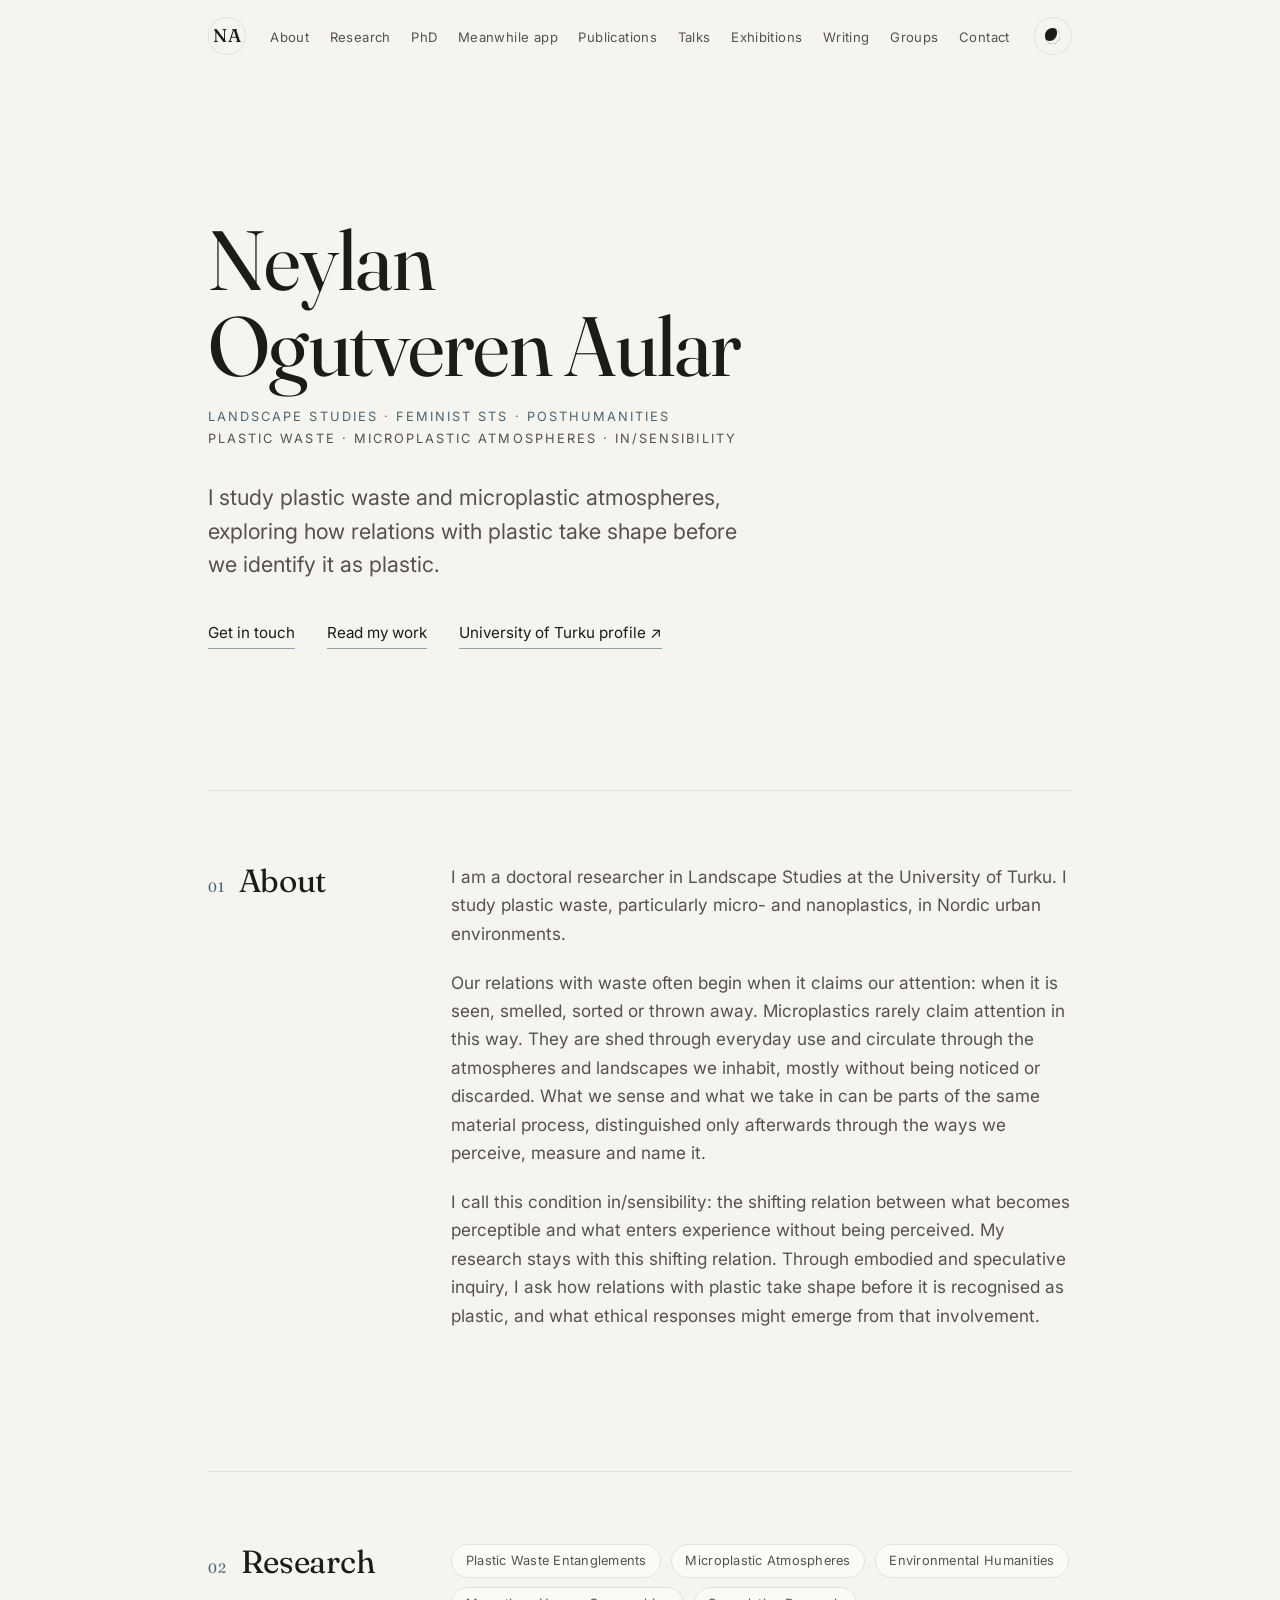
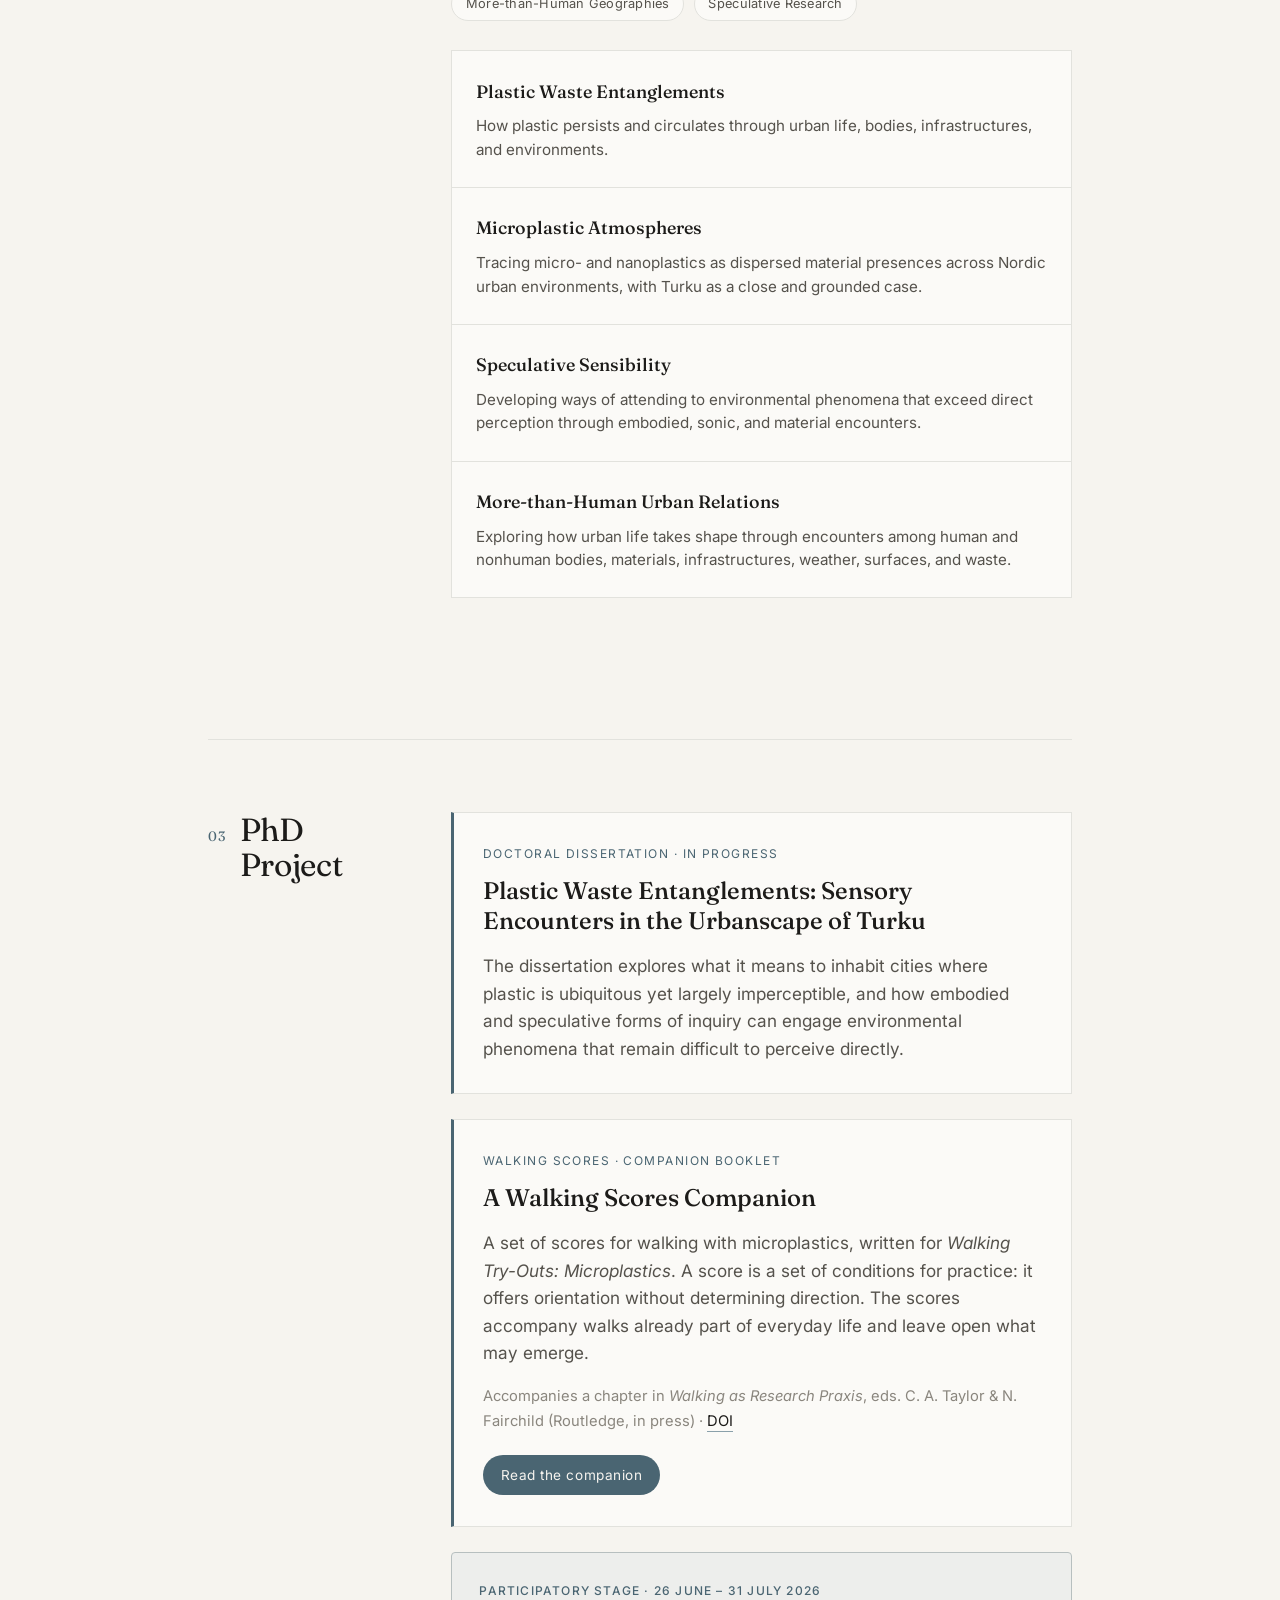
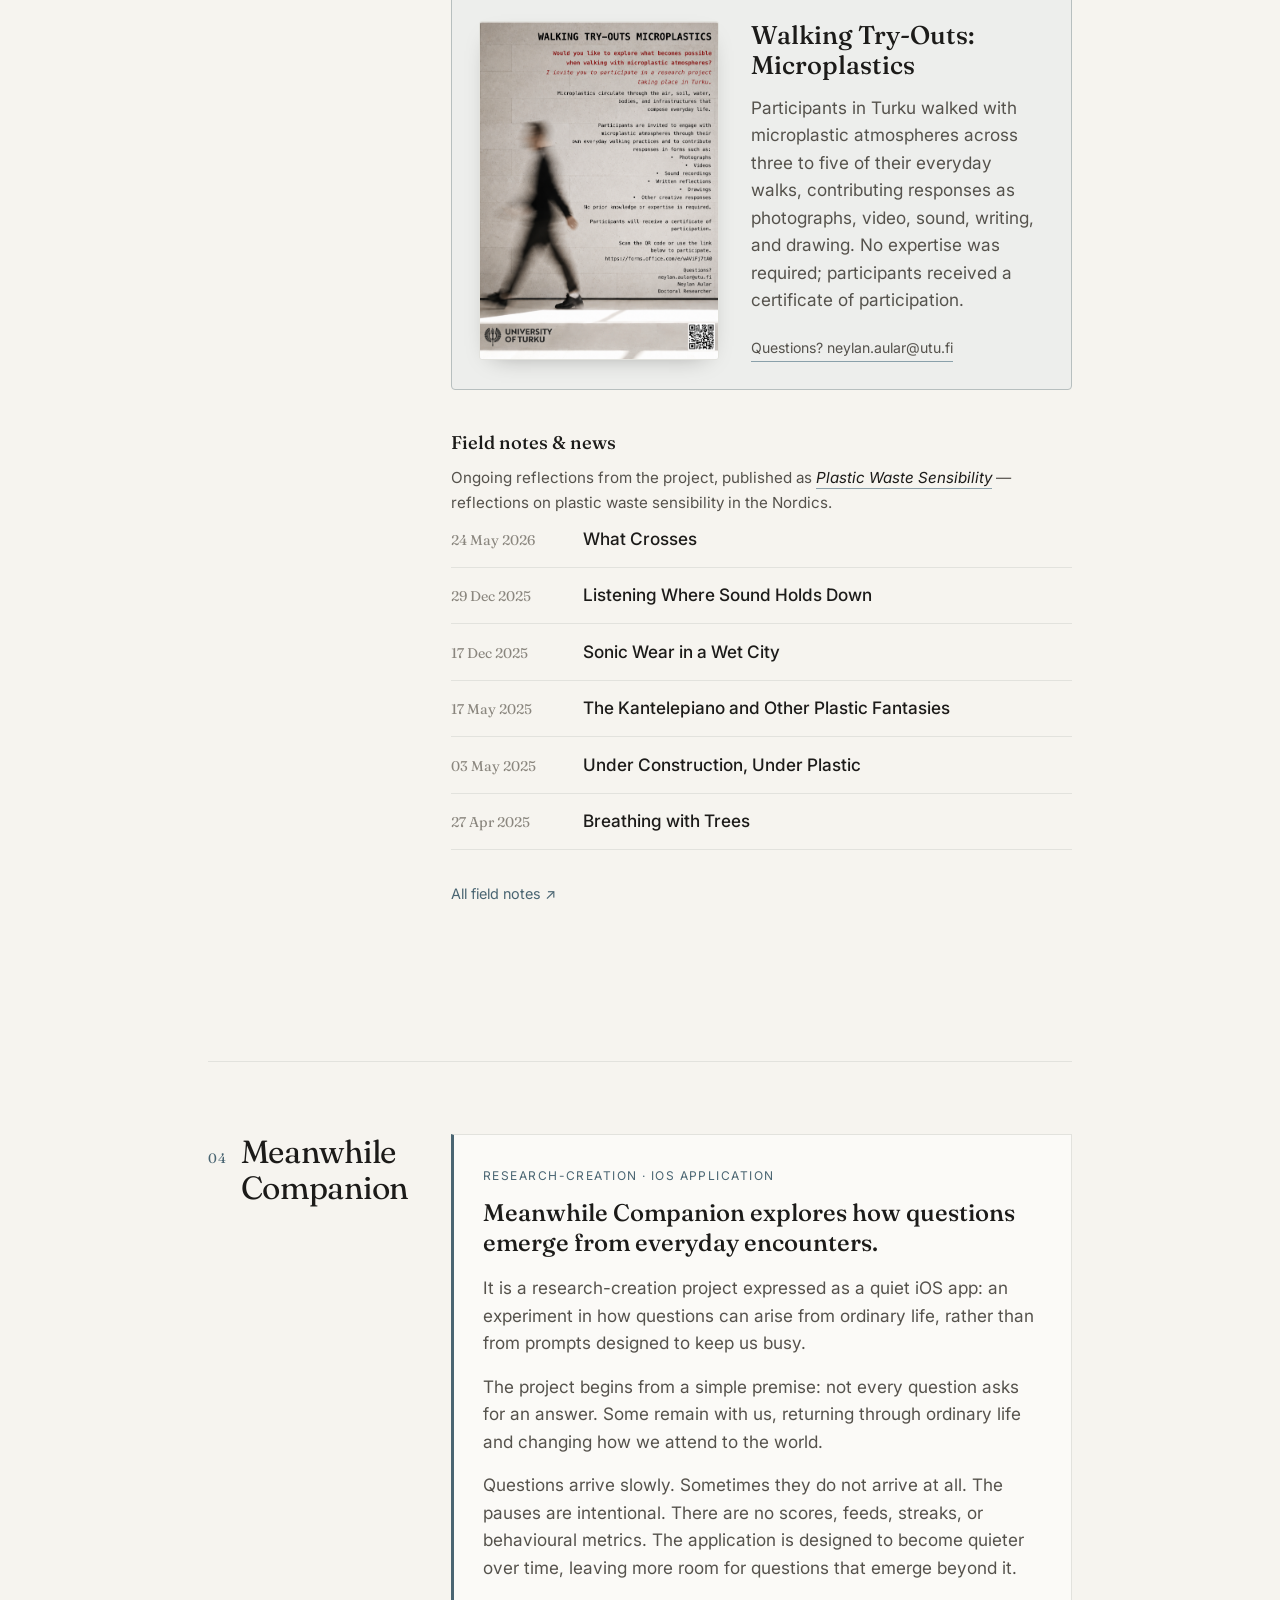
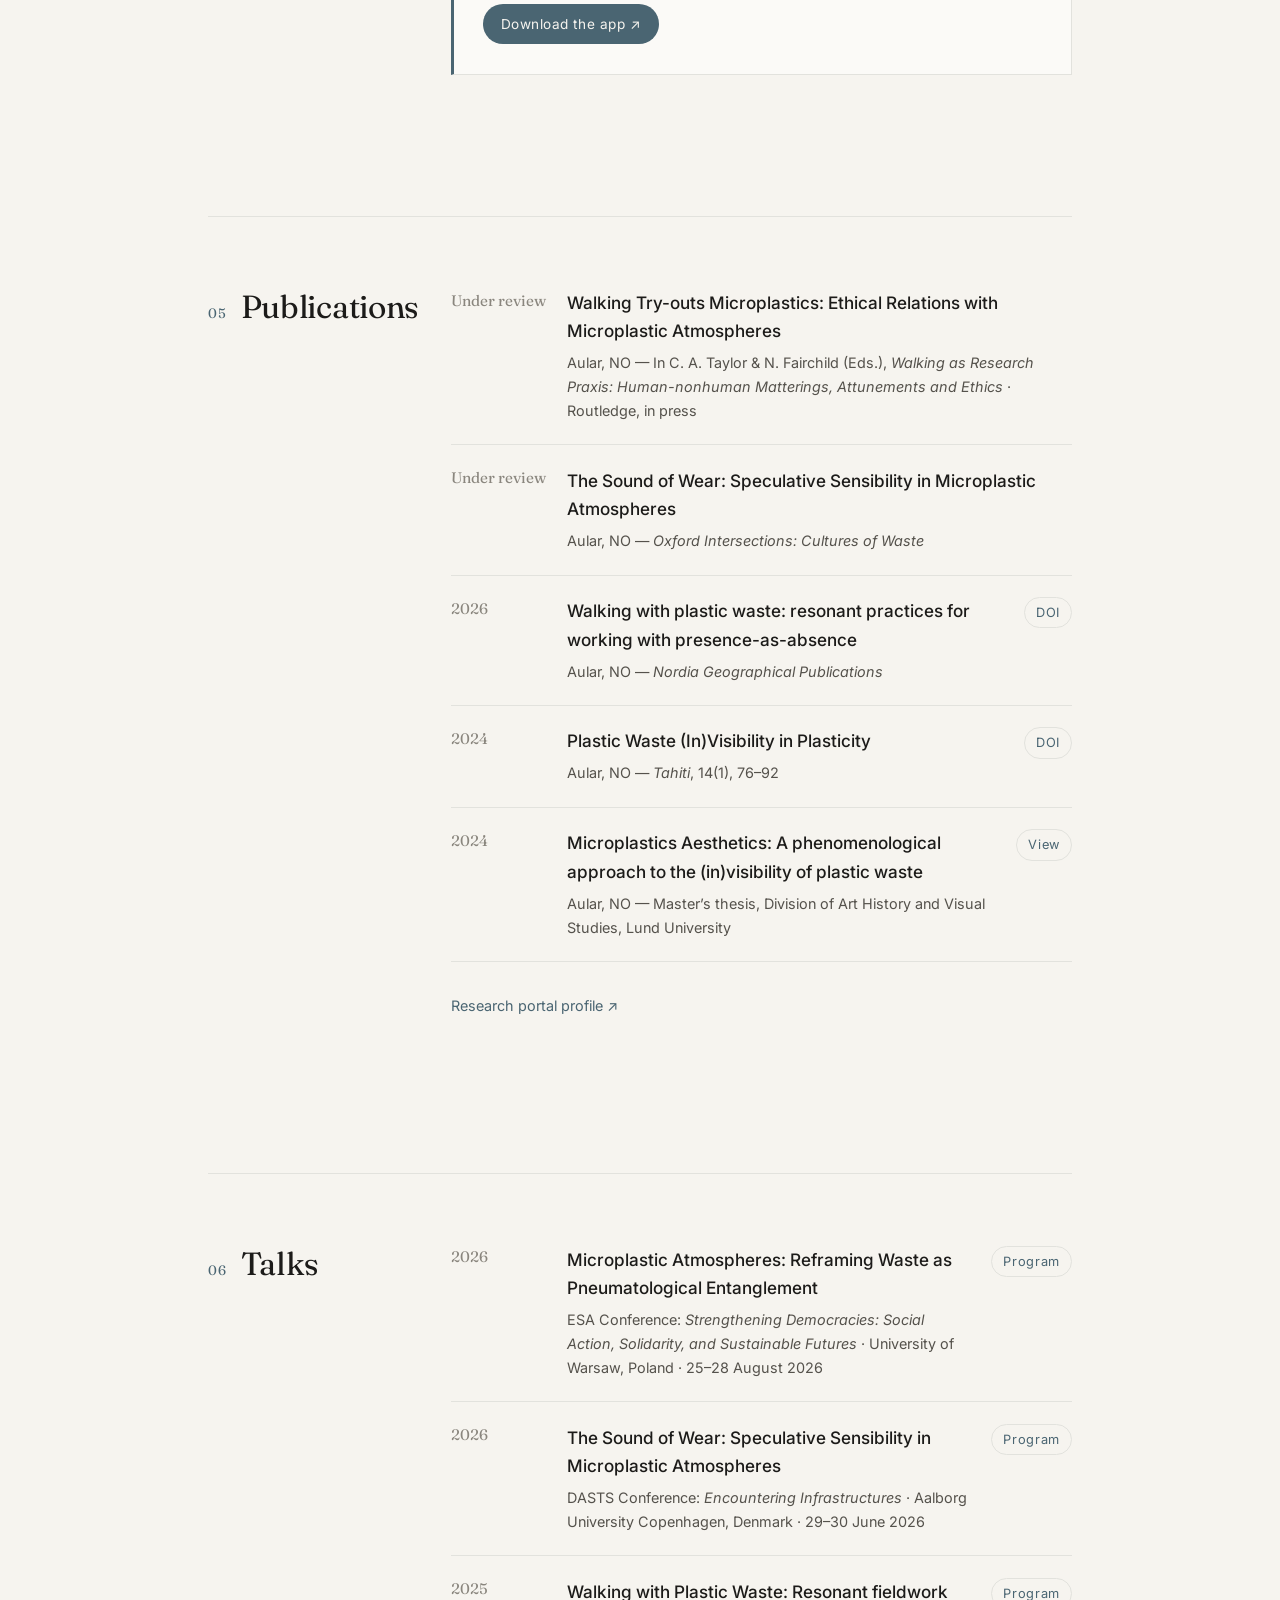
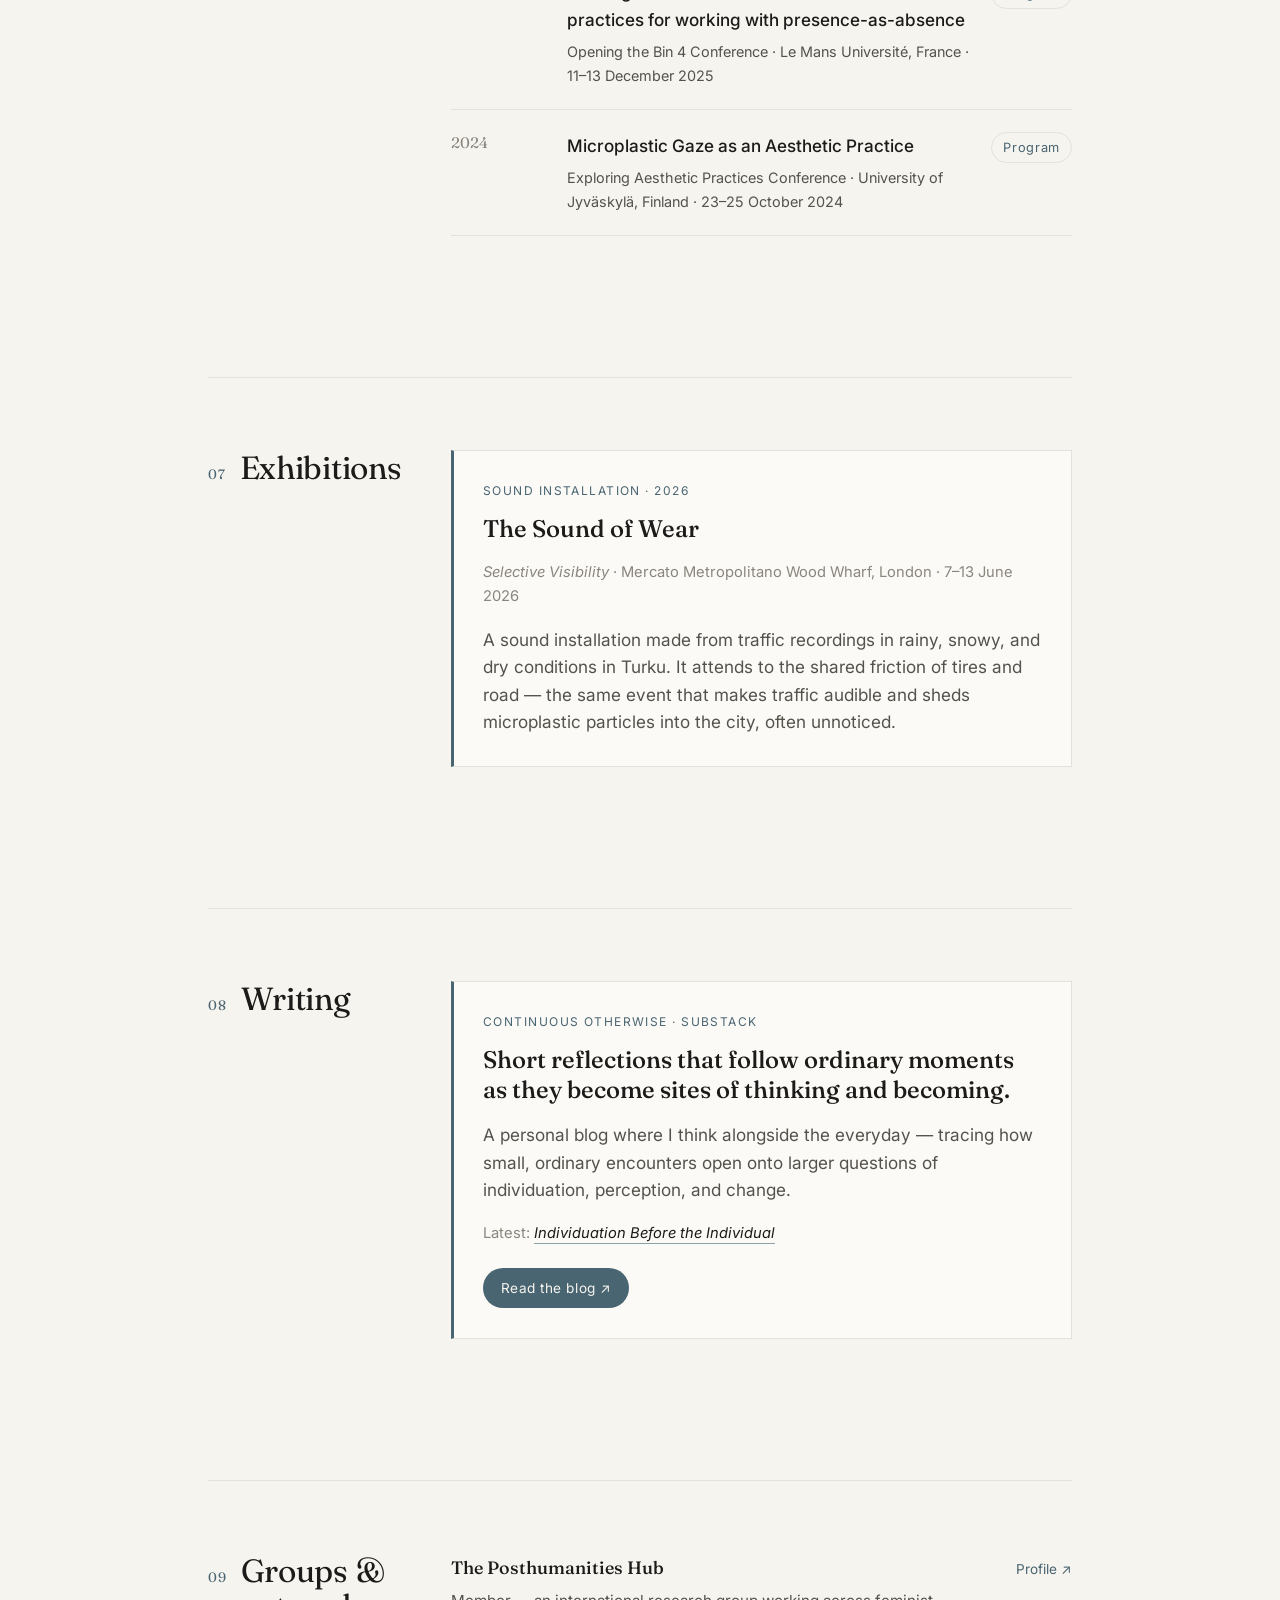
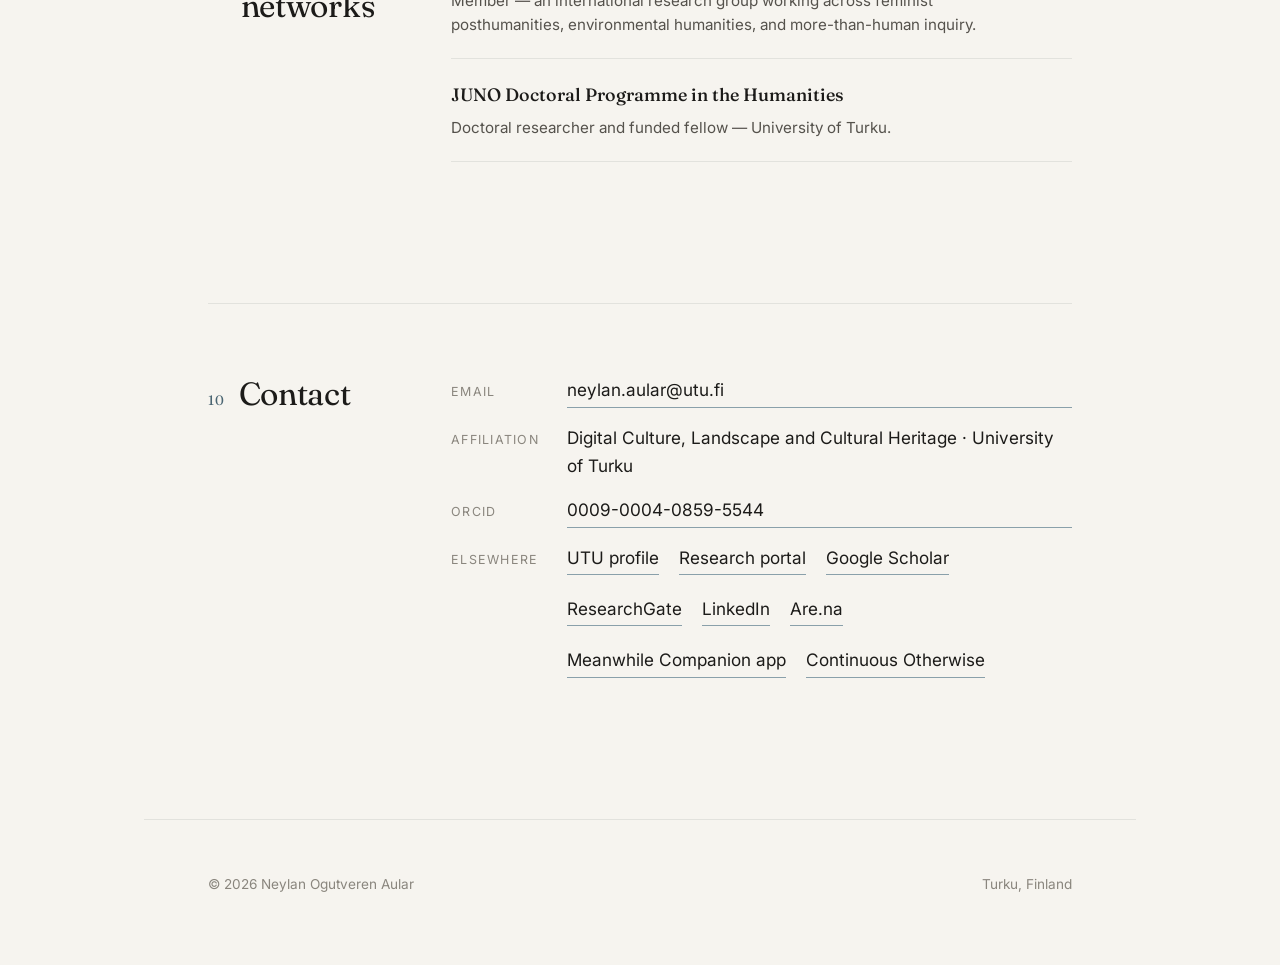
==== index.html @ 954a5ade "Add field and topic lines to hero; rewrite lede, About, and meta description Co-authored-by: Cursor " ====
<!DOCTYPE html>
<html lang="en">
<head>
  <meta charset="UTF-8" />
  <meta name="viewport" content="width=device-width, initial-scale=1.0" />
  <title>Neylan Ogutveren Aular — Landscape Studies</title>
  <link rel="icon" href="https://neylanaular.com/favicon-48.png" type="image/png" sizes="48x48" />
  <link rel="icon" href="https://neylanaular.com/favicon-192.png" type="image/png" sizes="192x192" />
  <link rel="shortcut icon" href="https://neylanaular.com/favicon.ico" />
  <link rel="icon" href="https://neylanaular.com/favicon.svg" type="image/svg+xml" />
  <link rel="apple-touch-icon" href="https://neylanaular.com/apple-touch-icon.png" />
  <meta name="description" content="Doctoral researcher in Landscape Studies at the University of Turku, exploring microplastics, waste and in/sensibility in Nordic urban environments." />
  <meta name="keywords" content="Plastic Waste Entanglements, Microplastic Atmospheres, Environmental Humanities, More-than-Human Geographies, Speculative Research, Landscape Studies" />
  <meta name="author" content="Neylan Ogutveren Aular" />
  <meta name="robots" content="index, follow" />
  <link rel="canonical" href="https://neylanaular.com/" />

  <!-- Open Graph / social sharing -->
  <meta property="og:type" content="website" />
  <meta property="og:site_name" content="Neylan Ogutveren Aular" />
  <meta property="og:title" content="Neylan Ogutveren Aular — Landscape Studies" />
  <meta property="og:description" content="Doctoral researcher in Landscape Studies at the University of Turku, exploring microplastics, waste and in/sensibility in Nordic urban environments." />
  <meta property="og:url" content="https://neylanaular.com/" />
  <meta property="og:locale" content="en_US" />
  <meta name="twitter:card" content="summary" />
  <meta name="twitter:title" content="Neylan Ogutveren Aular — Landscape Studies" />
  <meta name="twitter:description" content="Doctoral researcher in Landscape Studies at the University of Turku, exploring microplastics, waste and in/sensibility in Nordic urban environments." />

  <link rel="preconnect" href="https://fonts.googleapis.com" />
  <link rel="preconnect" href="https://fonts.gstatic.com" crossorigin />
  <link href="https://fonts.googleapis.com/css2?family=Fraunces:ital,opsz,wght@0,9..144,400;0,9..144,500;1,9..144,400&family=Inter:wght@300;400;500&display=swap" rel="stylesheet" />
  <link rel="stylesheet" href="styles.css" />

  <script type="application/ld+json">
  {
    "@context": "https://schema.org",
    "@type": "Person",
    "name": "Neylan Ogutveren Aular",
    "givenName": "Neylan",
    "familyName": "Ogutveren Aular",
    "url": "https://neylanaular.com/",
    "image": "https://neylanaular.com/favicon.svg",
    "jobTitle": "Doctoral Researcher",
    "email": "mailto:neylan.aular@utu.fi",
    "affiliation": {
      "@type": "CollegeOrUniversity",
      "name": "University of Turku"
    },
    "knowsAbout": [
      "Plastic Waste Entanglements",
      "Microplastic Atmospheres",
      "Environmental Humanities",
      "More-than-Human Geographies",
      "Speculative Research",
      "Landscape Studies"
    ],
    "sameAs": [
      "https://www.utu.fi/en/people/neylan-ogutveren-aular",
      "https://orcid.org/0009-0004-0859-5544",
      "https://scholar.google.com/citations?user=Venj9TEAAAAJ&hl=en",
      "https://www.researchgate.net/profile/Neylan-Ogutveren-Aular",
      "https://www.linkedin.com/in/neylanaular/",
      "https://www.are.na/neylan-aular/channels",
      "https://meanwhilecompanion.com",
      "https://continuousotherwise.substack.com/",
      "https://plasticwastesensibility.substack.com/"
    ]
  }
  </script>
</head>
<body>
  <a class="skip-link" href="#main">Skip to content</a>

  <header class="site-header">
    <nav class="nav" aria-label="Primary">
      <a class="nav__mark" href="#top" aria-label="Home">NA</a>
      <ul class="nav__list">
        <li><a href="#about">About</a></li>
        <li><a href="#research">Research</a></li>
        <li><a href="#project">PhD</a></li>
        <li><a href="#meanwhile">Meanwhile app</a></li>
        <li><a href="#publications">Publications</a></li>
        <li><a href="#talks">Talks</a></li>
        <li><a href="#exhibitions">Exhibitions</a></li>
        <li><a href="#writing">Writing</a></li>
        <li><a href="#groups">Groups</a></li>
        <li><a href="#contact">Contact</a></li>
      </ul>
      <button id="theme-toggle" class="theme-toggle" type="button" aria-label="Toggle colour theme">
        <span class="theme-toggle__dot" aria-hidden="true"></span>
      </button>
    </nav>
  </header>

  <main id="main">
    <section id="top" class="hero">
      <h1 class="hero__name">Neylan Ogutveren&nbsp;Aular</h1>
      <p class="hero__field">Landscape Studies · Feminist STS · Posthumanities</p>
      <p class="hero__topic">Plastic Waste · Microplastic Atmospheres · In/sensibility</p>
      <p class="hero__lede">
        I study plastic waste and microplastic atmospheres, exploring how
        relations with plastic take shape before we identify it as plastic.
      </p>
      <div class="hero__links">
        <a href="#contact">Get in touch</a>
        <a href="#publications">Read my work</a>
        <a href="https://www.utu.fi/en/people/neylan-ogutveren-aular" target="_blank" rel="noopener">University of Turku profile ↗</a>
      </div>
    </section>

    <section id="about" class="section">
      <div class="section__head">
        <span class="section__index">01</span>
        <h2 class="section__title">About</h2>
      </div>
      <div class="section__body prose">
        <p>
          I am a doctoral researcher in Landscape Studies at the University of
          Turku. I study plastic waste, particularly micro- and nanoplastics, in
          Nordic urban environments.
        </p>
        <p>
          Our relations with waste often begin when it claims our attention: when
          it is seen, smelled, sorted or thrown away. Microplastics rarely claim
          attention in this way. They are shed through everyday use and circulate
          through the atmospheres and landscapes we inhabit, mostly without being
          noticed or discarded. What we sense and what we take in can be parts of
          the same material process, distinguished only afterwards through the
          ways we perceive, measure and name it.
        </p>
        <p>
          I call this condition in/sensibility: the shifting relation between what
          becomes perceptible and what enters experience without being perceived.
          My research stays with this shifting relation. Through embodied and
          speculative inquiry, I ask how relations with plastic take shape before
          it is recognised as plastic, and what ethical responses might emerge
          from that involvement.
        </p>
      </div>
    </section>

    <section id="research" class="section">
      <div class="section__head">
        <span class="section__index">02</span>
        <h2 class="section__title">Research</h2>
      </div>
      <div class="section__body">
        <ul class="tags" aria-label="Research keywords">
          <li class="tag">Plastic Waste Entanglements</li>
          <li class="tag">Microplastic Atmospheres</li>
          <li class="tag">Environmental Humanities</li>
          <li class="tag">More-than-Human Geographies</li>
          <li class="tag">Speculative Research</li>
        </ul>
        <ul class="cards">
          <li class="card">
            <h3 class="card__title">Plastic Waste Entanglements</h3>
            <p class="card__text">
              How plastic persists and circulates through urban life, bodies,
              infrastructures, and environments.
            </p>
          </li>
          <li class="card">
            <h3 class="card__title">Microplastic Atmospheres</h3>
            <p class="card__text">
              Tracing micro- and nanoplastics as dispersed material presences
              across Nordic urban environments, with Turku as a close and
              grounded case.
            </p>
          </li>
          <li class="card">
            <h3 class="card__title">Speculative Sensibility</h3>
            <p class="card__text">
              Developing ways of attending to environmental phenomena that exceed
              direct perception through embodied, sonic, and material encounters.
            </p>
          </li>
          <li class="card">
            <h3 class="card__title">More-than-Human Urban Relations</h3>
            <p class="card__text">
              Exploring how urban life takes shape through encounters among human
              and nonhuman bodies, materials, infrastructures, weather, surfaces,
              and waste.
            </p>
          </li>
        </ul>
      </div>
    </section>

    <section id="project" class="section">
      <div class="section__head">
        <span class="section__index">03</span>
        <h2 class="section__title">PhD Project</h2>
      </div>
      <div class="section__body">
        <article class="feature">
          <p class="feature__kicker">Doctoral dissertation · in progress</p>
          <h3 class="feature__title">Plastic Waste Entanglements: Sensory Encounters in the Urbanscape of Turku</h3>
          <p class="feature__text">
            The dissertation explores what it means to inhabit cities where
            plastic is ubiquitous yet largely imperceptible, and how embodied and
            speculative forms of inquiry can engage environmental phenomena that
            remain difficult to perceive directly.
          </p>
        </article>

        <article class="feature">
          <p class="feature__kicker">Walking scores · companion booklet</p>
          <h3 class="feature__title">A Walking Scores Companion</h3>
          <p class="feature__text">
            A set of scores for walking with microplastics, written for
            <em>Walking Try-Outs: Microplastics</em>. A score is a set of
            conditions for practice: it offers orientation without determining
            direction. The scores accompany walks already part of everyday life
            and leave open what may emerge.
          </p>
          <p class="feature__meta">
            Accompanies a chapter in <em>Walking as Research Praxis</em>, eds. C. A. Taylor &amp; N. Fairchild (Routledge, in press) ·
            <a href="https://doi.org/10.5281/zenodo.23160829" target="_blank" rel="noopener">DOI</a>
          </p>
          <p class="feature__actions">
            <a class="btn" href="/walking-scores/">Read the companion</a>
          </p>
        </article>

        <aside class="callout" aria-label="Participatory stage of the project">
          <p class="callout__kicker">Participatory stage · 26 June – 31 July 2026</p>
          <div class="callout__grid">
            <div class="callout__poster">
              <img src="assets/walking-tryouts-poster.png" alt="Poster: Walking Try-Outs Microplastics — an invitation to participate in a research project in Turku, contributing photographs, videos, sound recordings, written reflections, and drawings. No expertise required; certificate of participation. University of Turku." loading="lazy" />
            </div>
            <div class="callout__aside">
              <h3 class="callout__title">Walking Try-Outs: Microplastics</h3>
              <p class="callout__text">
                Participants in Turku walked with microplastic atmospheres across
                three to five of their everyday walks, contributing responses as
                photographs, video, sound, writing, and drawing. No expertise was
                required; participants received a certificate of participation.
              </p>
              <p class="callout__actions">
                <a class="callout__q" href="mailto:neylan.aular@utu.fi">Questions? neylan.aular@utu.fi</a>
              </p>
            </div>
          </div>
        </aside>

        <div class="notes-head">
          <h3 class="notes-head__title">Field notes &amp; news</h3>
          <p class="notes-head__sub">
            Ongoing reflections from the project, published as
            <a href="https://plasticwastesensibility.substack.com/" target="_blank" rel="noopener"><em>Plastic Waste Sensibility</em></a>
            — reflections on plastic waste sensibility in the Nordics.
          </p>
        </div>

        <ul class="notes">
          <li class="note">
            <span class="note__date">24 May 2026</span>
            <a class="note__title" href="https://plasticwastesensibility.substack.com/p/what-crosses" target="_blank" rel="noopener">What Crosses</a>
          </li>
          <li class="note">
            <span class="note__date">29 Dec 2025</span>
            <a class="note__title" href="https://plasticwastesensibility.substack.com/p/listening-where-sound-holds-down" target="_blank" rel="noopener">Listening Where Sound Holds Down</a>
          </li>
          <li class="note">
            <span class="note__date">17 Dec 2025</span>
            <a class="note__title" href="https://plasticwastesensibility.substack.com/p/sonic-wear-in-a-wet-city" target="_blank" rel="noopener">Sonic Wear in a Wet City</a>
          </li>
          <li class="note">
            <span class="note__date">17 May 2025</span>
            <a class="note__title" href="https://plasticwastesensibility.substack.com/p/the-kantelepiano-and-other-plastic" target="_blank" rel="noopener">The Kantelepiano and Other Plastic Fantasies</a>
          </li>
          <li class="note">
            <span class="note__date">03 May 2025</span>
            <a class="note__title" href="https://plasticwastesensibility.substack.com/p/under-construction-under-plastic" target="_blank" rel="noopener">Under Construction, Under Plastic</a>
          </li>
          <li class="note">
            <span class="note__date">27 Apr 2025</span>
            <a class="note__title" href="https://plasticwastesensibility.substack.com/p/breathing-with-trees" target="_blank" rel="noopener">Breathing with Trees</a>
          </li>
        </ul>
        <p class="section__more"><a href="https://plasticwastesensibility.substack.com/archive" target="_blank" rel="noopener">All field notes ↗</a></p>
      </div>
    </section>

    <section id="meanwhile" class="section">
      <div class="section__head">
        <span class="section__index">04</span>
        <h2 class="section__title">Meanwhile Companion</h2>
      </div>
      <div class="section__body">
        <article class="feature">
          <p class="feature__kicker">Research-creation · iOS application</p>
          <h3 class="feature__title">Meanwhile Companion explores how questions emerge from everyday encounters.</h3>
          <p class="feature__text">
            It is a research-creation project expressed as a quiet iOS app: an
            experiment in how questions can arise from ordinary life, rather than
            from prompts designed to keep us busy.
          </p>
          <p class="feature__text">
            The project begins from a simple premise: not every question asks for
            an answer. Some remain with us, returning through ordinary life and
            changing how we attend to the world.
          </p>
          <p class="feature__text">
            Questions arrive slowly. Sometimes they do not arrive at all. The
            pauses are intentional. There are no scores, feeds, streaks, or
            behavioural metrics. The application is designed to become quieter
            over time, leaving more room for questions that emerge beyond it.
          </p>
          <p class="feature__actions">
            <a class="btn" href="https://meanwhilecompanion.com" target="_blank" rel="noopener">Download the app ↗</a>
          </p>
        </article>
      </div>
    </section>

    <section id="publications" class="section">
      <div class="section__head">
        <span class="section__index">05</span>
        <h2 class="section__title">Publications</h2>
      </div>
      <div class="section__body">
        <ol class="pub-list">
          <li class="pub">
            <div class="pub__year">Under review</div>
            <div class="pub__meta">
              <p class="pub__title">Walking Try-outs Microplastics: Ethical Relations with Microplastic Atmospheres</p>
              <p class="pub__venue">Aular, NO — In C. A. Taylor &amp; N. Fairchild (Eds.), <em>Walking as Research Praxis: Human-nonhuman Matterings, Attunements and Ethics</em> · Routledge, in press</p>
            </div>
          </li>
          <li class="pub">
            <div class="pub__year">Under review</div>
            <div class="pub__meta">
              <p class="pub__title">The Sound of Wear: Speculative Sensibility in Microplastic Atmospheres</p>
              <p class="pub__venue">Aular, NO — <em>Oxford Intersections: Cultures of Waste</em></p>
            </div>
          </li>
          <li class="pub">
            <div class="pub__year">2026</div>
            <div class="pub__meta">
              <p class="pub__title">Walking with plastic waste: resonant practices for working with presence-as-absence</p>
              <p class="pub__venue">Aular, NO — <em>Nordia Geographical Publications</em></p>
            </div>
            <a class="pub__link" href="https://doi.org/10.30671/nordia.175969" target="_blank" rel="noopener" aria-label="DOI for Walking with plastic waste">DOI</a>
          </li>
          <li class="pub">
            <div class="pub__year">2024</div>
            <div class="pub__meta">
              <p class="pub__title">Plastic Waste (In)Visibility in Plasticity</p>
              <p class="pub__venue">Aular, NO — <em>Tahiti</em>, 14(1), 76–92</p>
            </div>
            <a class="pub__link" href="https://doi.org/10.23995/tht.142704" target="_blank" rel="noopener" aria-label="DOI for Plastic Waste (In)Visibility in Plasticity">DOI</a>
          </li>
          <li class="pub">
            <div class="pub__year">2024</div>
            <div class="pub__meta">
              <p class="pub__title">Microplastics Aesthetics: A phenomenological approach to the (in)visibility of plastic waste</p>
              <p class="pub__venue">Aular, NO — Master&rsquo;s thesis, Division of Art History and Visual Studies, Lund University</p>
            </div>
            <a class="pub__link" href="https://lup.lub.lu.se/student-papers/search/publication/9174784" target="_blank" rel="noopener" aria-label="View Microplastics Aesthetics master's thesis">View</a>
          </li>
        </ol>
        <p class="section__more"><a href="https://research.utu.fi/converis/portal/?lang=en_GB" target="_blank" rel="noopener">Research portal profile ↗</a></p>
      </div>
    </section>

    <section id="talks" class="section">
      <div class="section__head">
        <span class="section__index">06</span>
        <h2 class="section__title">Talks</h2>
      </div>
      <div class="section__body">
        <ol class="pub-list">
          <li class="pub">
            <div class="pub__year">2026</div>
            <div class="pub__meta">
              <p class="pub__title">Microplastic Atmospheres: Reframing Waste as Pneumatological Entanglement</p>
              <p class="pub__venue">ESA Conference: <em>Strengthening Democracies: Social Action, Solidarity, and Sustainable Futures</em> · University of Warsaw, Poland · 25–28 August 2026</p>
            </div>
            <a class="pub__link" href="https://www.europeansociology.org/conference/2026" target="_blank" rel="noopener" aria-label="ESA 2026 conference">Program</a>
          </li>
          <li class="pub">
            <div class="pub__year">2026</div>
            <div class="pub__meta">
              <p class="pub__title">The Sound of Wear: Speculative Sensibility in Microplastic Atmospheres</p>
              <p class="pub__venue">DASTS Conference: <em>Encountering Infrastructures</em> · Aalborg University Copenhagen, Denmark · 29–30 June 2026</p>
            </div>
            <a class="pub__link" href="https://www.aaudxp-cms.aau.dk/media/uwwdgkjg/brief-dasts-program_2026.pdf" target="_blank" rel="noopener" aria-label="DASTS 2026 conference programme">Program</a>
          </li>
          <li class="pub">
            <div class="pub__year">2025</div>
            <div class="pub__meta">
              <p class="pub__title">Walking with Plastic Waste: Resonant fieldwork practices for working with presence-as-absence</p>
              <p class="pub__venue">Opening the Bin 4 Conference · Le Mans Université, France · 11–13 December 2025</p>
            </div>
            <a class="pub__link" href="https://otb4.sciencesconf.org/data/pages/Forward_Program_OTB4.V1._36.pdf" target="_blank" rel="noopener" aria-label="Opening the Bin 4 conference programme">Program</a>
          </li>
          <li class="pub">
            <div class="pub__year">2024</div>
            <div class="pub__meta">
              <p class="pub__title">Microplastic Gaze as an Aesthetic Practice</p>
              <p class="pub__venue">Exploring Aesthetic Practices Conference · University of Jyväskylä, Finland · 23–25 October 2024</p>
            </div>
            <a class="pub__link" href="https://www.jyu.fi/sites/default/files/2024-10/EAP%20programme%20and%20abstracts_10.pdf" target="_blank" rel="noopener" aria-label="Exploring Aesthetic Practices 2024 programme">Program</a>
          </li>
        </ol>
      </div>
    </section>

    <section id="exhibitions" class="section">
      <div class="section__head">
        <span class="section__index">07</span>
        <h2 class="section__title">Exhibitions</h2>
      </div>
      <div class="section__body">
        <article class="feature">
          <p class="feature__kicker">Sound installation · 2026</p>
          <h3 class="feature__title">The Sound of Wear</h3>
          <p class="feature__meta">
            <em>Selective Visibility</em> · Mercato Metropolitano Wood Wharf, London · 7–13 June 2026
          </p>
          <p class="feature__text">
            A sound installation made from traffic recordings in rainy, snowy,
            and dry conditions in Turku. It attends to the shared friction of
            tires and road — the same event that makes traffic audible and sheds
            microplastic particles into the city, often unnoticed.
          </p>
        </article>
      </div>
    </section>

    <section id="writing" class="section">
      <div class="section__head">
        <span class="section__index">08</span>
        <h2 class="section__title">Writing</h2>
      </div>
      <div class="section__body">
        <article class="feature">
          <p class="feature__kicker">Continuous Otherwise · Substack</p>
          <h3 class="feature__title">Short reflections that follow ordinary moments as they become sites of thinking and becoming.</h3>
          <p class="feature__text">
            A personal blog where I think alongside the everyday — tracing how
            small, ordinary encounters open onto larger questions of individuation,
            perception, and change.
          </p>
          <p class="feature__meta">
            Latest: <a href="https://continuousotherwise.substack.com/" target="_blank" rel="noopener"><em>Individuation Before the Individual</em></a>
          </p>
          <p class="feature__actions">
            <a class="btn" href="https://continuousotherwise.substack.com/" target="_blank" rel="noopener">Read the blog ↗</a>
          </p>
        </article>
      </div>
    </section>

    <section id="groups" class="section">
      <div class="section__head">
        <span class="section__index">09</span>
        <h2 class="section__title">Groups &amp; networks</h2>
      </div>
      <div class="section__body">
        <ul class="affil">
          <li class="affil__item">
            <div class="affil__meta">
              <h3 class="affil__name">The Posthumanities Hub</h3>
              <p class="affil__role">
                Member — an international research group working across feminist
                posthumanities, environmental humanities, and more-than-human inquiry.
              </p>
            </div>
            <a class="affil__link" href="https://posthumanitieshub.net/meet-the-group/neylan-ogutveren-aular/" target="_blank" rel="noopener">Profile ↗</a>
          </li>
          <li class="affil__item">
            <div class="affil__meta">
              <h3 class="affil__name">JUNO Doctoral Programme in the Humanities</h3>
              <p class="affil__role">
                Doctoral researcher and funded fellow — University of Turku.
              </p>
            </div>
          </li>
        </ul>
      </div>
    </section>

    <section id="contact" class="section">
      <div class="section__head">
        <span class="section__index">10</span>
        <h2 class="section__title">Contact</h2>
      </div>
      <div class="section__body">
        <div class="contact">
          <p class="contact__line">
            <span class="contact__label">Email</span>
            <a href="mailto:neylan.aular@utu.fi">neylan.aular@utu.fi</a>
          </p>
          <p class="contact__line">
            <span class="contact__label">Affiliation</span>
            <span>Digital Culture, Landscape and Cultural Heritage · University of Turku</span>
          </p>
          <p class="contact__line">
            <span class="contact__label">ORCID</span>
            <a href="https://orcid.org/0009-0004-0859-5544" target="_blank" rel="noopener">0009-0004-0859-5544</a>
          </p>
          <p class="contact__line">
            <span class="contact__label">Elsewhere</span>
            <span class="contact__set">
              <a href="https://www.utu.fi/en/people/neylan-ogutveren-aular" target="_blank" rel="noopener">UTU profile</a>
              <a href="https://research.utu.fi/converis/portal/detail/Publication/491647117" target="_blank" rel="noopener">Research portal</a>
              <a href="https://scholar.google.com/citations?user=Venj9TEAAAAJ&hl=en" target="_blank" rel="noopener">Google Scholar</a>
              <a href="https://www.researchgate.net/profile/Neylan-Ogutveren-Aular" target="_blank" rel="noopener">ResearchGate</a>
              <a href="https://www.linkedin.com/in/neylanaular/" target="_blank" rel="noopener">LinkedIn</a>
              <a href="https://www.are.na/neylan-aular/channels" target="_blank" rel="noopener">Are.na</a>
              <a href="https://meanwhilecompanion.com" target="_blank" rel="noopener">Meanwhile Companion app</a>
              <a href="https://continuousotherwise.substack.com/" target="_blank" rel="noopener">Continuous Otherwise</a>
            </span>
          </p>
        </div>
      </div>
    </section>
  </main>

  <footer class="site-footer">
    <p>© <span id="year"></span> Neylan Ogutveren Aular</p>
    <p>Turku, Finland</p>
  </footer>

  <script src="main.js"></script>
</body>
</html>
---- styles.css ----
/* ---------------------------------------------------------------------------
   Scandinavian minimalist academic homepage
   Palette: warm paper, soft ink, a single muted accent. Generous whitespace,
   restrained type, functional simplicity.
--------------------------------------------------------------------------- */

:root {
  --paper: #f6f4ef;
  --paper-raised: #fbfaf7;
  --ink: #1c1b19;
  --ink-soft: #55524c;
  --ink-faint: #8a867e;
  --line: #e2e2dd;
  --accent: #4a6572; /* muted Nordic slate-blue */
  --accent-soft: #8aa0aa;

  --max: 62rem;
  --gutter: clamp(1.25rem, 5vw, 4rem);
  --section-gap: clamp(4.5rem, 11vw, 9rem);

  --serif: "Fraunces", Georgia, "Times New Roman", serif;
  --sans: "Inter", system-ui, -apple-system, "Segoe UI", sans-serif;
}

[data-theme="dark"] {
  --paper: #16150f;
  --paper-raised: #1d1c15;
  --ink: #ece8df;
  --ink-soft: #b6b1a5;
  --ink-faint: #837f74;
  --line: #262a2c;
  --accent: #8fb0bd;
  --accent-soft: #6f8b97;
}

* { box-sizing: border-box; }

html {
  scroll-behavior: smooth;
  scroll-padding-top: 5rem;
}

body {
  margin: 0;
  background: var(--paper);
  color: var(--ink);
  font-family: var(--sans);
  font-weight: 400;
  line-height: 1.65;
  font-size: clamp(1rem, 0.96rem + 0.2vw, 1.075rem);
  -webkit-font-smoothing: antialiased;
  text-rendering: optimizeLegibility;
  transition: background 0.4s ease, color 0.4s ease;
}

::selection {
  background: var(--accent);
  color: var(--paper);
}

a {
  color: inherit;
  text-decoration: none;
}

.skip-link {
  position: absolute;
  left: -999px;
  top: 0;
  background: var(--ink);
  color: var(--paper);
  padding: 0.6rem 1rem;
  z-index: 100;
}
.skip-link:focus { left: 1rem; top: 1rem; }

/* ------------------------------------------------------------------ Header */

.site-header {
  position: sticky;
  top: 0;
  z-index: 20;
  background: color-mix(in srgb, var(--paper) 82%, transparent);
  backdrop-filter: blur(10px);
  border-bottom: 1px solid transparent;
  transition: border-color 0.3s ease, background 0.4s ease;
}
.site-header.is-scrolled { border-bottom-color: var(--line); }

.nav {
  max-width: var(--max);
  margin: 0 auto;
  padding: 1.05rem var(--gutter);
  display: flex;
  align-items: center;
  gap: 1.5rem;
}

.nav__mark {
  font-family: var(--serif);
  font-weight: 500;
  font-size: 1.15rem;
  letter-spacing: 0.02em;
  border: 1px solid var(--line);
  border-radius: 50%;
  width: 2.4rem;
  height: 2.4rem;
  display: grid;
  place-items: center;
  transition: border-color 0.3s ease, color 0.3s ease;
}
.nav__mark:hover { border-color: var(--accent); color: var(--accent); }

.nav__list {
  list-style: none;
  display: flex;
  flex-wrap: nowrap;
  align-items: center;
  gap: clamp(0.7rem, 1.6vw, 1.5rem);
  margin: 0 auto 0 auto;
  padding: 0;
  white-space: nowrap;
}
.nav__list a {
  font-size: 0.82rem;
  letter-spacing: 0.03em;
  color: var(--ink-soft);
  position: relative;
  padding-bottom: 2px;
  transition: color 0.25s ease;
  white-space: nowrap;
}
.nav__list a::after {
  content: "";
  position: absolute;
  left: 0;
  bottom: 0;
  width: 0;
  height: 1px;
  background: var(--accent);
  transition: width 0.28s ease;
}
.nav__list a:hover { color: var(--ink); }
.nav__list a:hover::after { width: 100%; }

.theme-toggle {
  margin-left: auto;
  background: transparent;
  border: 1px solid var(--line);
  border-radius: 50%;
  width: 2.4rem;
  height: 2.4rem;
  display: grid;
  place-items: center;
  cursor: pointer;
  transition: border-color 0.3s ease;
}
.theme-toggle:hover { border-color: var(--accent); }
.theme-toggle__dot {
  width: 0.95rem;
  height: 0.95rem;
  border-radius: 50%;
  background: var(--ink);
  box-shadow: inset -3px -3px 0 0 var(--paper);
  transition: background 0.3s ease, box-shadow 0.3s ease;
}
[data-theme="dark"] .theme-toggle__dot {
  box-shadow: none;
  background: var(--accent);
}

/* -------------------------------------------------------------------- Main */

main {
  max-width: var(--max);
  margin: 0 auto;
  padding: 0 var(--gutter);
}

/* Hero */
.hero {
  padding: clamp(4rem, 12vw, 9rem) 0 var(--section-gap);
  max-width: 40rem;
}
.hero__name {
  font-family: var(--serif);
  font-weight: 400;
  font-size: clamp(2.9rem, 8vw, 5.25rem);
  line-height: 1.02;
  letter-spacing: -0.02em;
  margin: 0 0 1.1rem;
}
.hero__field,
.hero__topic {
  font-size: 0.8rem;
  letter-spacing: 0.16em;
  text-transform: uppercase;
  line-height: 1.75;
  margin: 0;
}
.hero__field { color: var(--accent); }
.hero__topic { color: var(--ink-soft); margin-bottom: 1.9rem; }
.hero__lede {
  font-size: clamp(1.1rem, 1rem + 0.5vw, 1.35rem);
  color: var(--ink-soft);
  line-height: 1.55;
  margin: 0 0 2.4rem;
  max-width: 34rem;
}
.hero__links {
  display: flex;
  flex-wrap: wrap;
  gap: 1.4rem 2rem;
  font-size: 0.95rem;
}
.hero__links a {
  color: var(--ink);
  border-bottom: 1px solid var(--accent-soft);
  padding-bottom: 3px;
  transition: color 0.25s ease, border-color 0.25s ease;
}
.hero__links a:hover { color: var(--accent); border-color: var(--accent); }

/* Sections */
.section {
  padding-bottom: var(--section-gap);
  display: grid;
  grid-template-columns: 12rem 1fr;
  gap: clamp(1.5rem, 4vw, 3.5rem);
  border-top: 1px solid var(--line);
  padding-top: clamp(2.5rem, 6vw, 4.5rem);
}

.section__head {
  display: flex;
  align-items: baseline;
  gap: 0.9rem;
}
.section__index {
  font-family: var(--serif);
  font-size: 0.85rem;
  color: var(--accent);
  letter-spacing: 0.05em;
}
.section__title {
  font-family: var(--serif);
  font-weight: 400;
  font-size: clamp(1.5rem, 1.2rem + 1vw, 2rem);
  letter-spacing: -0.01em;
  margin: 0;
  line-height: 1.1;
}

.section__body { max-width: 42rem; }

.prose p { margin: 0 0 1.3rem; color: var(--ink-soft); }
.prose p:last-child { margin-bottom: 0; }

.section__more { margin-top: 2rem; font-size: 0.9rem; }
.section__more a { color: var(--accent); }
.section__more a:hover { color: var(--ink); }

.section__note {
  margin-top: 1.8rem;
  color: var(--ink-soft);
  font-size: 0.95rem;
}

/* Research keywords */
.tags {
  list-style: none;
  display: flex;
  flex-wrap: wrap;
  gap: 0.55rem 0.6rem;
  margin: 0 0 1.8rem;
  padding: 0;
}
.tag {
  font-size: 0.8rem;
  letter-spacing: 0.02em;
  color: var(--ink-soft);
  background: var(--paper-raised);
  border: 1px solid var(--line);
  border-radius: 999px;
  padding: 0.35rem 0.85rem;
  transition: color 0.25s ease, border-color 0.25s ease;
}
.tag:hover { color: var(--accent); border-color: var(--accent-soft); }

/* Research cards */
.cards {
  list-style: none;
  margin: 0;
  padding: 0;
  display: grid;
  gap: 1px;
  background: var(--line);
  border: 1px solid var(--line);
}
.card {
  background: var(--paper-raised);
  padding: 1.6rem 1.5rem;
  transition: background 0.3s ease;
}
.card:hover { background: var(--paper); }
.card__title {
  font-family: var(--serif);
  font-weight: 500;
  font-size: 1.12rem;
  margin: 0 0 0.5rem;
}
.card__text {
  margin: 0;
  color: var(--ink-soft);
  font-size: 0.95rem;
  line-height: 1.55;
}

/* Open call callout */
.callout {
  background: color-mix(in srgb, var(--accent) 8%, var(--paper-raised));
  border: 1px solid color-mix(in srgb, var(--accent) 28%, var(--line));
  border-radius: 4px;
  padding: 1.7rem 1.7rem;
  margin: 0 0 1.6rem;
}
.callout__kicker {
  margin: 0 0 0.7rem;
  font-size: 0.75rem;
  letter-spacing: 0.1em;
  text-transform: uppercase;
  color: var(--accent);
  font-weight: 500;
}
.callout__title {
  font-family: var(--serif);
  font-weight: 500;
  font-size: clamp(1.3rem, 1.1rem + 0.9vw, 1.6rem);
  margin: 0 0 0.8rem;
  line-height: 1.2;
}
.callout__text { margin: 0; color: var(--ink-soft); line-height: 1.6; }
.callout__grid {
  display: grid;
  grid-template-columns: minmax(0, 15rem) 1fr;
  gap: clamp(1.25rem, 3vw, 2rem);
  align-items: center;
  margin-top: 1.2rem;
}
.feature + .callout { margin-top: 1.6rem; }
.callout__poster {
  display: block;
  line-height: 0;
}
.callout__poster img {
  width: 100%;
  height: auto;
  border: 1px solid var(--line);
  border-radius: 3px;
  box-shadow: 0 8px 24px -14px rgba(0, 0, 0, 0.4);
  transition: transform 0.25s ease, box-shadow 0.25s ease;
}
.callout__poster:hover img {
  transform: translateY(-2px);
  box-shadow: 0 14px 30px -14px rgba(0, 0, 0, 0.45);
}
.callout__aside { min-width: 0; }
.callout__actions {
  margin: 1.4rem 0 0;
  display: flex;
  flex-wrap: wrap;
  align-items: center;
  gap: 1rem 1.4rem;
}
.callout__q {
  font-size: 0.88rem;
  color: var(--ink-soft);
  border-bottom: 1px solid var(--accent-soft);
  padding-bottom: 1px;
  transition: color 0.25s ease, border-color 0.25s ease;
}
.callout__q:hover { color: var(--accent); border-color: var(--accent); }

/* Dissertation feature */
.feature {
  border: 1px solid var(--line);
  border-left: 3px solid var(--accent);
  background: var(--paper-raised);
  padding: 1.9rem 1.8rem;
}
.feature + .feature { margin-top: 1.6rem; }
.feature__kicker {
  margin: 0 0 0.8rem;
  font-size: 0.75rem;
  letter-spacing: 0.12em;
  text-transform: uppercase;
  color: var(--accent);
}
.feature__title {
  font-family: var(--serif);
  font-weight: 500;
  font-size: clamp(1.2rem, 1rem + 0.9vw, 1.5rem);
  line-height: 1.25;
  margin: 0 0 1rem;
}
.feature__text {
  margin: 0;
  color: var(--ink-soft);
  line-height: 1.6;
}
.feature__text + .feature__text { margin-top: 1rem; }
.feature__meta {
  margin: 1.1rem 0 0;
  font-size: 0.92rem;
  color: var(--ink-faint);
}
.feature__title + .feature__meta {
  margin: 0.35rem 0 1.1rem;
}
.feature__meta a {
  color: var(--ink);
  border-bottom: 1px solid var(--accent-soft);
  padding-bottom: 1px;
  transition: color 0.25s ease, border-color 0.25s ease;
}
.feature__meta a:hover { color: var(--accent); border-color: var(--accent); }
.feature__actions { margin: 1.4rem 0 0; }
.btn {
  display: inline-block;
  font-size: 0.85rem;
  letter-spacing: 0.04em;
  color: var(--paper);
  background: var(--accent);
  padding: 0.55rem 1.1rem;
  border-radius: 999px;
  transition: background 0.25s ease, transform 0.15s ease;
}
.btn:hover { background: var(--ink); transform: translateY(-1px); }

/* Field notes */
.notes-head { margin: 2.4rem 0 0.4rem; }
.notes-head__title {
  font-family: var(--serif);
  font-weight: 500;
  font-size: 1.15rem;
  margin: 0 0 0.4rem;
}
.notes-head__sub {
  margin: 0 0 0.6rem;
  color: var(--ink-soft);
  font-size: 0.95rem;
}
.notes-head__sub a {
  color: var(--ink);
  border-bottom: 1px solid var(--accent-soft);
  padding-bottom: 1px;
  transition: color 0.25s ease, border-color 0.25s ease;
}
.notes-head__sub a:hover { color: var(--accent); border-color: var(--accent); }

.notes { list-style: none; margin: 0.6rem 0 0; padding: 0; }
.note {
  display: grid;
  grid-template-columns: 7rem 1fr;
  gap: 1.25rem;
  align-items: baseline;
  padding: 0.85rem 0;
  border-bottom: 1px solid var(--line);
}
.note:first-child { padding-top: 0; }
.note__date {
  font-family: var(--serif);
  color: var(--ink-faint);
  font-size: 0.88rem;
}
.note__title {
  font-weight: 500;
  position: relative;
  width: fit-content;
}
.note__title::after {
  content: "";
  position: absolute;
  left: 0;
  bottom: -2px;
  width: 0;
  height: 1px;
  background: var(--accent);
  transition: width 0.28s ease;
}
.note__title:hover { color: var(--accent); }
.note__title:hover::after { width: 100%; }

/* Publications */
.pub-list {
  list-style: none;
  margin: 0;
  padding: 0;
}
.pub {
  display: grid;
  grid-template-columns: 6rem 1fr auto;
  gap: 1.25rem;
  align-items: start;
  padding: 1.35rem 0;
  border-bottom: 1px solid var(--line);
}
.pub:first-child { padding-top: 0; }
.pub__year {
  line-height: 1.3;
  font-family: var(--serif);
  color: var(--ink-faint);
  font-size: 0.95rem;
  padding-top: 0.1rem;
}
.pub__title { margin: 0 0 0.35rem; font-weight: 500; }
.pub__venue { margin: 0; color: var(--ink-soft); font-size: 0.9rem; }
.pub__link {
  font-size: 0.8rem;
  letter-spacing: 0.05em;
  color: var(--accent);
  border: 1px solid var(--line);
  padding: 0.25rem 0.7rem;
  border-radius: 999px;
  transition: border-color 0.25s ease, color 0.25s ease;
  white-space: nowrap;
}
.pub__link:hover { border-color: var(--accent); }

/* Teaching */
.teaching { margin: 0; }
.teaching__row {
  display: grid;
  grid-template-columns: 5.5rem 1fr;
  gap: 1.25rem;
  padding: 0.9rem 0;
  border-bottom: 1px solid var(--line);
}
.teaching__row:first-child { padding-top: 0; }
.teaching dt {
  font-family: var(--serif);
  font-weight: 500;
  color: var(--accent);
}
.teaching dd { margin: 0; color: var(--ink-soft); }

/* Groups & networks */
.affil { list-style: none; margin: 0; padding: 0; }
.affil__item {
  display: grid;
  grid-template-columns: 1fr auto;
  gap: 1rem 1.5rem;
  align-items: baseline;
  padding: 1.35rem 0;
  border-bottom: 1px solid var(--line);
}
.affil__item:first-child { padding-top: 0; }
.affil__name {
  font-family: var(--serif);
  font-weight: 500;
  font-size: 1.12rem;
  margin: 0 0 0.4rem;
}
.affil__role { margin: 0; color: var(--ink-soft); font-size: 0.95rem; line-height: 1.55; }
.affil__link {
  font-size: 0.85rem;
  color: var(--accent);
  white-space: nowrap;
  border-bottom: 1px solid transparent;
  transition: border-color 0.25s ease;
}
.affil__link:hover { border-color: var(--accent); }

/* Contact */
.contact { display: grid; gap: 1rem; }
.contact__line {
  margin: 0;
  display: grid;
  grid-template-columns: 6rem 1fr;
  gap: 1.25rem;
  align-items: baseline;
}
.contact__label {
  font-size: 0.78rem;
  letter-spacing: 0.1em;
  text-transform: uppercase;
  color: var(--ink-faint);
}
.contact__line a {
  border-bottom: 1px solid var(--accent-soft);
  padding-bottom: 2px;
  transition: color 0.25s ease, border-color 0.25s ease;
}
.contact__line a:hover { color: var(--accent); border-color: var(--accent); }
.contact__set { display: flex; flex-wrap: wrap; gap: 1.25rem; }

/* Footer */
.site-footer {
  max-width: var(--max);
  margin: 0 auto;
  padding: 2.5rem var(--gutter) 3.5rem;
  border-top: 1px solid var(--line);
  display: flex;
  justify-content: space-between;
  color: var(--ink-faint);
  font-size: 0.85rem;
}

/* Reveal on scroll */
.section,
.hero { --reveal: 1; }
[data-animate] {
  opacity: 0;
  transform: translateY(14px);
  transition: opacity 0.7s ease, transform 0.7s ease;
}
[data-animate].is-visible {
  opacity: 1;
  transform: none;
}

/* Focus visibility */
:focus-visible {
  outline: 2px solid var(--accent);
  outline-offset: 3px;
  border-radius: 2px;
}

/* --------------------------------------------------------------- Responsive */

@media (max-width: 720px) {
  .nav__list { display: none; }
  .section { grid-template-columns: 1fr; gap: 1.5rem; }
  .pub {
    grid-template-columns: 1fr;
    gap: 0.4rem;
  }
  .pub__link { justify-self: start; margin-top: 0.4rem; }
  .note { grid-template-columns: 1fr; gap: 0.15rem; }
  .affil__item { grid-template-columns: 1fr; gap: 0.5rem; }
  .callout__grid { grid-template-columns: 1fr; gap: 1.3rem; }
  .callout__poster { max-width: 22rem; }
  .contact__line { grid-template-columns: 1fr; gap: 0.25rem; }
  .site-footer { flex-direction: column; gap: 0.4rem; }
}

@media (prefers-reduced-motion: reduce) {
  html { scroll-behavior: auto; }
  [data-animate] { opacity: 1; transform: none; transition: none; }
  * { transition-duration: 0.001ms !important; }
}
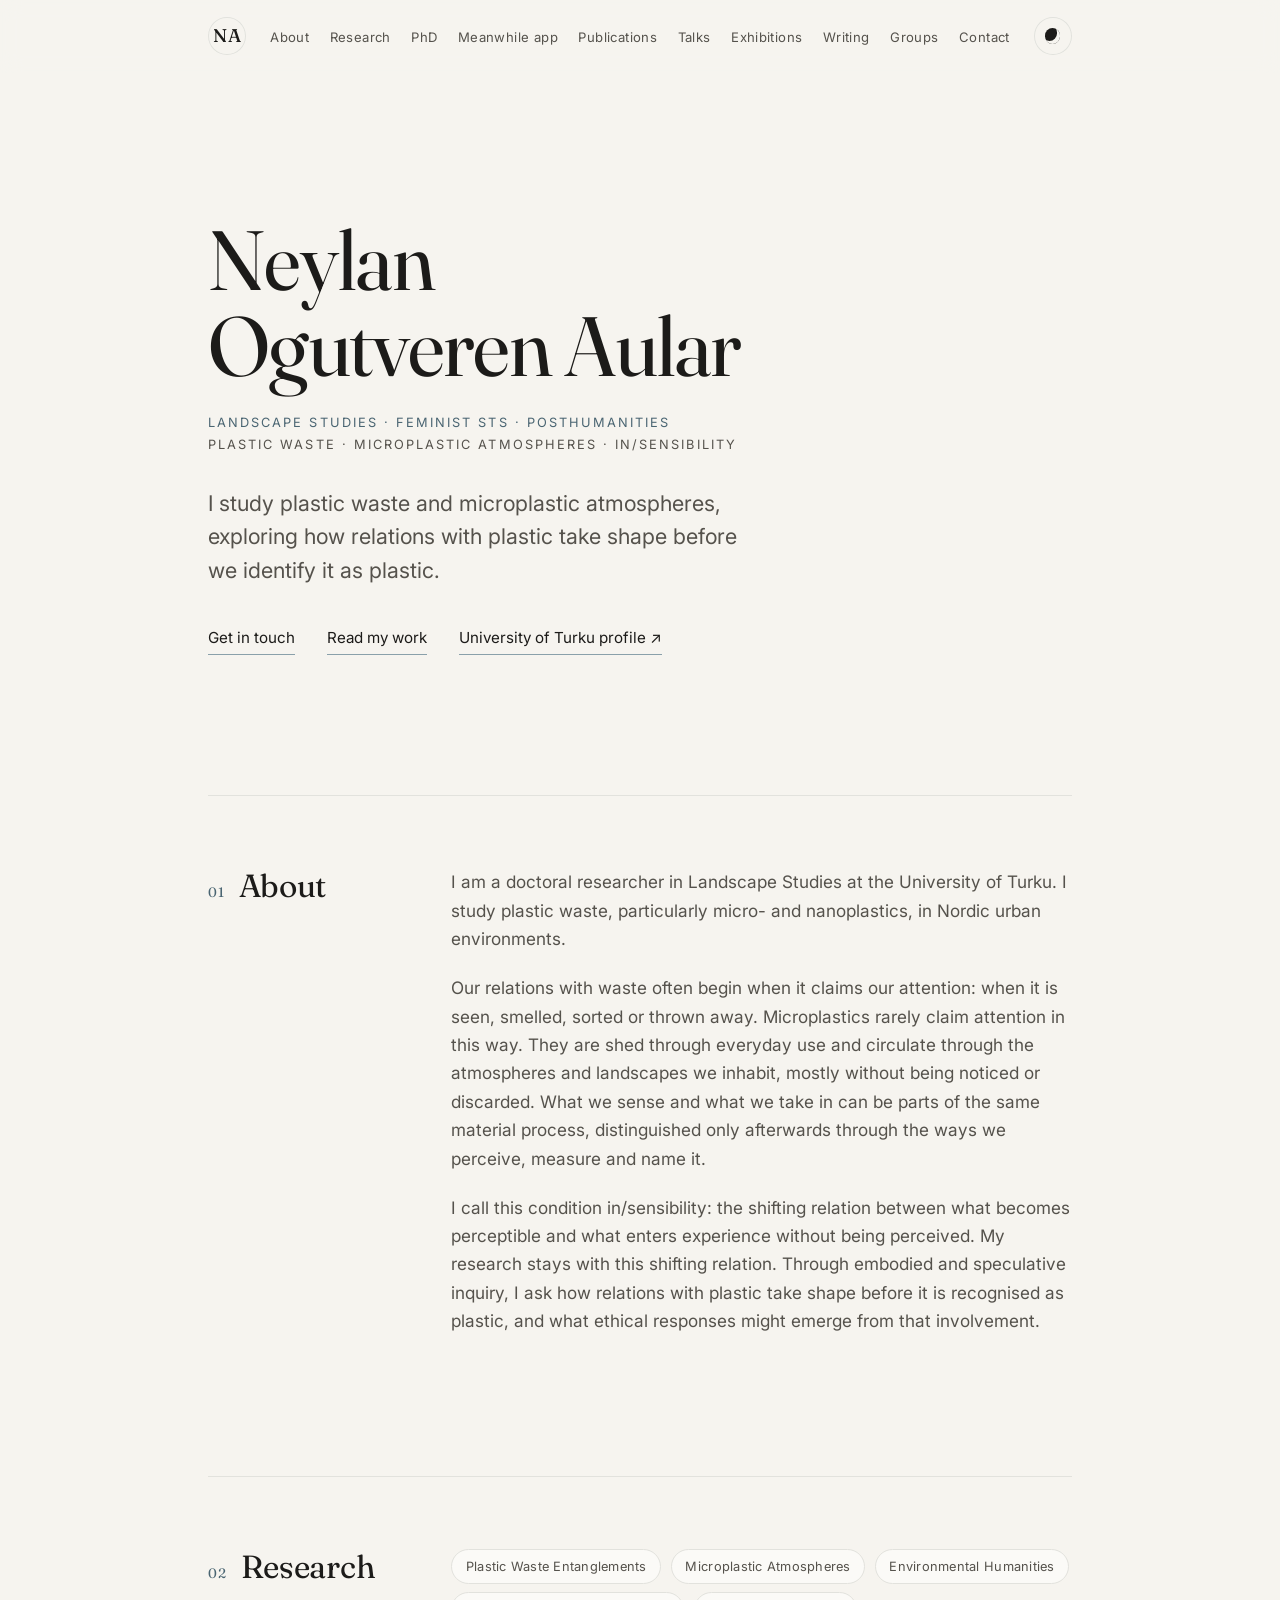
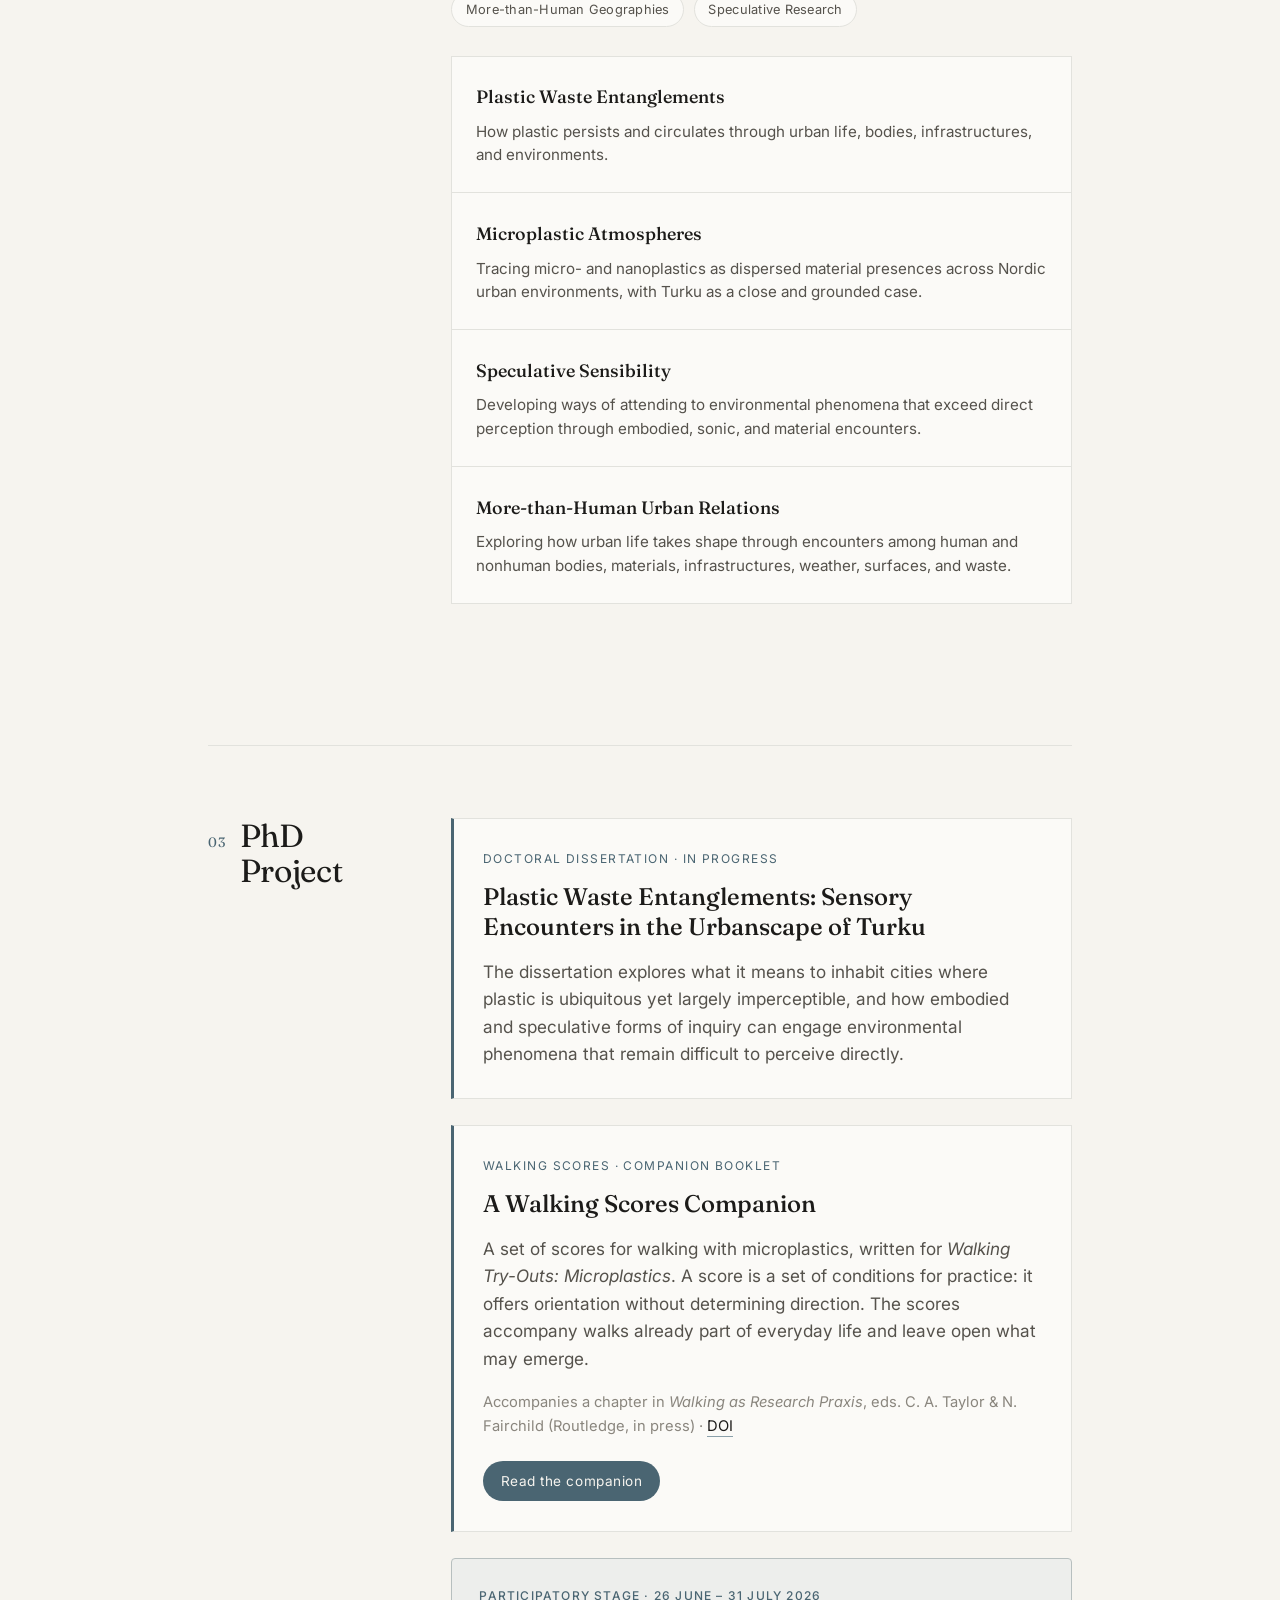
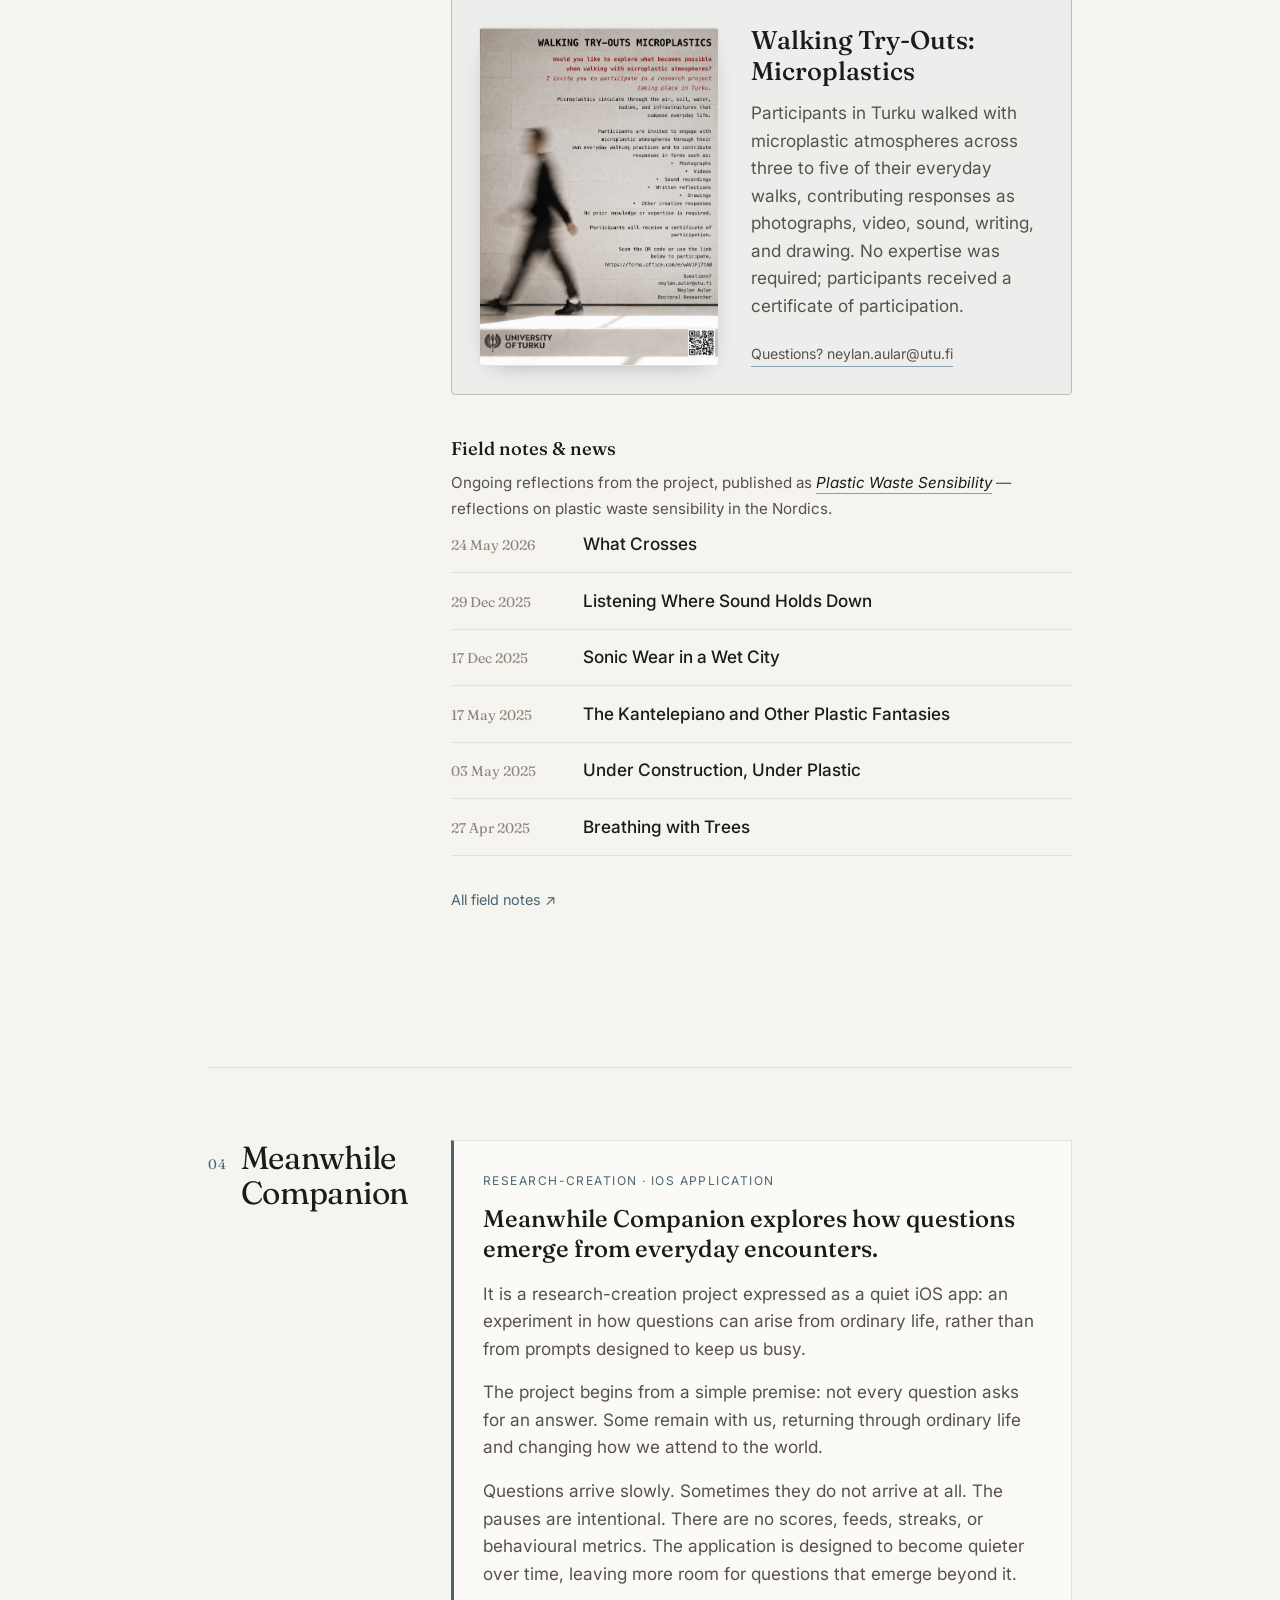
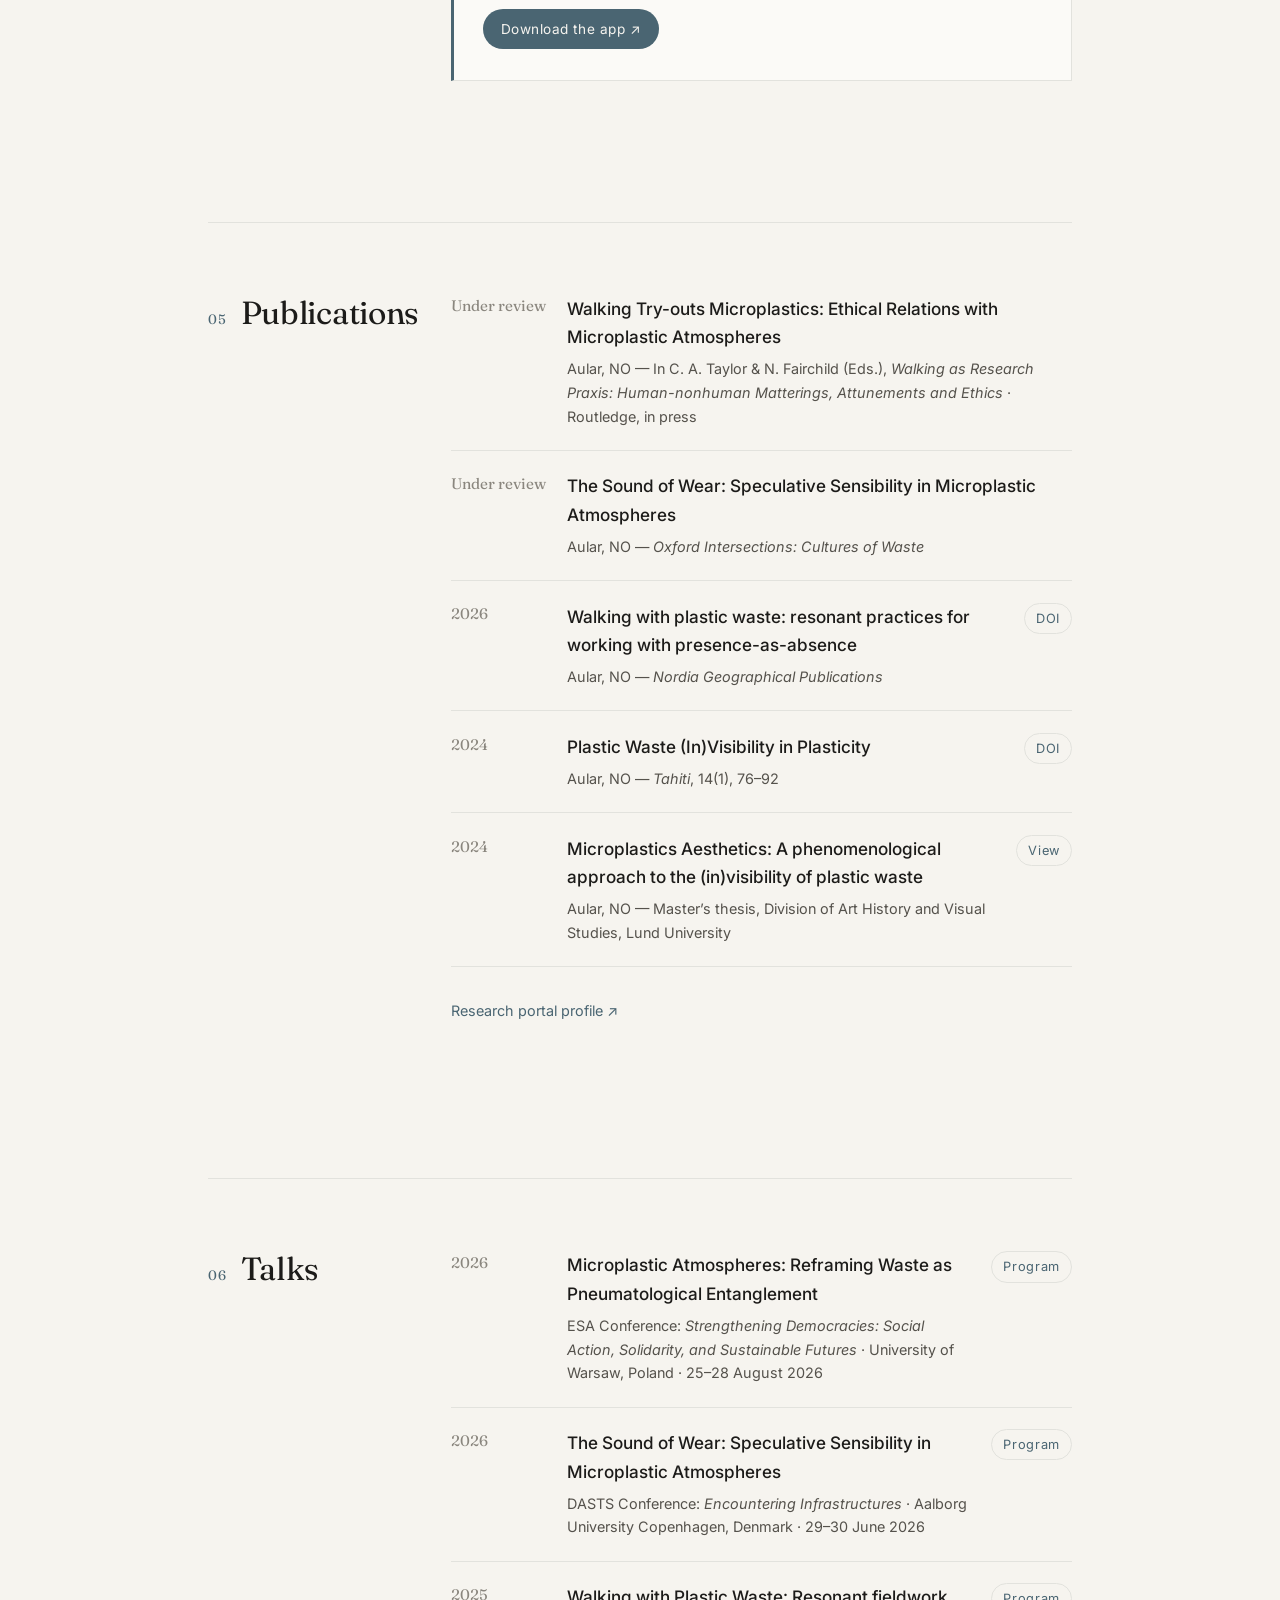
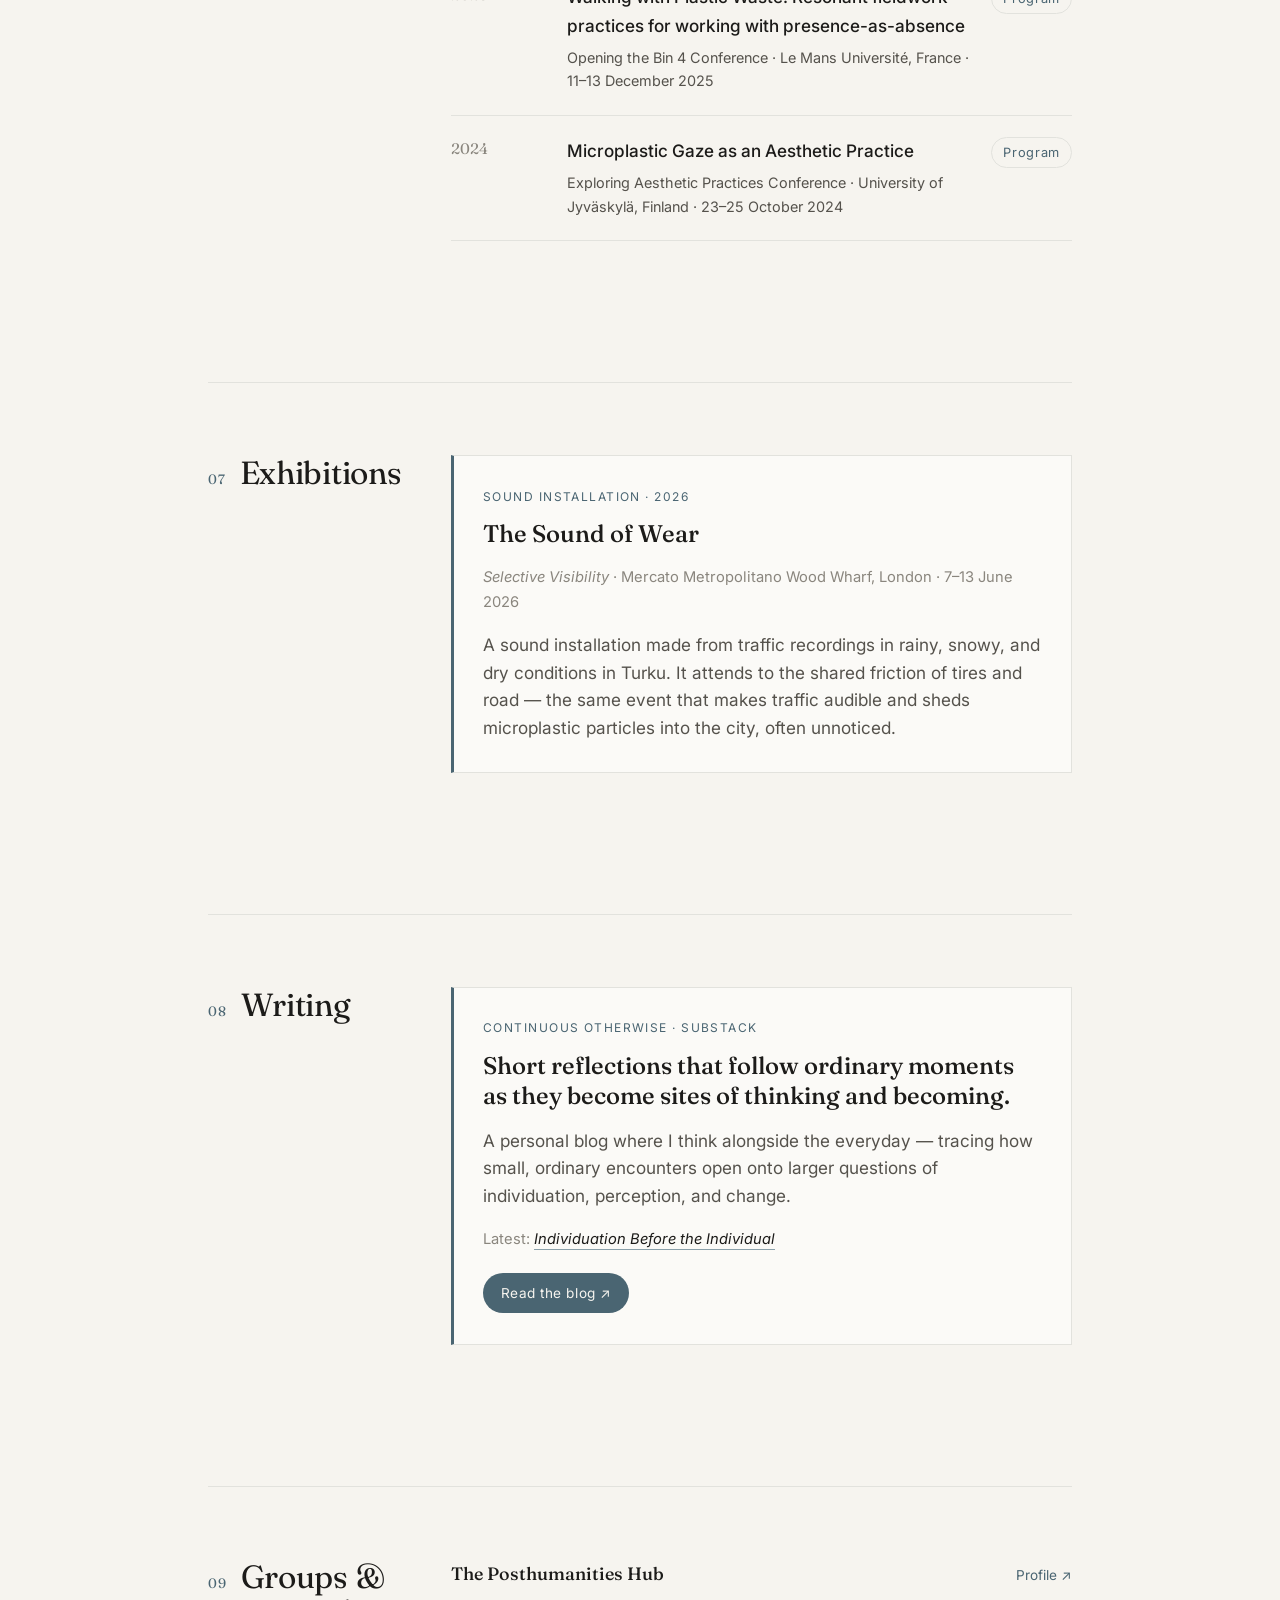
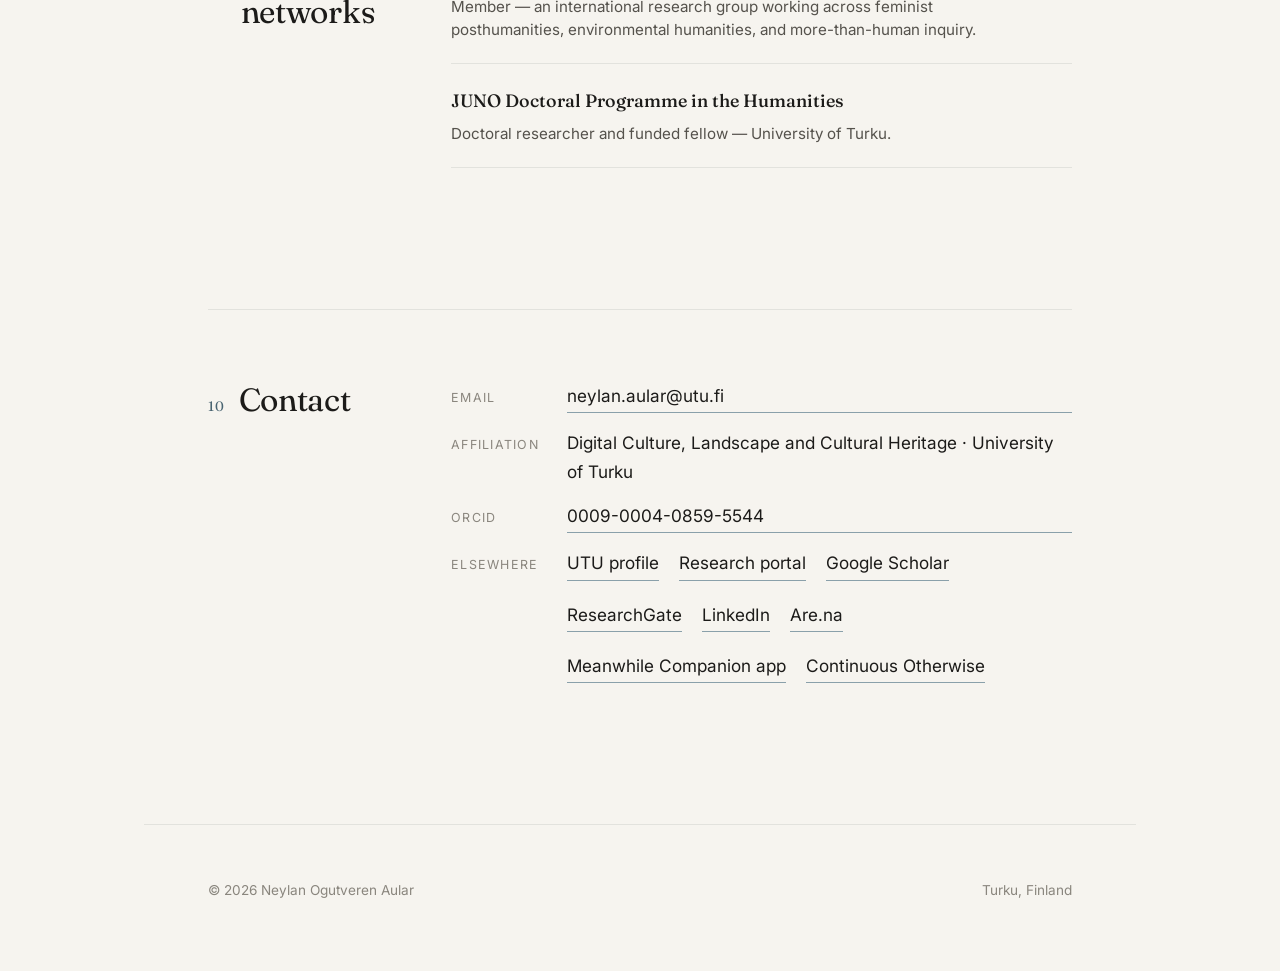
==== commit d0c6c4b2: "Keep field and topic terms unbroken and tighten them on narrow screens Co-authored-by: Cursor <curso" ====
--- a/index.html
+++ b/index.html
@@ -95,8 +95,8 @@
   <main id="main">
     <section id="top" class="hero">
       <h1 class="hero__name">Neylan Ogutveren&nbsp;Aular</h1>
-      <p class="hero__field">Landscape Studies · Feminist STS · Posthumanities</p>
-      <p class="hero__topic">Plastic Waste · Microplastic Atmospheres · In/sensibility</p>
+      <p class="hero__field"><span>Landscape Studies</span> · <span>Feminist STS</span> · <span>Posthumanities</span></p>
+      <p class="hero__topic"><span>Plastic Waste</span> · <span>Microplastic Atmospheres</span> · <span>In/sensibility</span></p>
       <p class="hero__lede">
         I study plastic waste and microplastic atmospheres, exploring how
         relations with plastic take shape before we identify it as plastic.
--- a/styles.css
+++ b/styles.css
@@ -188,7 +188,7 @@
   font-size: clamp(2.9rem, 8vw, 5.25rem);
   line-height: 1.02;
   letter-spacing: -0.02em;
-  margin: 0 0 1.1rem;
+  margin: 0 0 1.45rem;
 }
 .hero__field,
 .hero__topic {
@@ -200,6 +200,16 @@
 }
 .hero__field { color: var(--accent); }
 .hero__topic { color: var(--ink-soft); margin-bottom: 1.9rem; }
+/* Break the lists at the separators rather than inside a term. */
+.hero__field span,
+.hero__topic span { white-space: nowrap; }
+@media (max-width: 34rem) {
+  .hero__field,
+  .hero__topic {
+    font-size: 0.72rem;
+    letter-spacing: 0.1em;
+  }
+}
 .hero__lede {
   font-size: clamp(1.1rem, 1rem + 0.5vw, 1.35rem);
   color: var(--ink-soft);
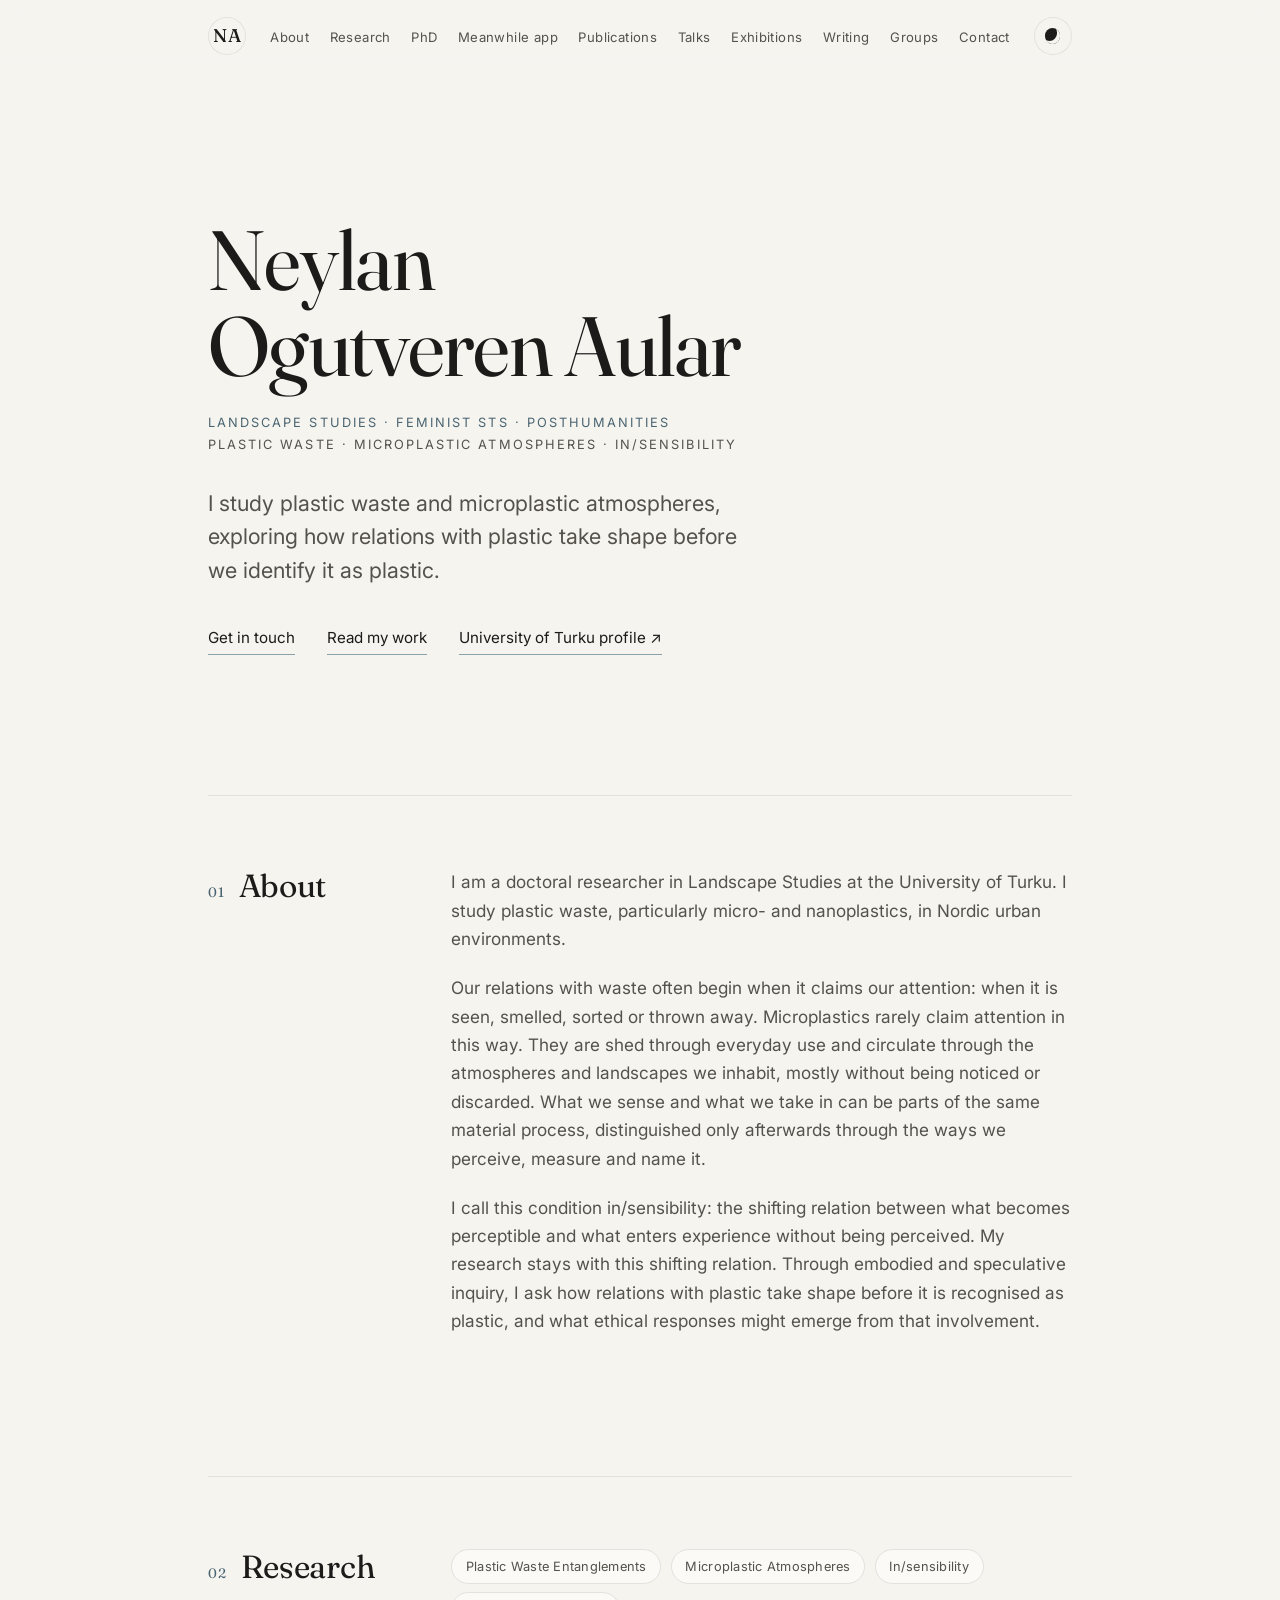
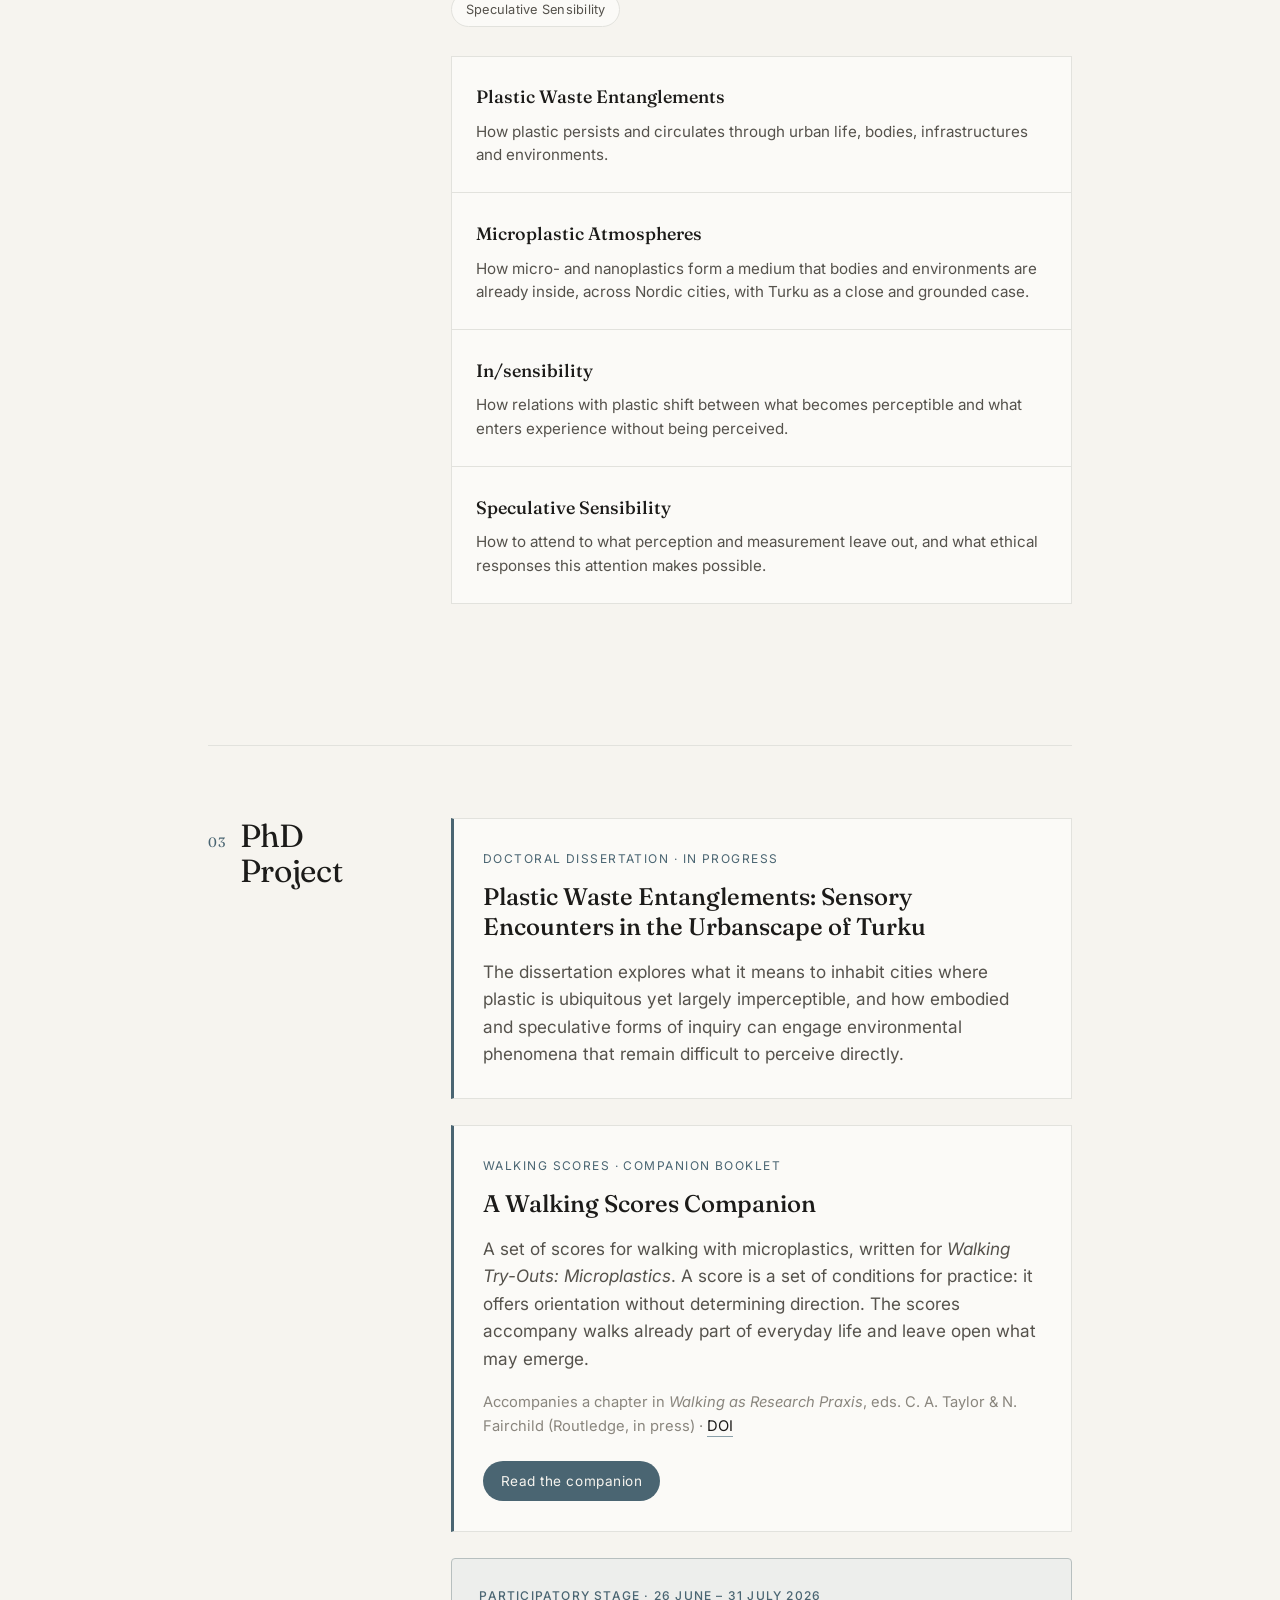
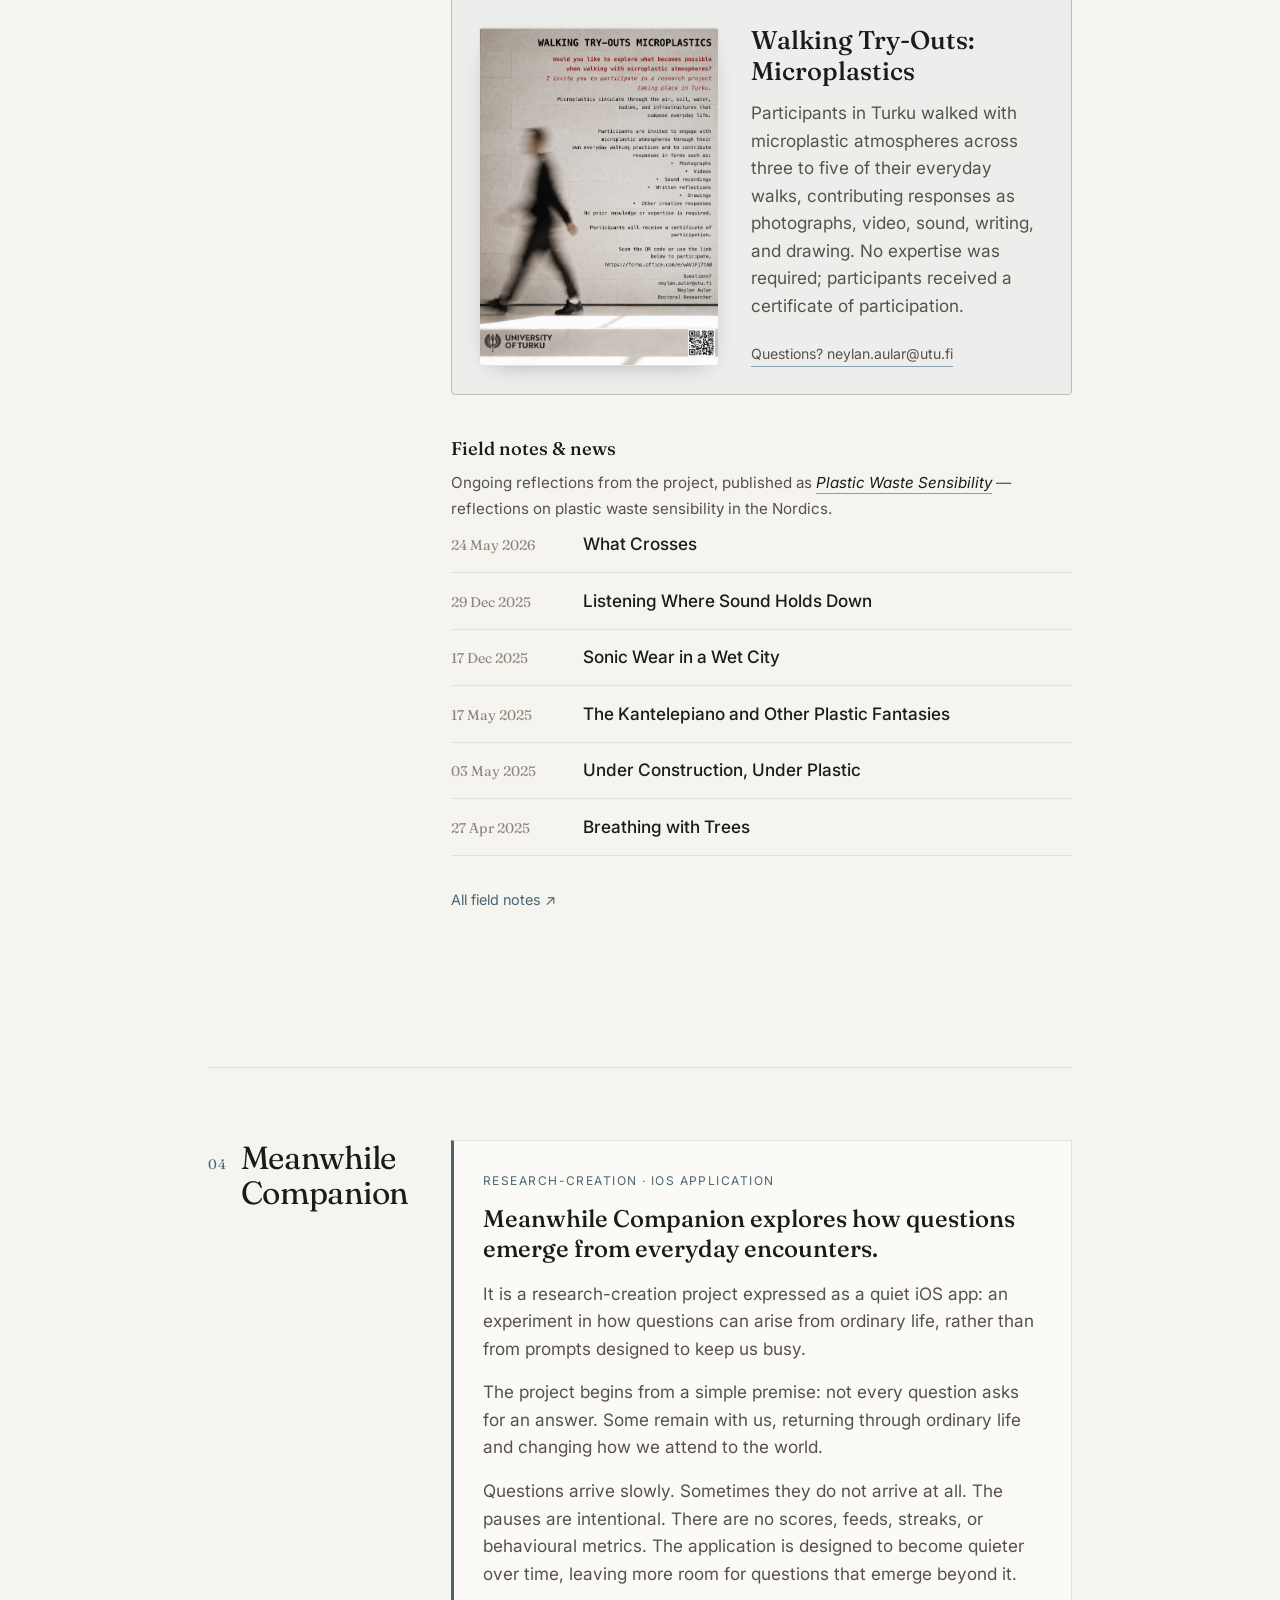
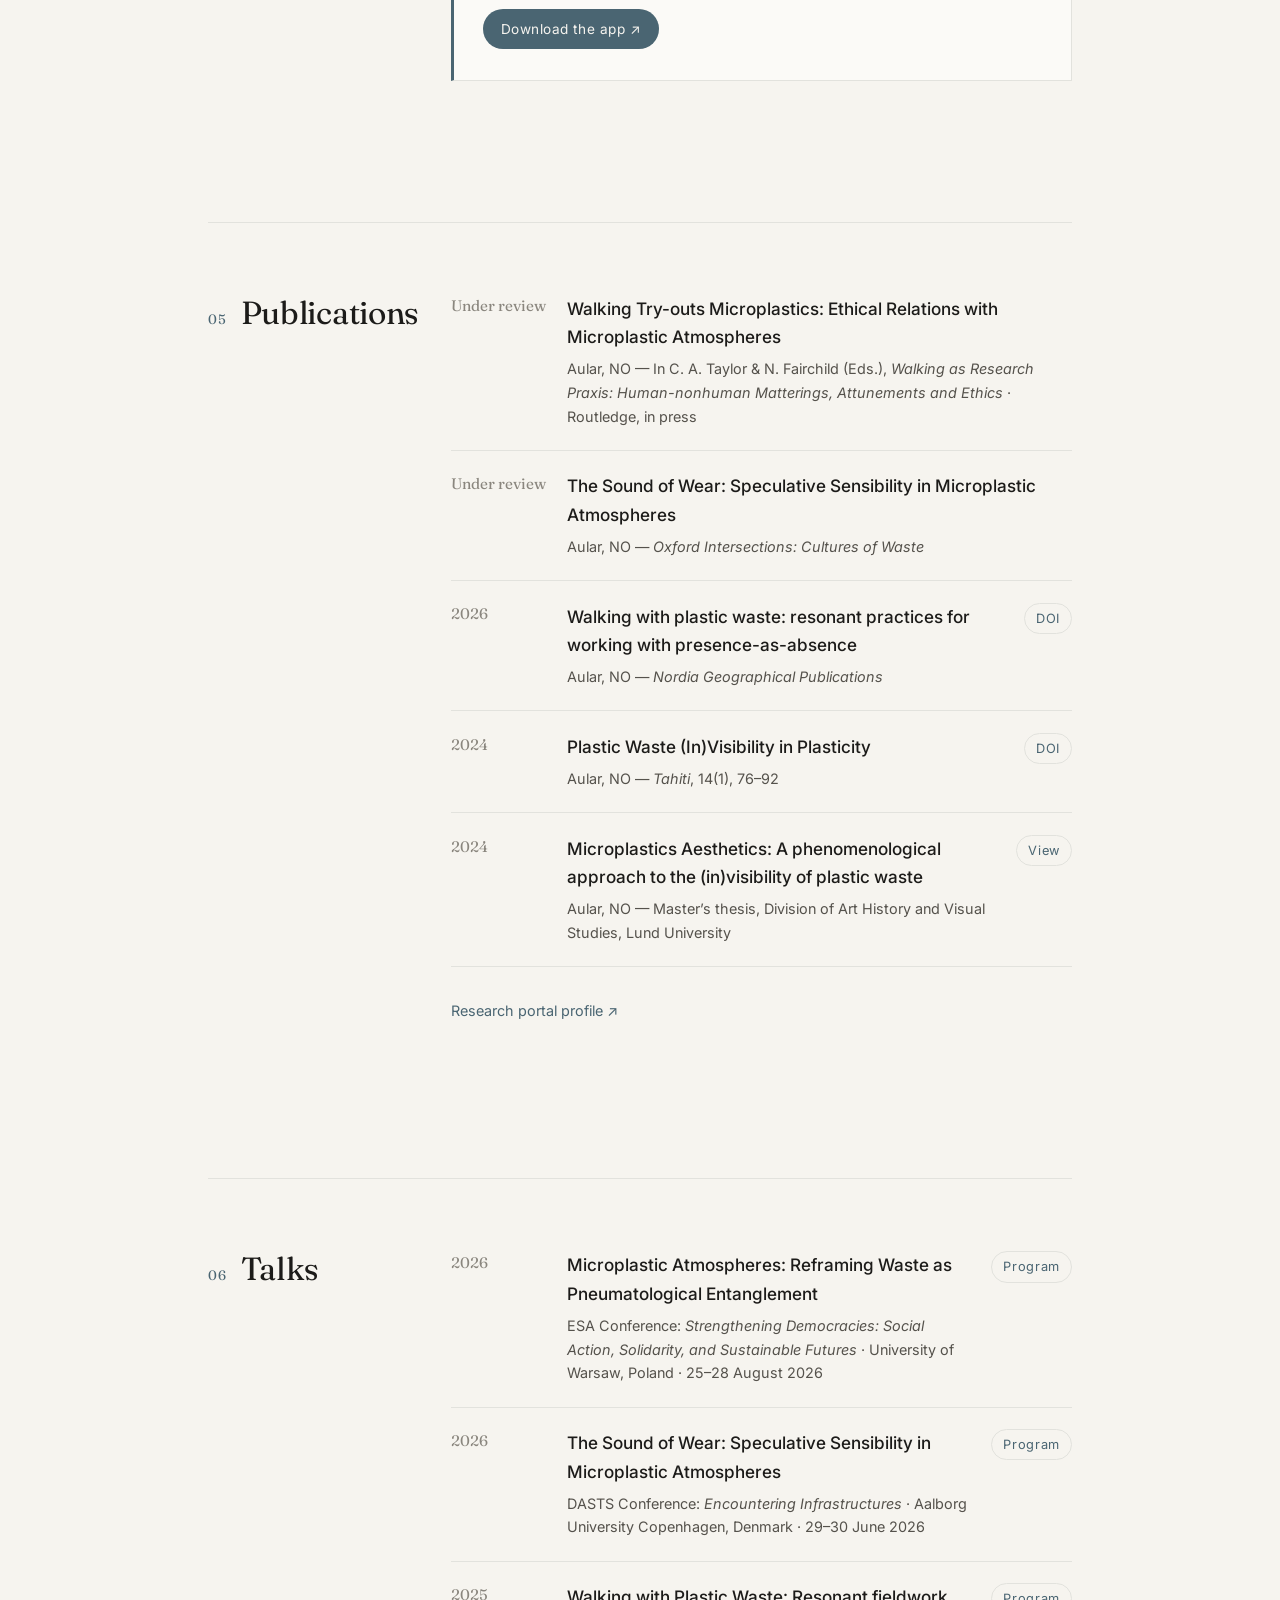
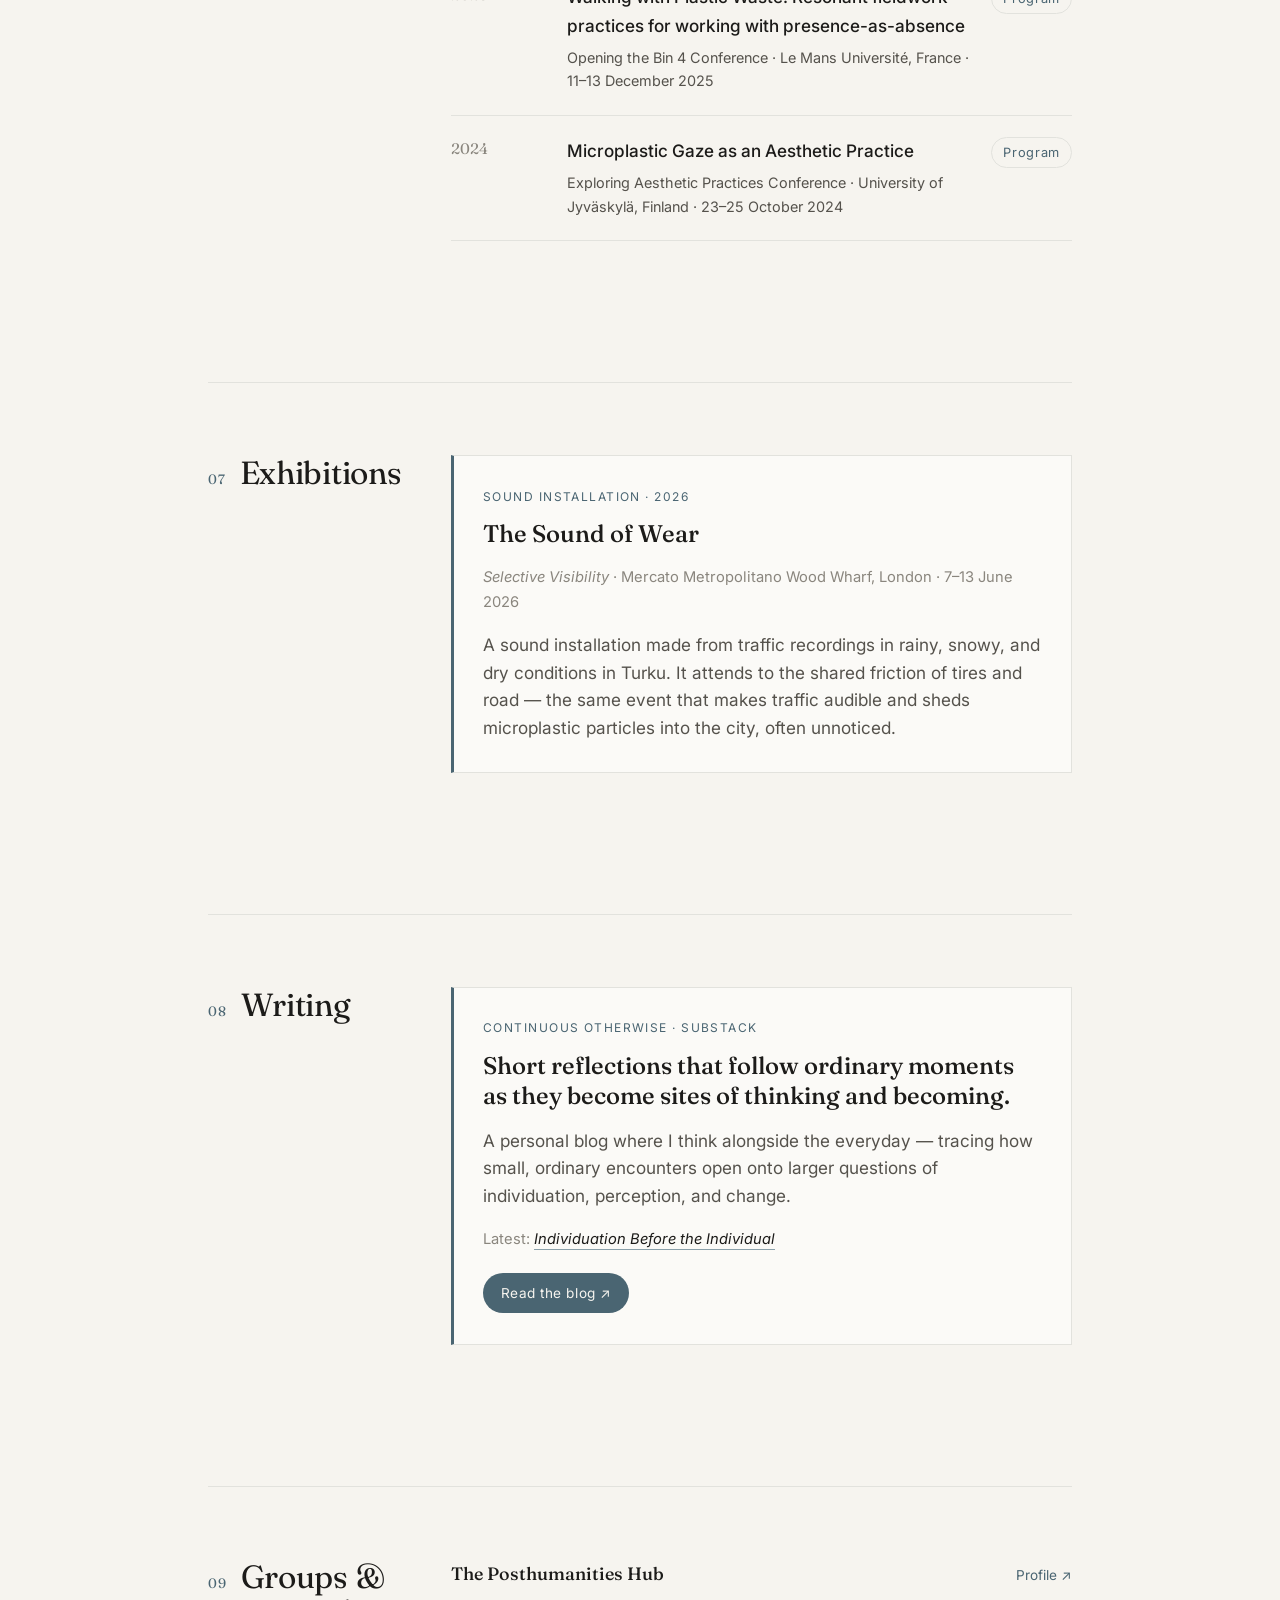
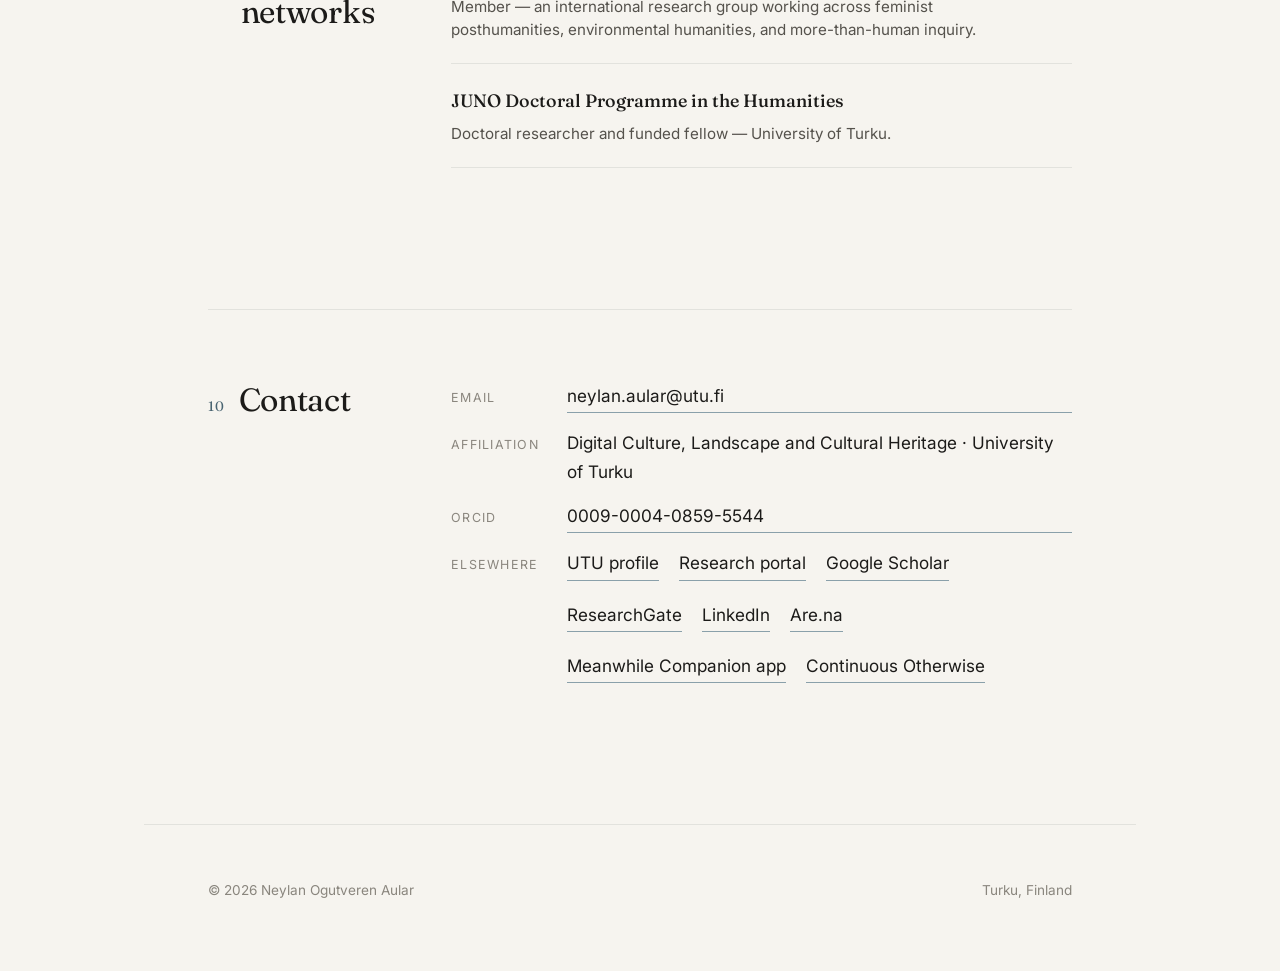
==== commit 19ddb4a1: "Rebuild Research tags and cards around four cumulative themes Co-authored-by: Cursor <cursoragent@cu" ====
--- a/index.html
+++ b/index.html
@@ -10,7 +10,7 @@
   <link rel="icon" href="https://neylanaular.com/favicon.svg" type="image/svg+xml" />
   <link rel="apple-touch-icon" href="https://neylanaular.com/apple-touch-icon.png" />
   <meta name="description" content="Doctoral researcher in Landscape Studies at the University of Turku, exploring microplastics, waste and in/sensibility in Nordic urban environments." />
-  <meta name="keywords" content="Plastic Waste Entanglements, Microplastic Atmospheres, Environmental Humanities, More-than-Human Geographies, Speculative Research, Landscape Studies" />
+  <meta name="keywords" content="Landscape Studies, Feminist STS, Posthumanities, Plastic Waste Entanglements, Microplastic Atmospheres, In/sensibility, Speculative Sensibility" />
   <meta name="author" content="Neylan Ogutveren Aular" />
   <meta name="robots" content="index, follow" />
   <link rel="canonical" href="https://neylanaular.com/" />
@@ -47,12 +47,13 @@
       "name": "University of Turku"
     },
     "knowsAbout": [
+      "Landscape Studies",
+      "Feminist STS",
+      "Posthumanities",
       "Plastic Waste Entanglements",
       "Microplastic Atmospheres",
-      "Environmental Humanities",
-      "More-than-Human Geographies",
-      "Speculative Research",
-      "Landscape Studies"
+      "In/sensibility",
+      "Speculative Sensibility"
     ],
     "sameAs": [
       "https://www.utu.fi/en/people/neylan-ogutveren-aular",
@@ -148,39 +149,37 @@
         <ul class="tags" aria-label="Research keywords">
           <li class="tag">Plastic Waste Entanglements</li>
           <li class="tag">Microplastic Atmospheres</li>
-          <li class="tag">Environmental Humanities</li>
-          <li class="tag">More-than-Human Geographies</li>
-          <li class="tag">Speculative Research</li>
+          <li class="tag">In/sensibility</li>
+          <li class="tag">Speculative Sensibility</li>
         </ul>
         <ul class="cards">
           <li class="card">
             <h3 class="card__title">Plastic Waste Entanglements</h3>
             <p class="card__text">
               How plastic persists and circulates through urban life, bodies,
-              infrastructures, and environments.
+              infrastructures and environments.
             </p>
           </li>
           <li class="card">
             <h3 class="card__title">Microplastic Atmospheres</h3>
             <p class="card__text">
-              Tracing micro- and nanoplastics as dispersed material presences
-              across Nordic urban environments, with Turku as a close and
-              grounded case.
+              How micro- and nanoplastics form a medium that bodies and
+              environments are already inside, across Nordic cities, with Turku
+              as a close and grounded case.
+            </p>
+          </li>
+          <li class="card">
+            <h3 class="card__title">In/sensibility</h3>
+            <p class="card__text">
+              How relations with plastic shift between what becomes perceptible
+              and what enters experience without being perceived.
             </p>
           </li>
           <li class="card">
             <h3 class="card__title">Speculative Sensibility</h3>
             <p class="card__text">
-              Developing ways of attending to environmental phenomena that exceed
-              direct perception through embodied, sonic, and material encounters.
-            </p>
-          </li>
-          <li class="card">
-            <h3 class="card__title">More-than-Human Urban Relations</h3>
-            <p class="card__text">
-              Exploring how urban life takes shape through encounters among human
-              and nonhuman bodies, materials, infrastructures, weather, surfaces,
-              and waste.
+              How to attend to what perception and measurement leave out, and
+              what ethical responses this attention makes possible.
             </p>
           </li>
         </ul>
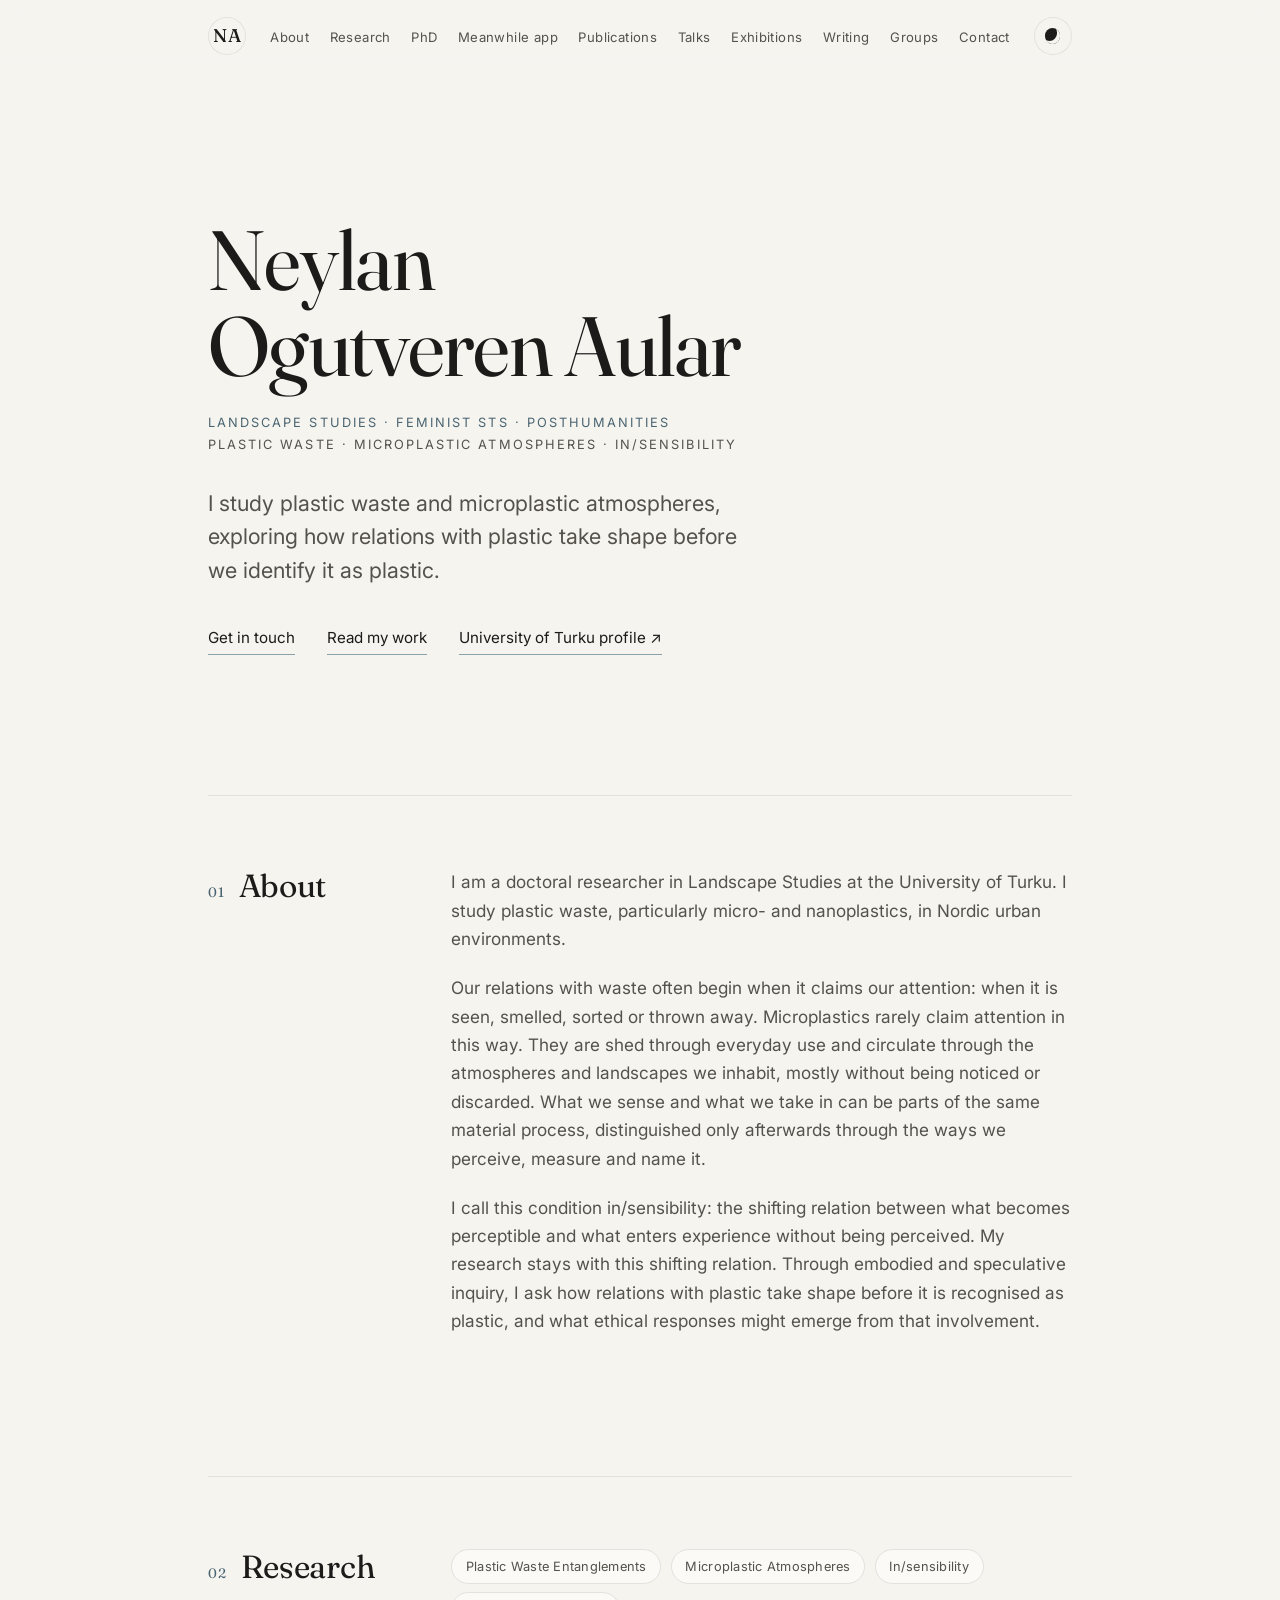
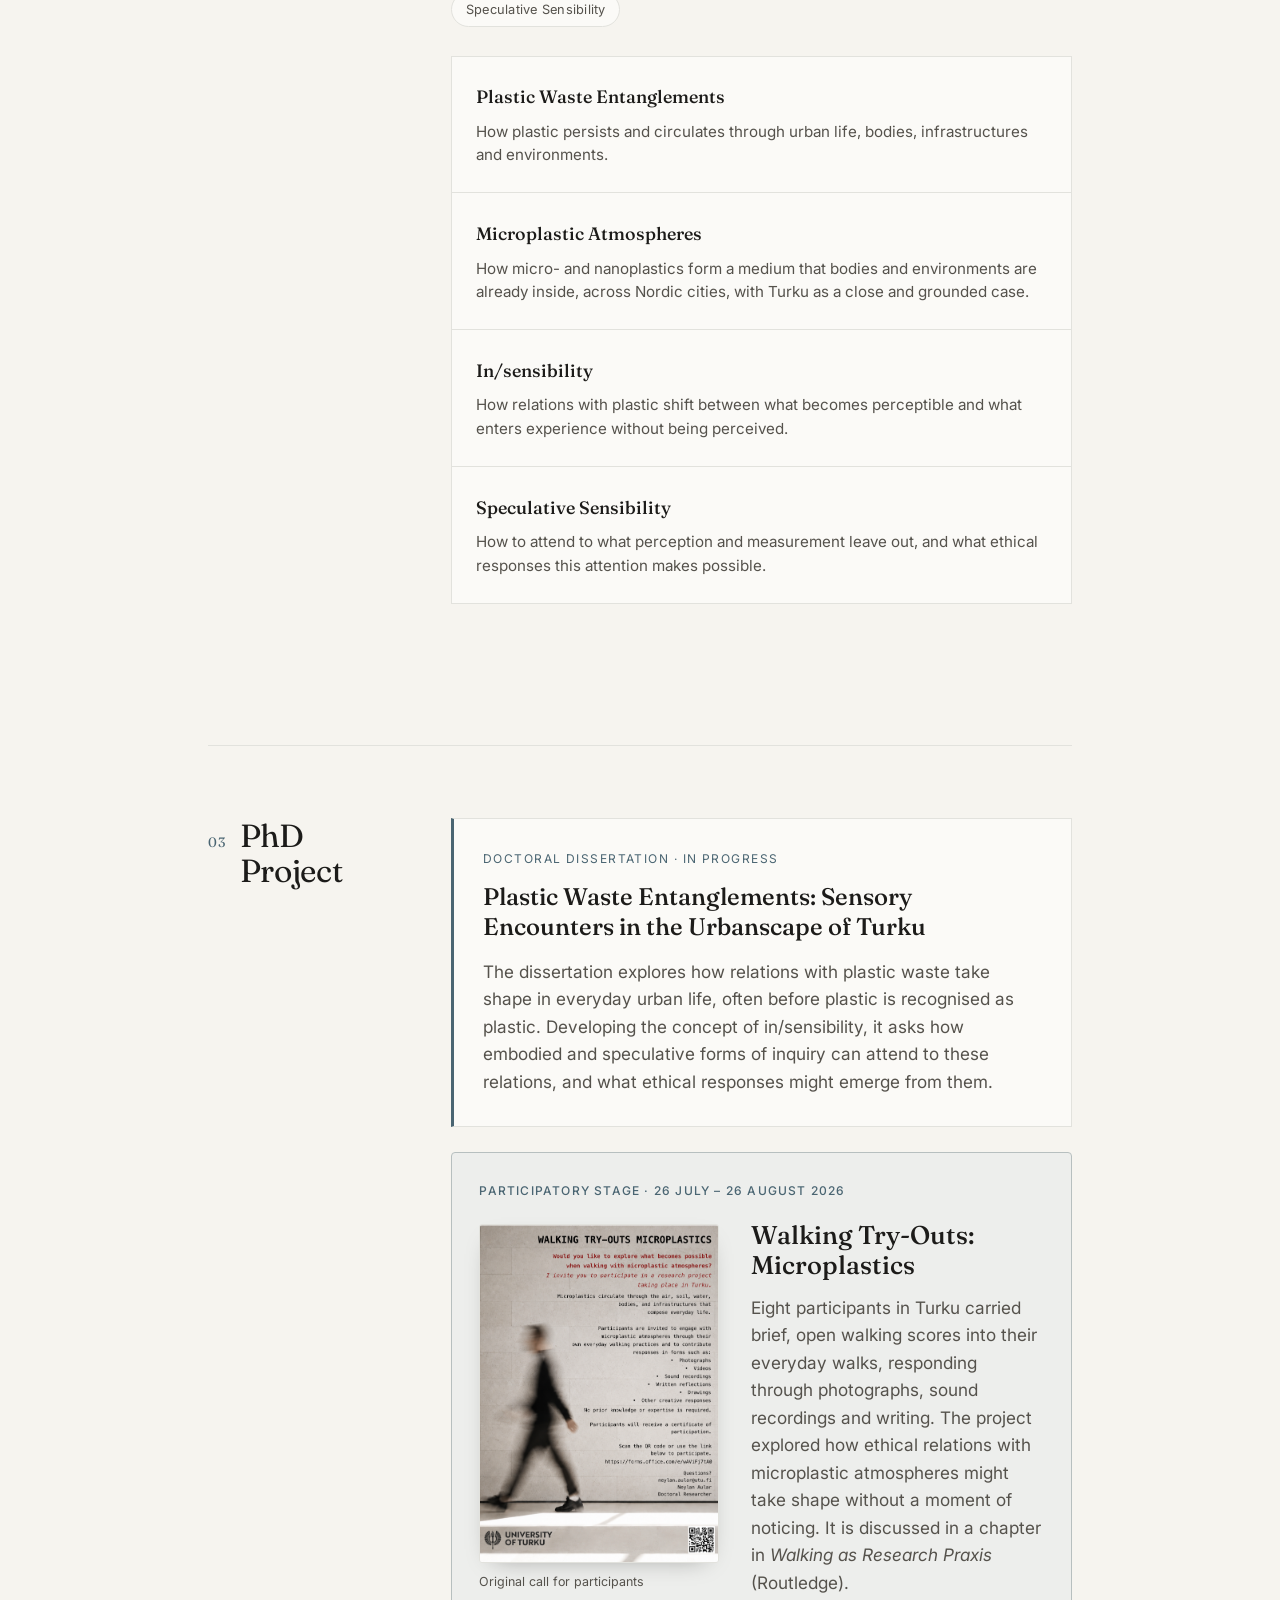
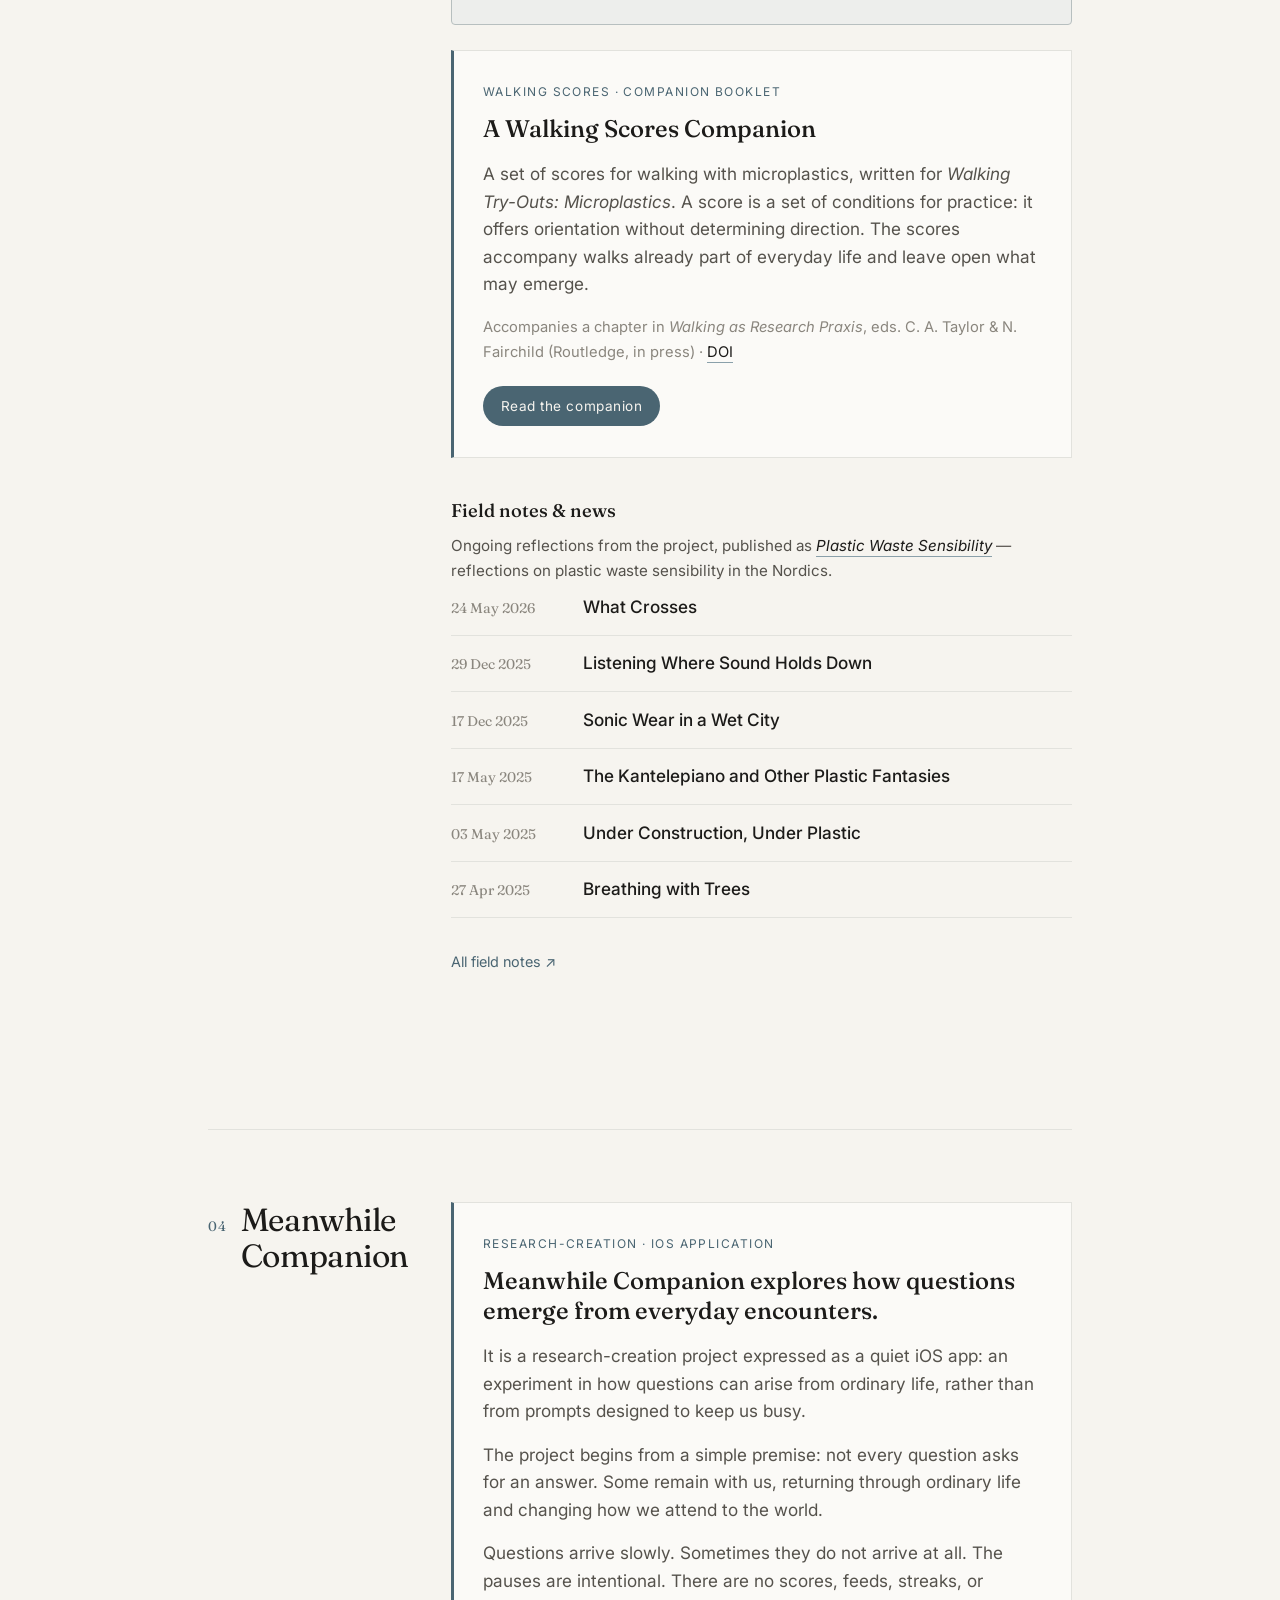
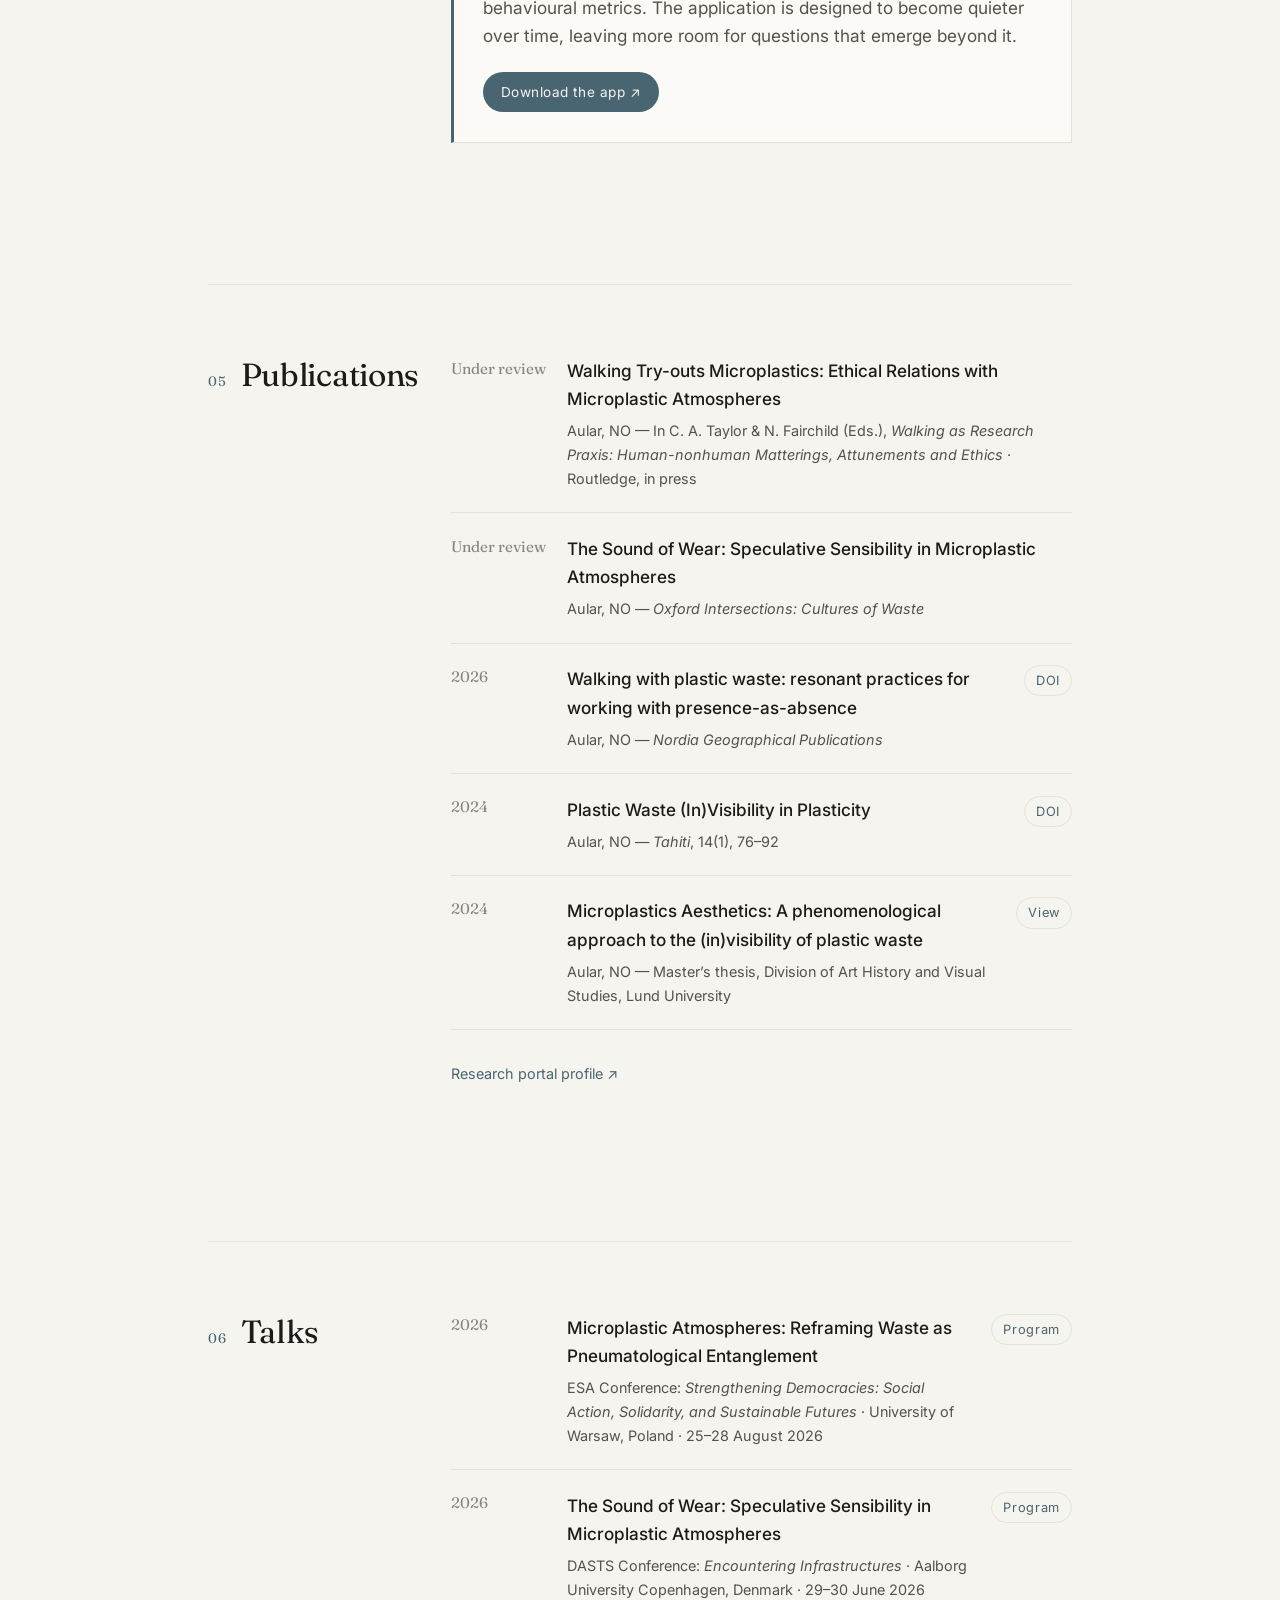
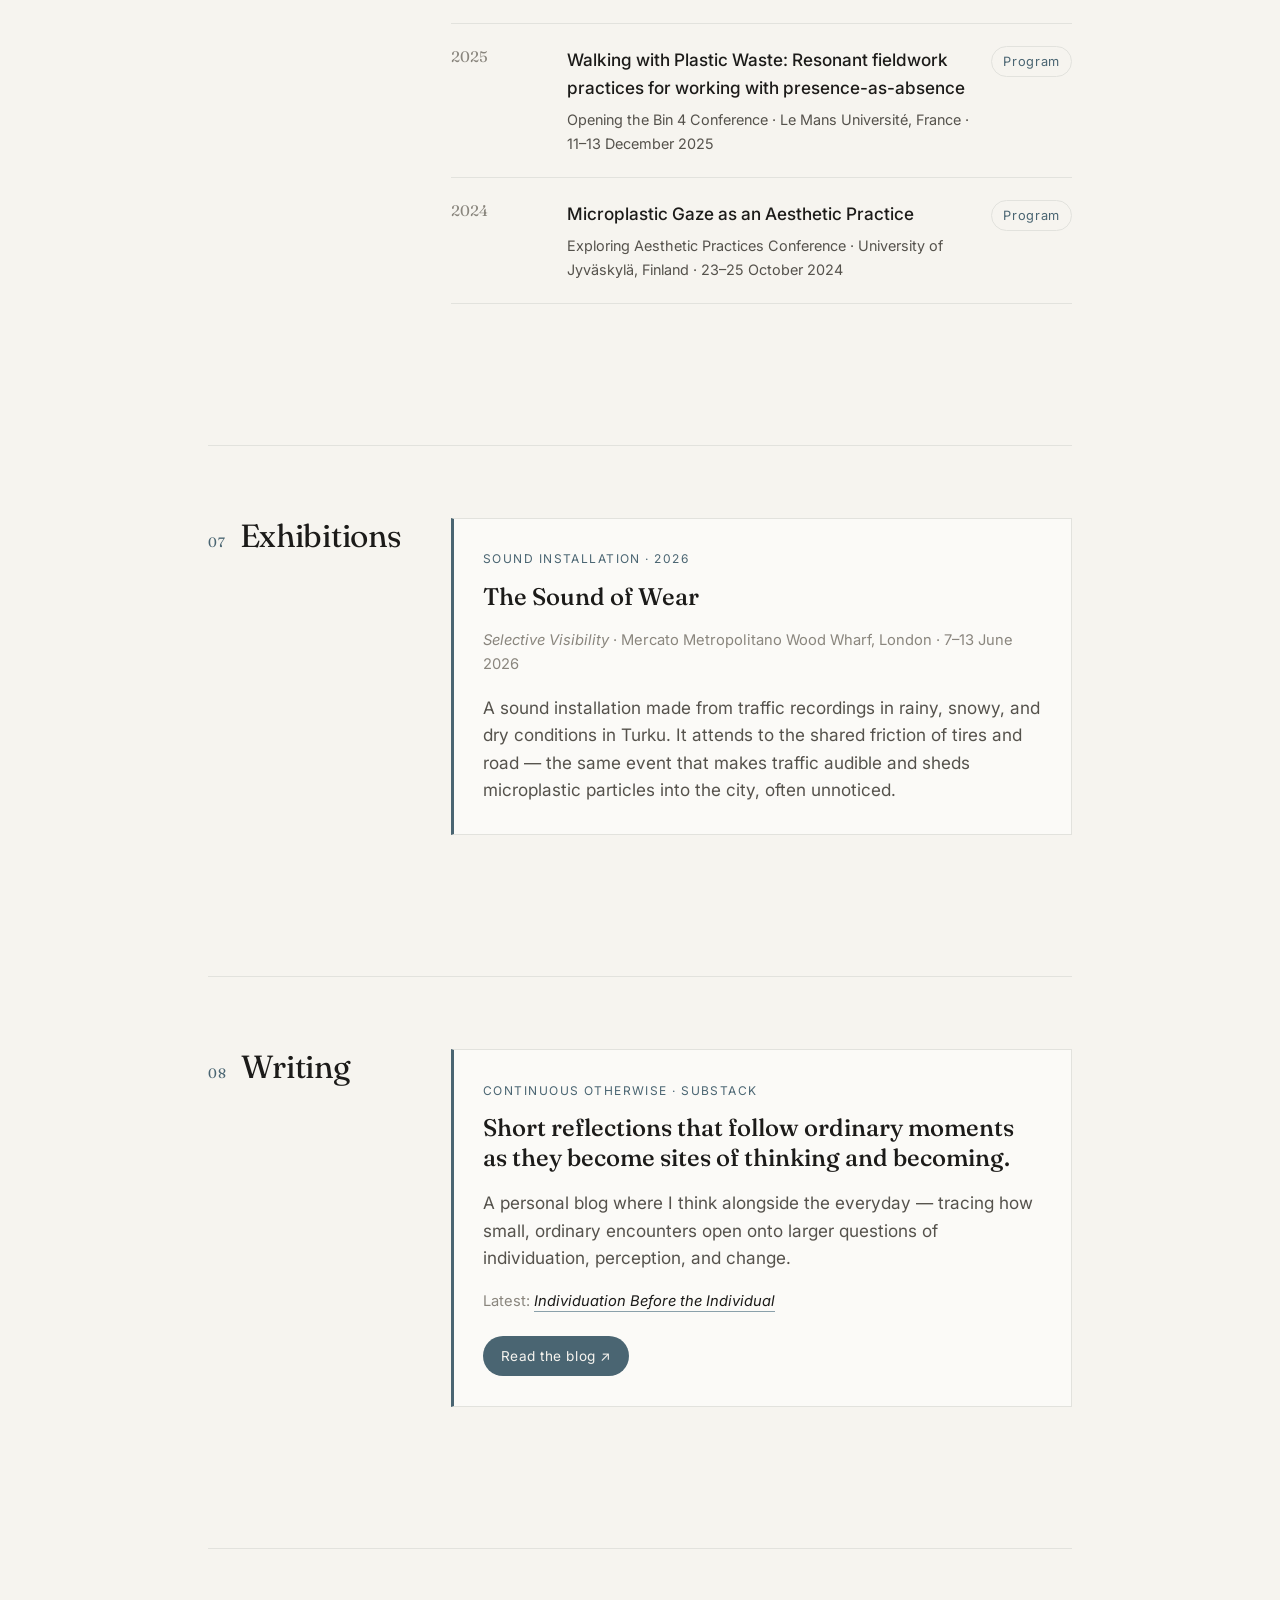
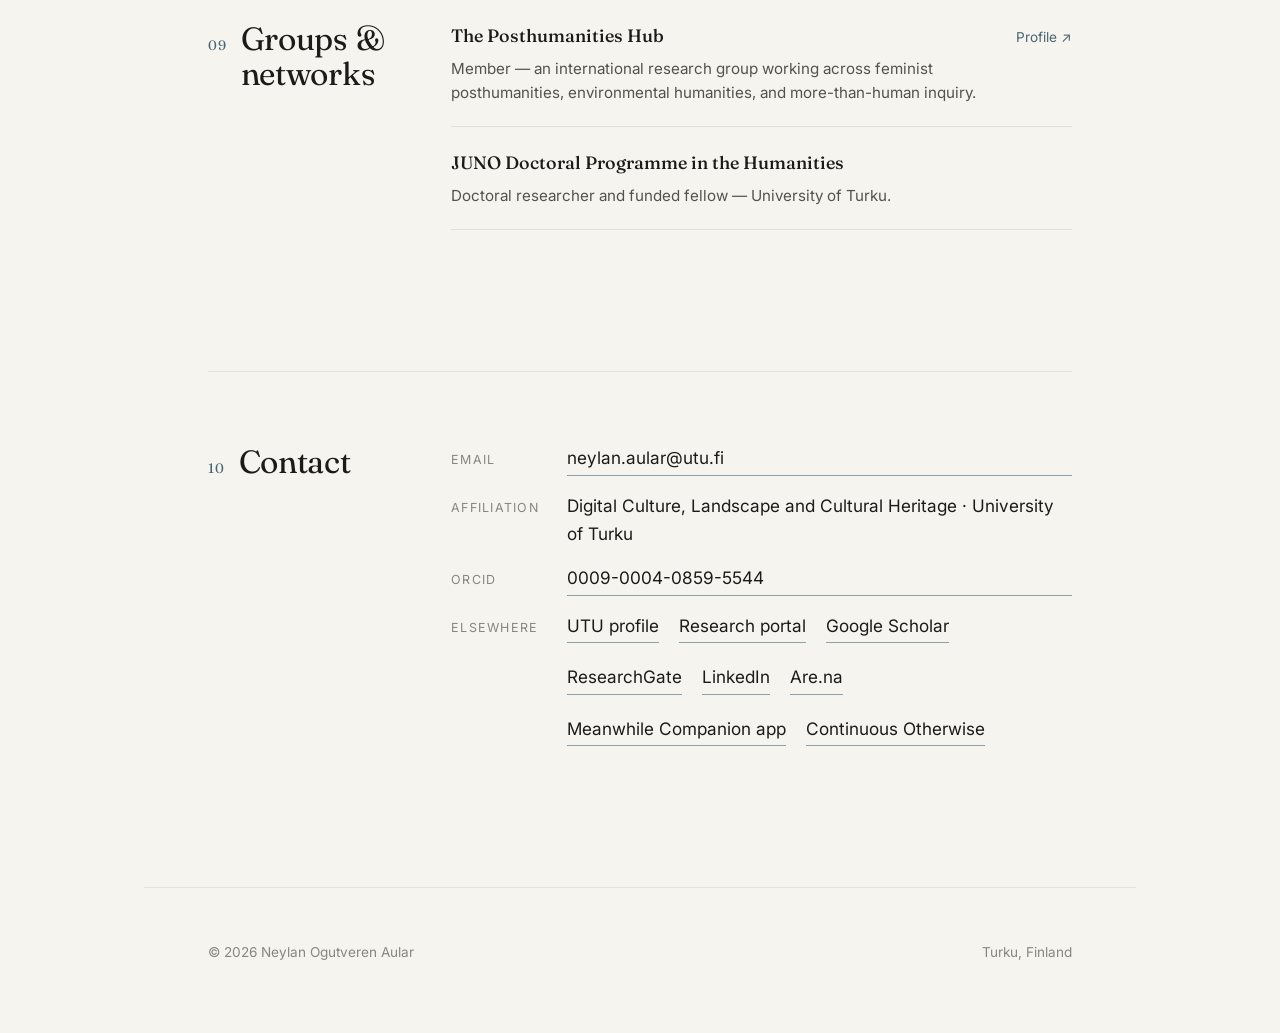
==== commit 05cb83ee: "Reorder PhD Project cards, rewrite dissertation and Walking Try-Outs copy, correct dates Co-authored" ====
--- a/index.html
+++ b/index.html
@@ -196,12 +196,34 @@
           <p class="feature__kicker">Doctoral dissertation · in progress</p>
           <h3 class="feature__title">Plastic Waste Entanglements: Sensory Encounters in the Urbanscape of Turku</h3>
           <p class="feature__text">
-            The dissertation explores what it means to inhabit cities where
-            plastic is ubiquitous yet largely imperceptible, and how embodied and
-            speculative forms of inquiry can engage environmental phenomena that
-            remain difficult to perceive directly.
+            The dissertation explores how relations with plastic waste take shape
+            in everyday urban life, often before plastic is recognised as
+            plastic. Developing the concept of in/sensibility, it asks how
+            embodied and speculative forms of inquiry can attend to these
+            relations, and what ethical responses might emerge from them.
           </p>
         </article>
+
+        <aside class="callout" aria-label="Participatory stage of the project">
+          <p class="callout__kicker">Participatory stage · 26 July – 26 August 2026</p>
+          <div class="callout__grid">
+            <div class="callout__poster">
+              <img src="assets/walking-tryouts-poster.png" alt="Original call for participants for Walking Try-Outs: Microplastics, a research project in Turku, University of Turku." loading="lazy" />
+              <p class="callout__caption">Original call for participants</p>
+            </div>
+            <div class="callout__aside">
+              <h3 class="callout__title">Walking Try-Outs: Microplastics</h3>
+              <p class="callout__text">
+                Eight participants in Turku carried brief, open walking scores
+                into their everyday walks, responding through photographs, sound
+                recordings and writing. The project explored how ethical
+                relations with microplastic atmospheres might take shape without
+                a moment of noticing. It is discussed in a chapter in
+                <em>Walking as Research Praxis</em> (Routledge).
+              </p>
+            </div>
+          </div>
+        </aside>
 
         <article class="feature">
           <p class="feature__kicker">Walking scores · companion booklet</p>
@@ -221,27 +243,6 @@
             <a class="btn" href="/walking-scores/">Read the companion</a>
           </p>
         </article>
-
-        <aside class="callout" aria-label="Participatory stage of the project">
-          <p class="callout__kicker">Participatory stage · 26 June – 31 July 2026</p>
-          <div class="callout__grid">
-            <div class="callout__poster">
-              <img src="assets/walking-tryouts-poster.png" alt="Poster: Walking Try-Outs Microplastics — an invitation to participate in a research project in Turku, contributing photographs, videos, sound recordings, written reflections, and drawings. No expertise required; certificate of participation. University of Turku." loading="lazy" />
-            </div>
-            <div class="callout__aside">
-              <h3 class="callout__title">Walking Try-Outs: Microplastics</h3>
-              <p class="callout__text">
-                Participants in Turku walked with microplastic atmospheres across
-                three to five of their everyday walks, contributing responses as
-                photographs, video, sound, writing, and drawing. No expertise was
-                required; participants received a certificate of participation.
-              </p>
-              <p class="callout__actions">
-                <a class="callout__q" href="mailto:neylan.aular@utu.fi">Questions? neylan.aular@utu.fi</a>
-              </p>
-            </div>
-          </div>
-        </aside>
 
         <div class="notes-head">
           <h3 class="notes-head__title">Field notes &amp; news</h3>
--- a/styles.css
+++ b/styles.css
@@ -358,9 +358,17 @@
   margin-top: 1.2rem;
 }
 .feature + .callout { margin-top: 1.6rem; }
+.callout + .feature { margin-top: 1.6rem; }
 .callout__poster {
   display: block;
   line-height: 0;
+}
+/* The poster wrapper zeroes line-height for the image, so restore it here. */
+.callout__caption {
+  margin: 0.6rem 0 0;
+  font-size: 0.78rem;
+  line-height: 1.5;
+  color: var(--ink-soft);
 }
 .callout__poster img {
   width: 100%;
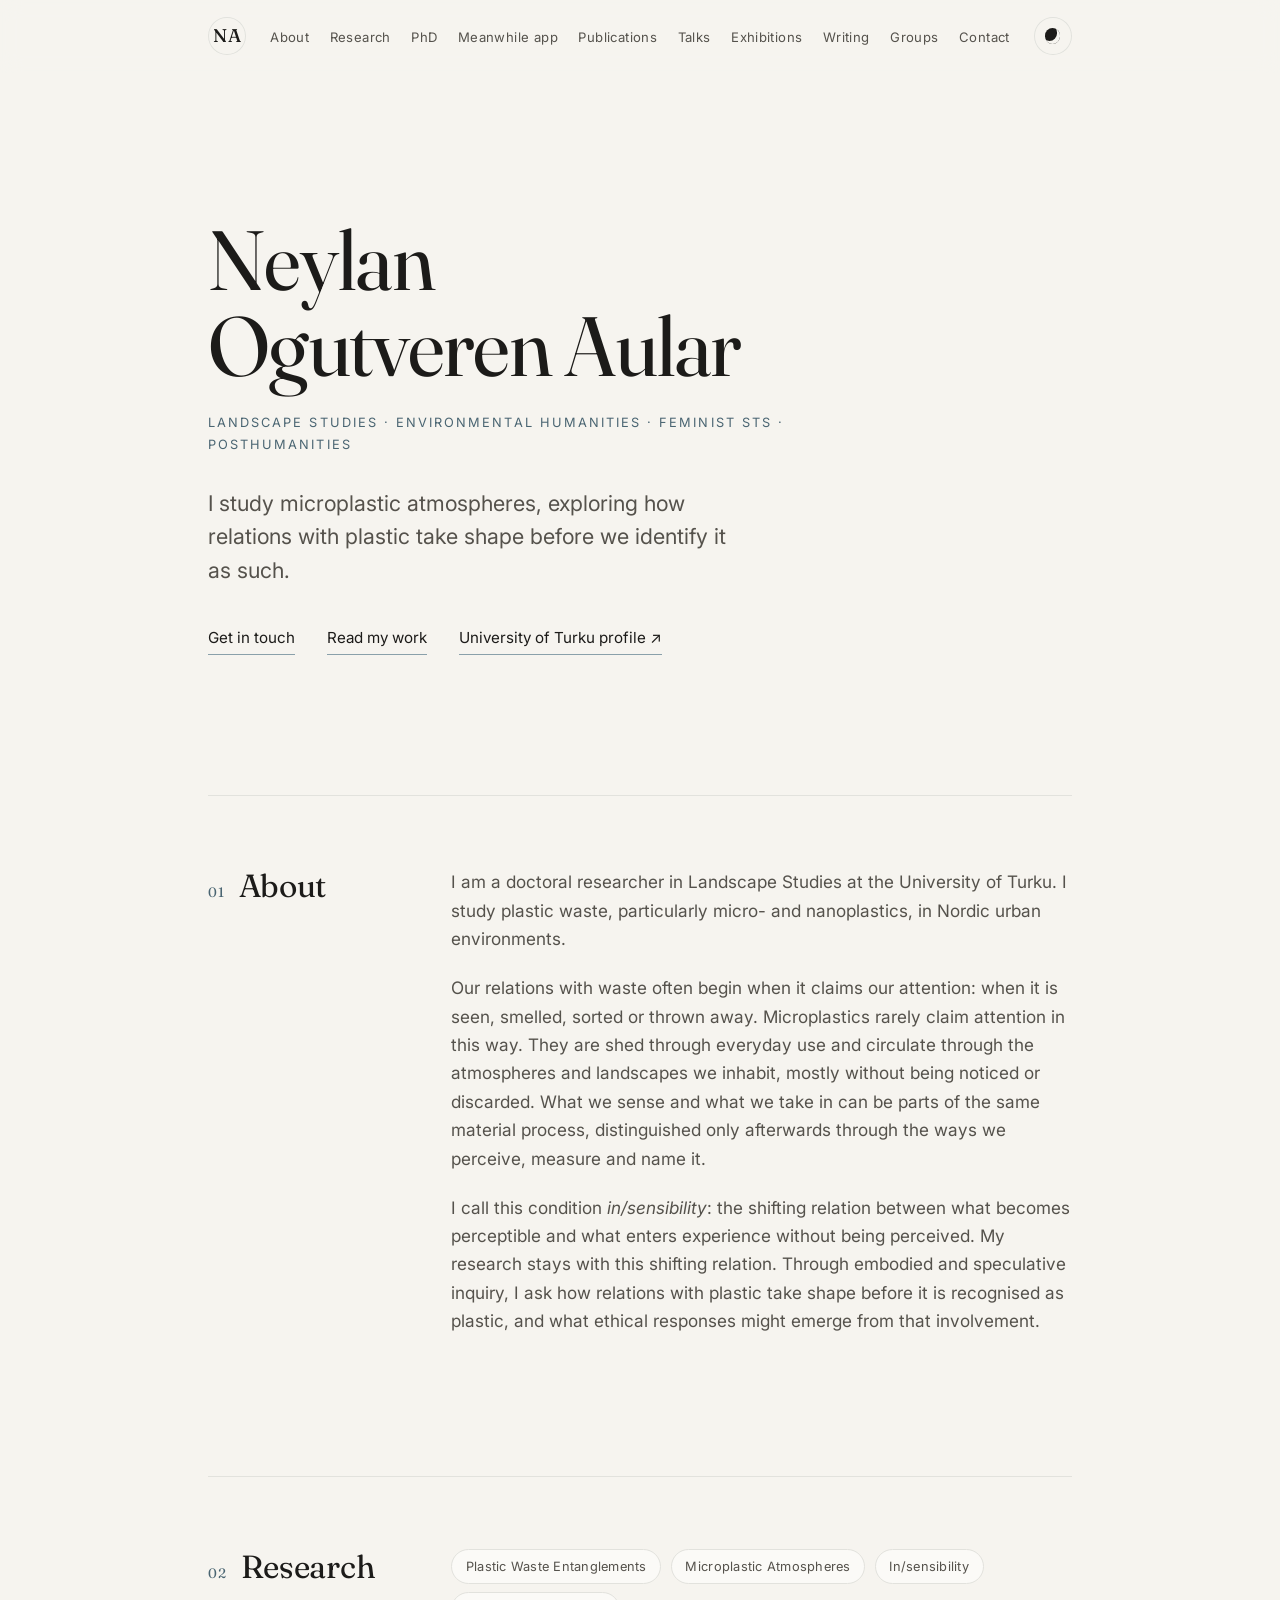
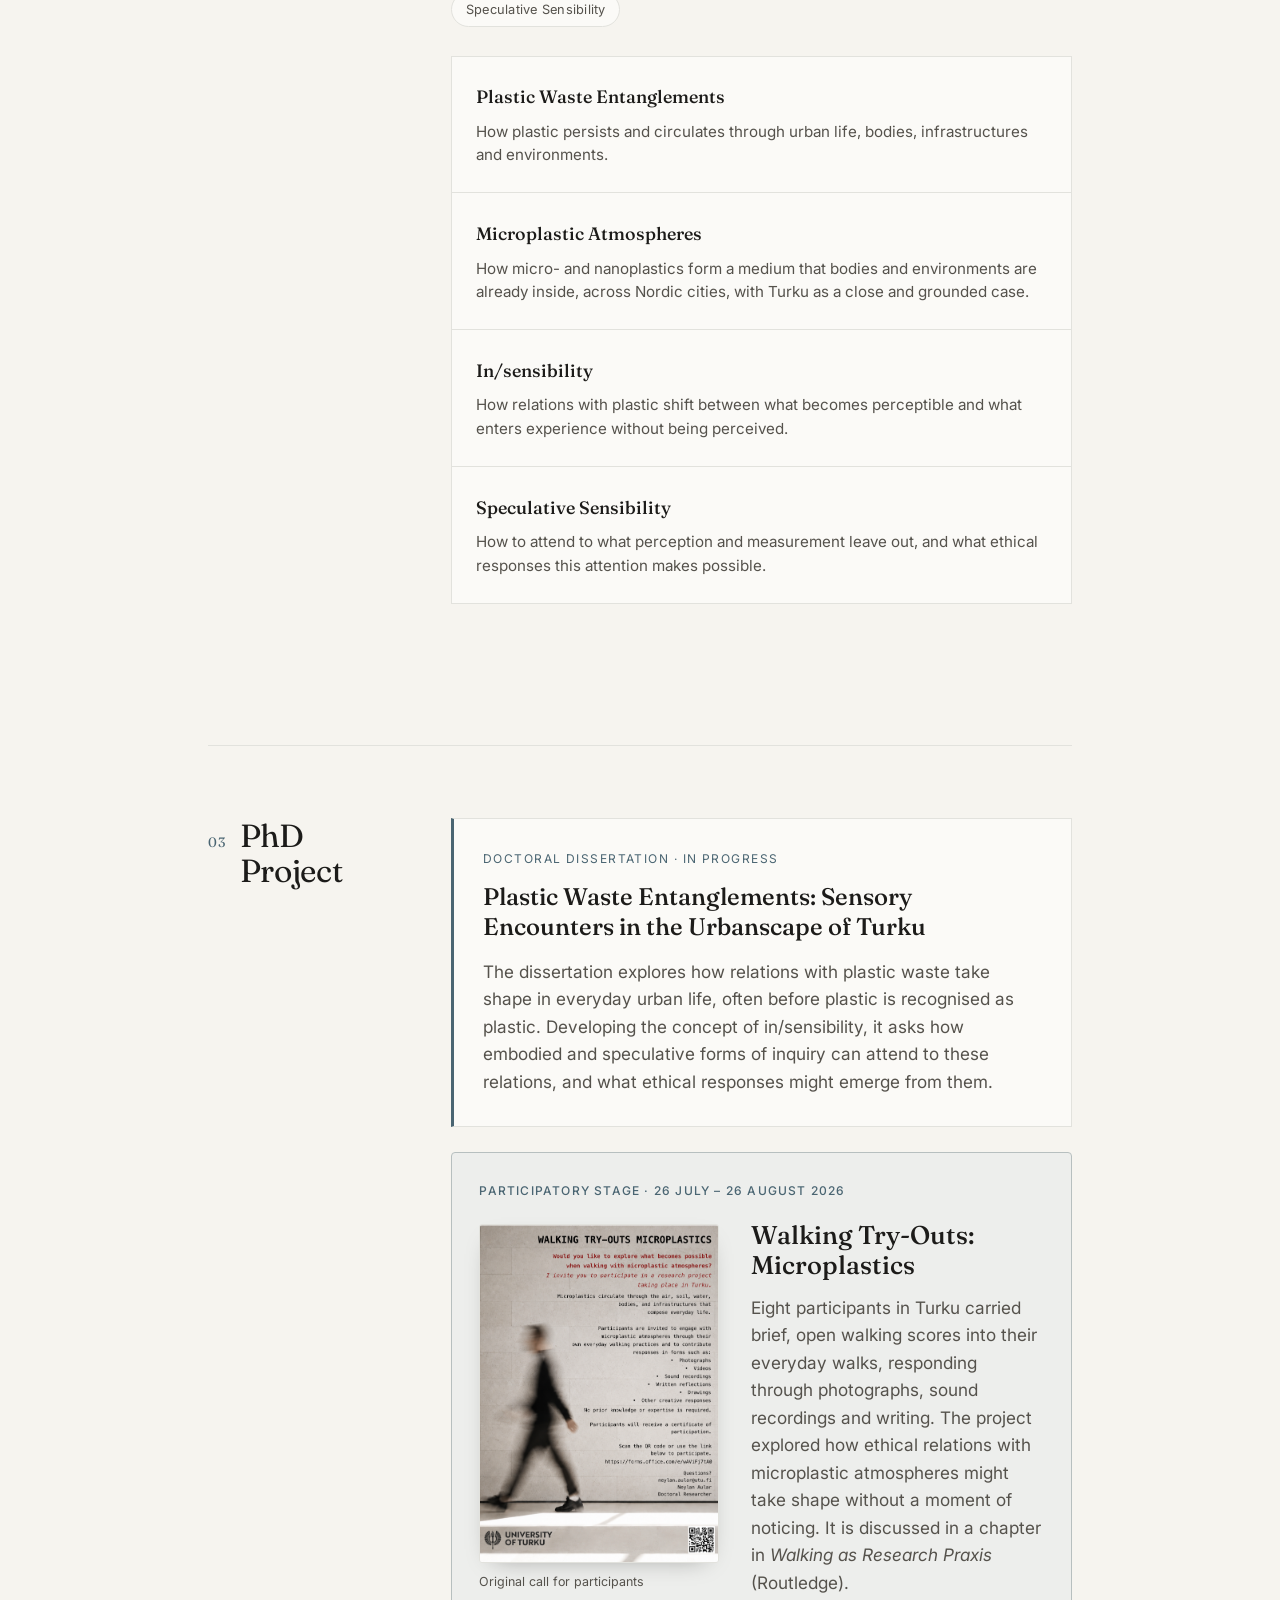
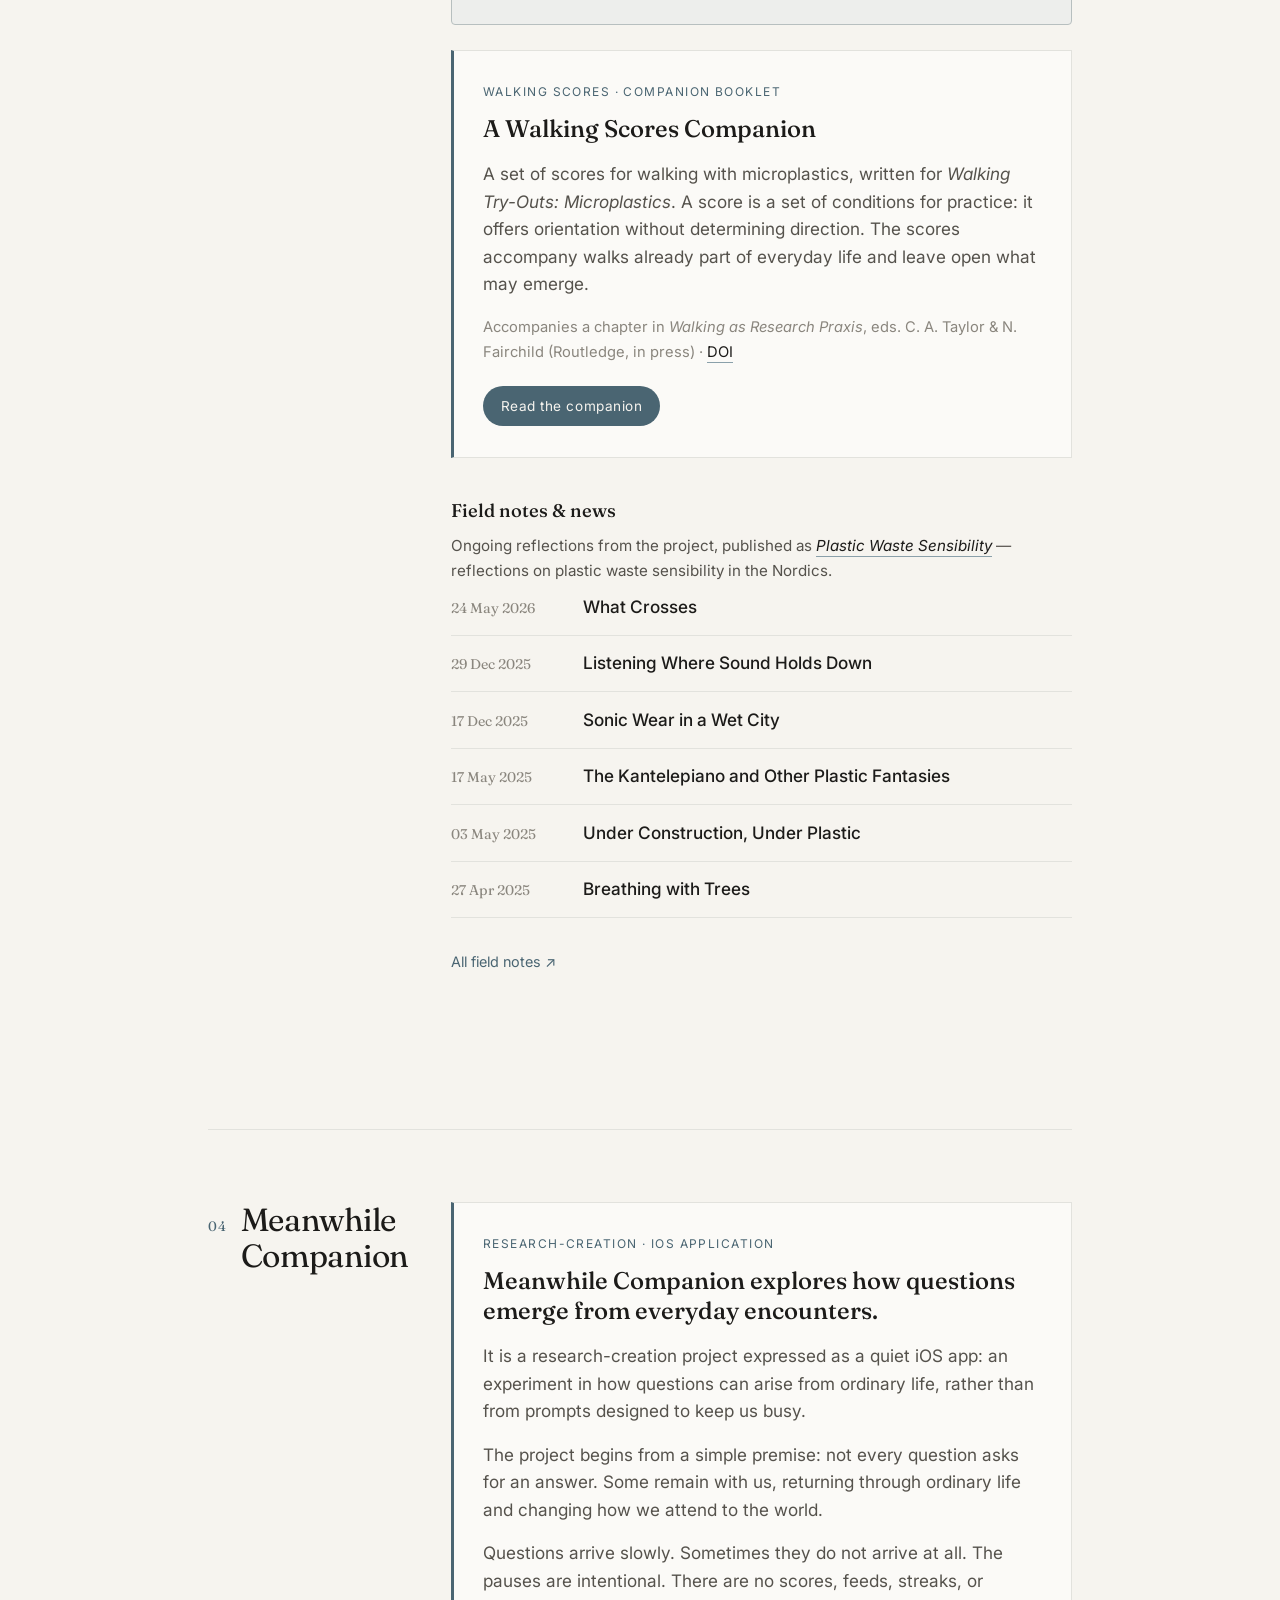
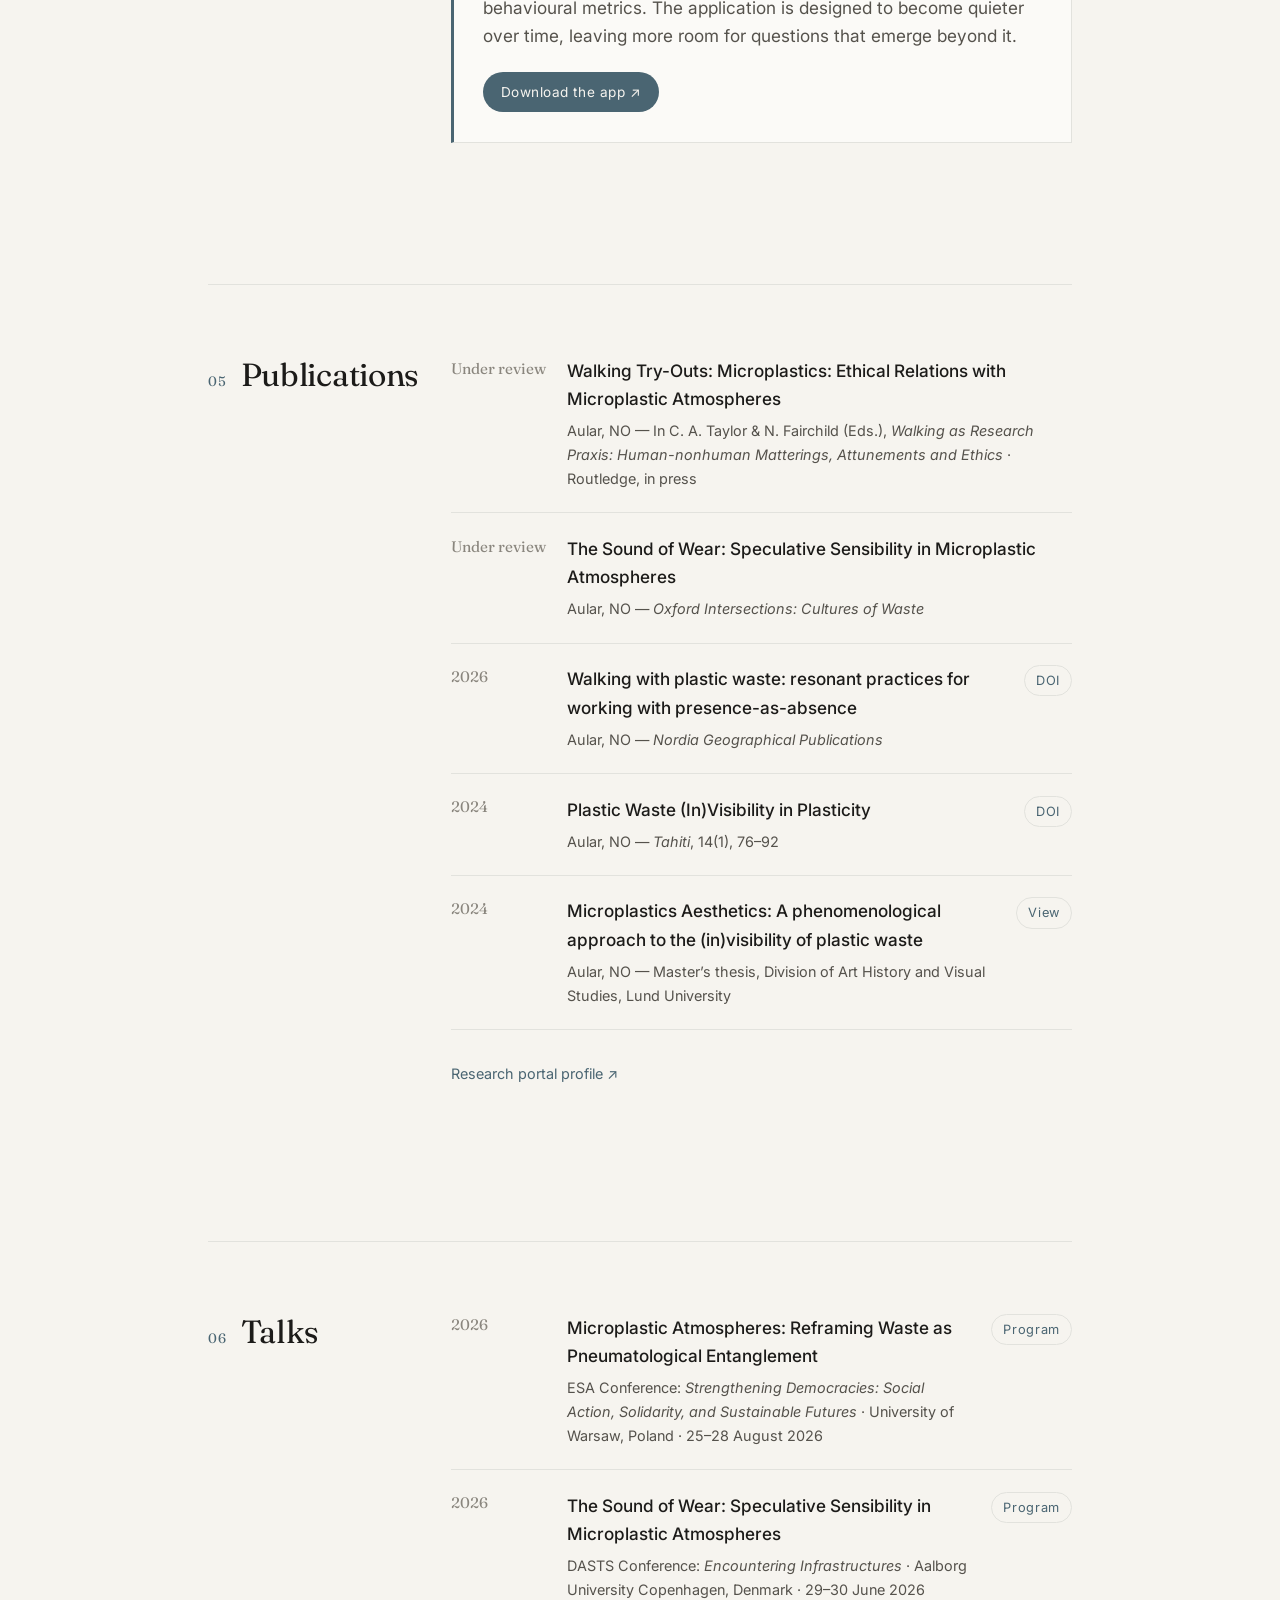
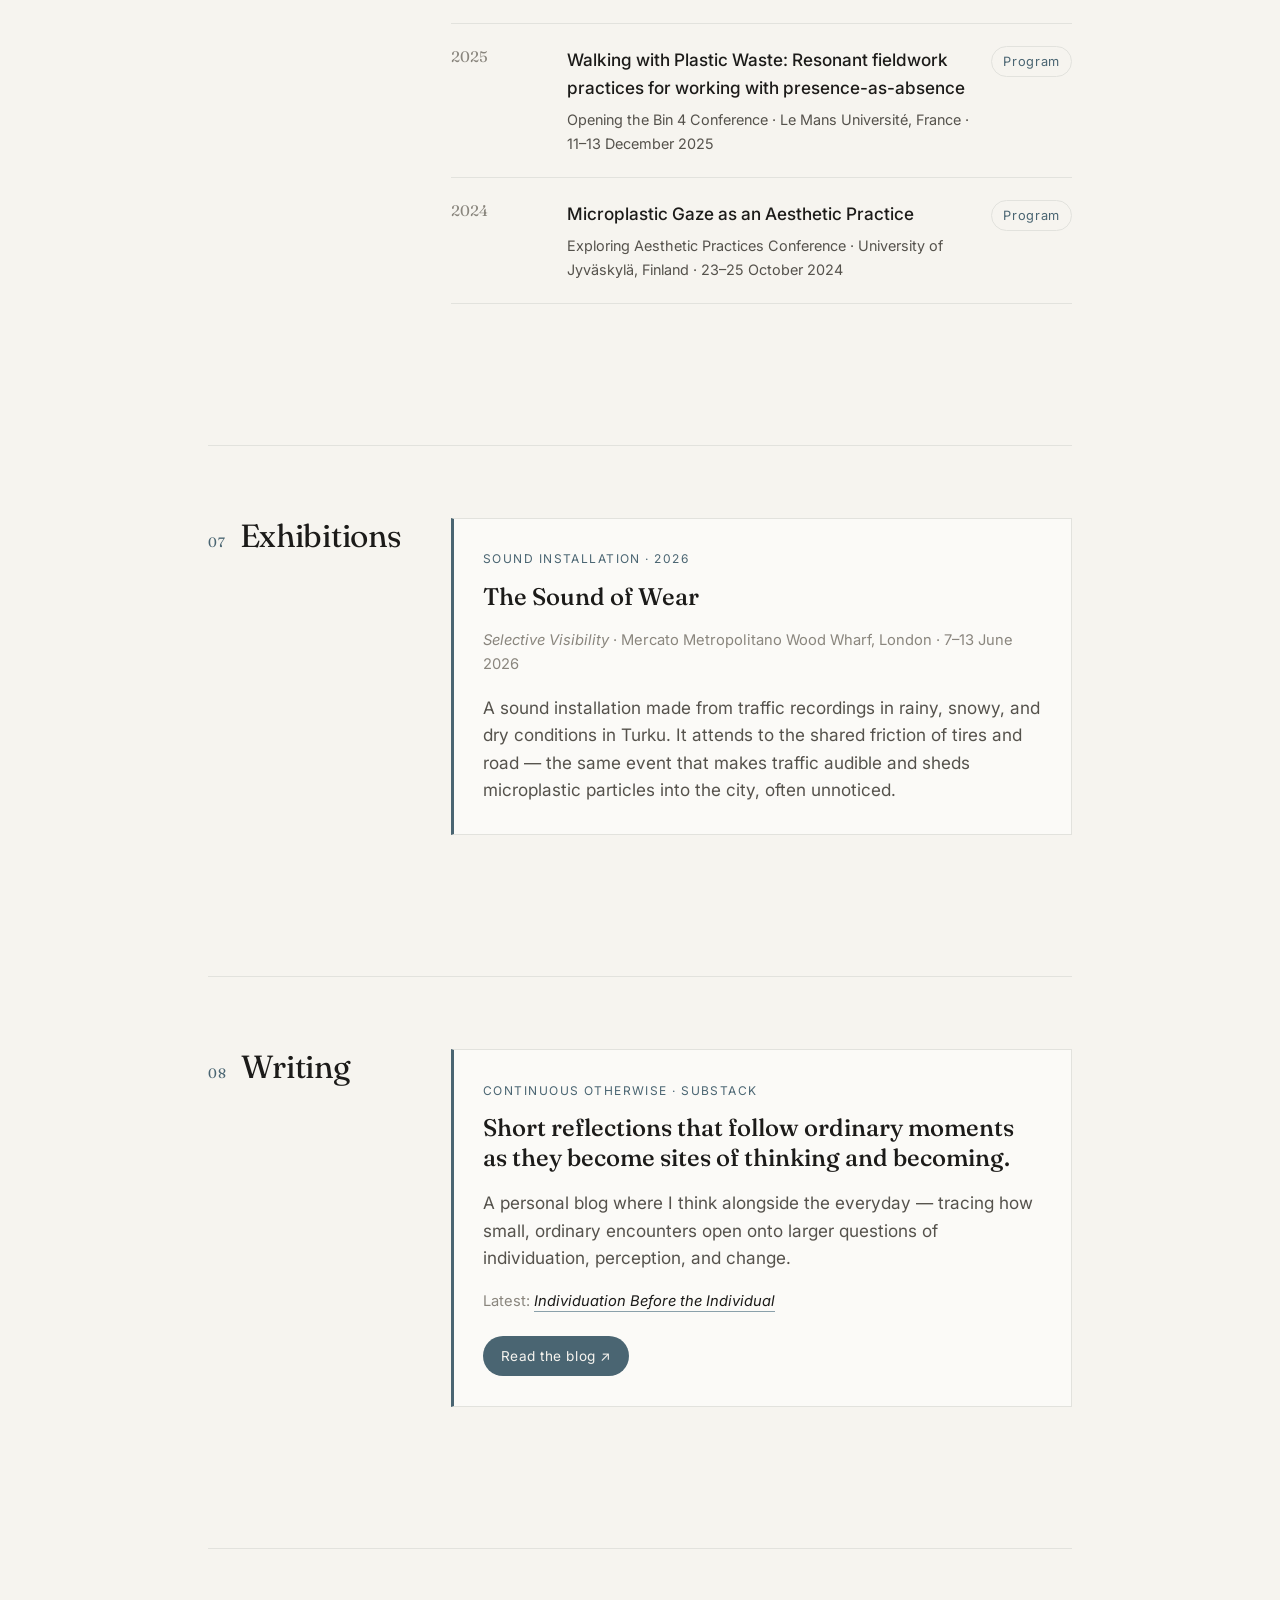
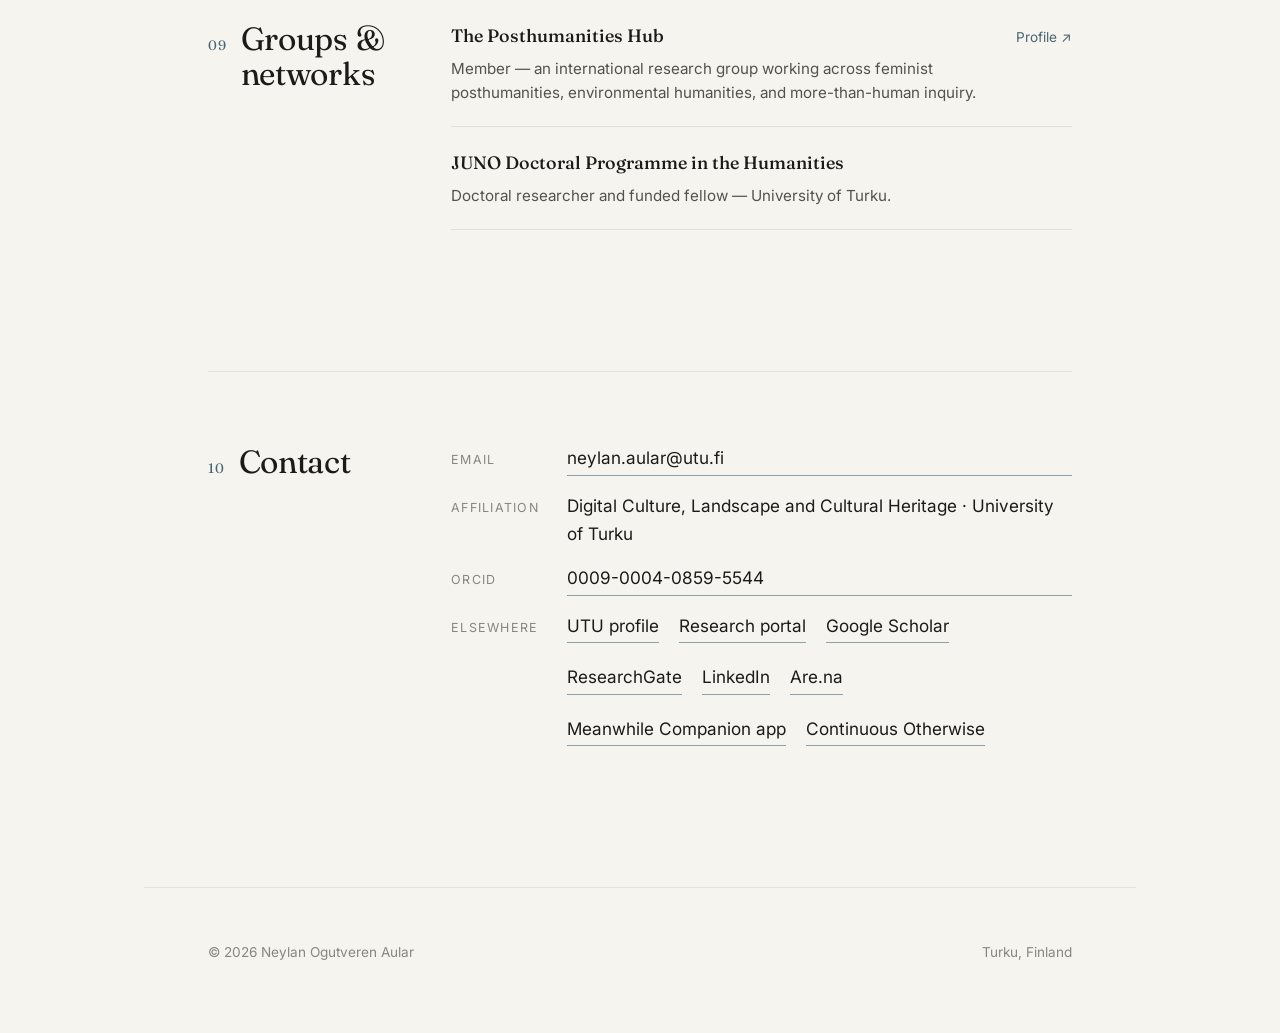
==== commit ceb3f371: "Align hero, About, metadata, and project names with the site copy brief Co-authored-by: Cursor <curs" ====
--- a/index.html
+++ b/index.html
@@ -9,8 +9,8 @@
   <link rel="shortcut icon" href="https://neylanaular.com/favicon.ico" />
   <link rel="icon" href="https://neylanaular.com/favicon.svg" type="image/svg+xml" />
   <link rel="apple-touch-icon" href="https://neylanaular.com/apple-touch-icon.png" />
-  <meta name="description" content="Doctoral researcher in Landscape Studies at the University of Turku, exploring microplastics, waste and in/sensibility in Nordic urban environments." />
-  <meta name="keywords" content="Landscape Studies, Feminist STS, Posthumanities, Plastic Waste Entanglements, Microplastic Atmospheres, In/sensibility, Speculative Sensibility" />
+  <meta name="description" content="Doctoral researcher in Landscape Studies at the University of Turku exploring microplastics, waste and in/sensibility in Nordic urban environments." />
+  <meta name="keywords" content="Plastic Waste Entanglements, Microplastic Atmospheres, In/sensibility, Speculative Sensibility, Landscape Studies, Environmental Humanities, Feminist STS, Posthumanities" />
   <meta name="author" content="Neylan Ogutveren Aular" />
   <meta name="robots" content="index, follow" />
   <link rel="canonical" href="https://neylanaular.com/" />
@@ -19,12 +19,12 @@
   <meta property="og:type" content="website" />
   <meta property="og:site_name" content="Neylan Ogutveren Aular" />
   <meta property="og:title" content="Neylan Ogutveren Aular — Landscape Studies" />
-  <meta property="og:description" content="Doctoral researcher in Landscape Studies at the University of Turku, exploring microplastics, waste and in/sensibility in Nordic urban environments." />
+  <meta property="og:description" content="Doctoral researcher in Landscape Studies at the University of Turku exploring microplastics, waste and in/sensibility in Nordic urban environments." />
   <meta property="og:url" content="https://neylanaular.com/" />
   <meta property="og:locale" content="en_US" />
   <meta name="twitter:card" content="summary" />
   <meta name="twitter:title" content="Neylan Ogutveren Aular — Landscape Studies" />
-  <meta name="twitter:description" content="Doctoral researcher in Landscape Studies at the University of Turku, exploring microplastics, waste and in/sensibility in Nordic urban environments." />
+  <meta name="twitter:description" content="Doctoral researcher in Landscape Studies at the University of Turku exploring microplastics, waste and in/sensibility in Nordic urban environments." />
 
   <link rel="preconnect" href="https://fonts.googleapis.com" />
   <link rel="preconnect" href="https://fonts.gstatic.com" crossorigin />
@@ -47,13 +47,14 @@
       "name": "University of Turku"
     },
     "knowsAbout": [
-      "Landscape Studies",
-      "Feminist STS",
-      "Posthumanities",
       "Plastic Waste Entanglements",
       "Microplastic Atmospheres",
       "In/sensibility",
-      "Speculative Sensibility"
+      "Speculative Sensibility",
+      "Landscape Studies",
+      "Environmental Humanities",
+      "Feminist STS",
+      "Posthumanities"
     ],
     "sameAs": [
       "https://www.utu.fi/en/people/neylan-ogutveren-aular",
@@ -96,11 +97,10 @@
   <main id="main">
     <section id="top" class="hero">
       <h1 class="hero__name">Neylan Ogutveren&nbsp;Aular</h1>
-      <p class="hero__field"><span>Landscape Studies</span> · <span>Feminist STS</span> · <span>Posthumanities</span></p>
-      <p class="hero__topic"><span>Plastic Waste</span> · <span>Microplastic Atmospheres</span> · <span>In/sensibility</span></p>
+      <p class="hero__field"><span>Landscape Studies</span> · <span>Environmental Humanities</span> · <span>Feminist STS</span> · <span>Posthumanities</span></p>
       <p class="hero__lede">
-        I study plastic waste and microplastic atmospheres, exploring how
-        relations with plastic take shape before we identify it as plastic.
+        I study microplastic atmospheres, exploring how relations with plastic
+        take shape before we identify it as such.
       </p>
       <div class="hero__links">
         <a href="#contact">Get in touch</a>
@@ -130,7 +130,7 @@
           ways we perceive, measure and name it.
         </p>
         <p>
-          I call this condition in/sensibility: the shifting relation between what
+          I call this condition <em>in/sensibility</em>: the shifting relation between what
           becomes perceptible and what enters experience without being perceived.
           My research stays with this shifting relation. Through embodied and
           speculative inquiry, I ask how relations with plastic take shape before
@@ -325,7 +325,7 @@
           <li class="pub">
             <div class="pub__year">Under review</div>
             <div class="pub__meta">
-              <p class="pub__title">Walking Try-outs Microplastics: Ethical Relations with Microplastic Atmospheres</p>
+              <p class="pub__title">Walking Try-Outs: Microplastics: Ethical Relations with Microplastic Atmospheres</p>
               <p class="pub__venue">Aular, NO — In C. A. Taylor &amp; N. Fairchild (Eds.), <em>Walking as Research Praxis: Human-nonhuman Matterings, Attunements and Ethics</em> · Routledge, in press</p>
             </div>
           </li>
--- a/styles.css
+++ b/styles.css
@@ -198,7 +198,7 @@
   line-height: 1.75;
   margin: 0;
 }
-.hero__field { color: var(--accent); }
+.hero__field { color: var(--accent); margin-bottom: 1.9rem; }
 .hero__topic { color: var(--ink-soft); margin-bottom: 1.9rem; }
 /* Break the lists at the separators rather than inside a term. */
 .hero__field span,
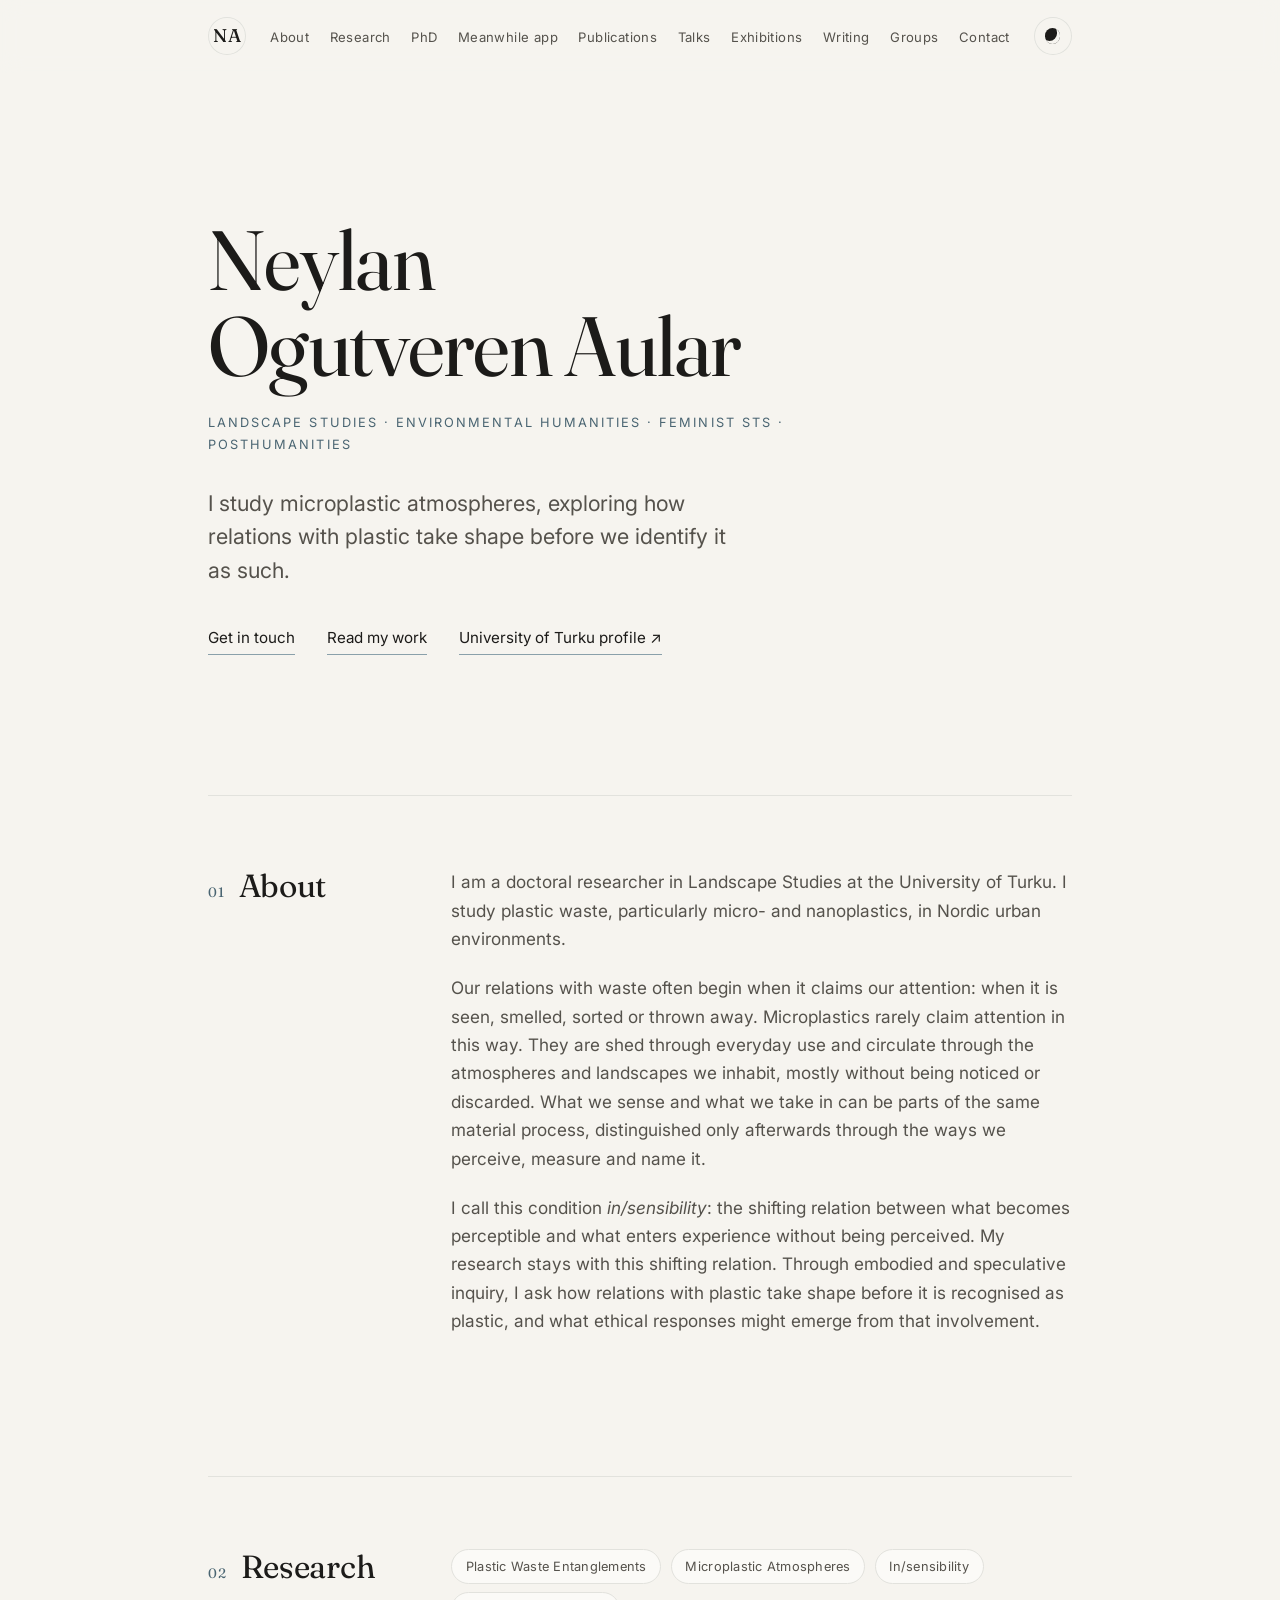
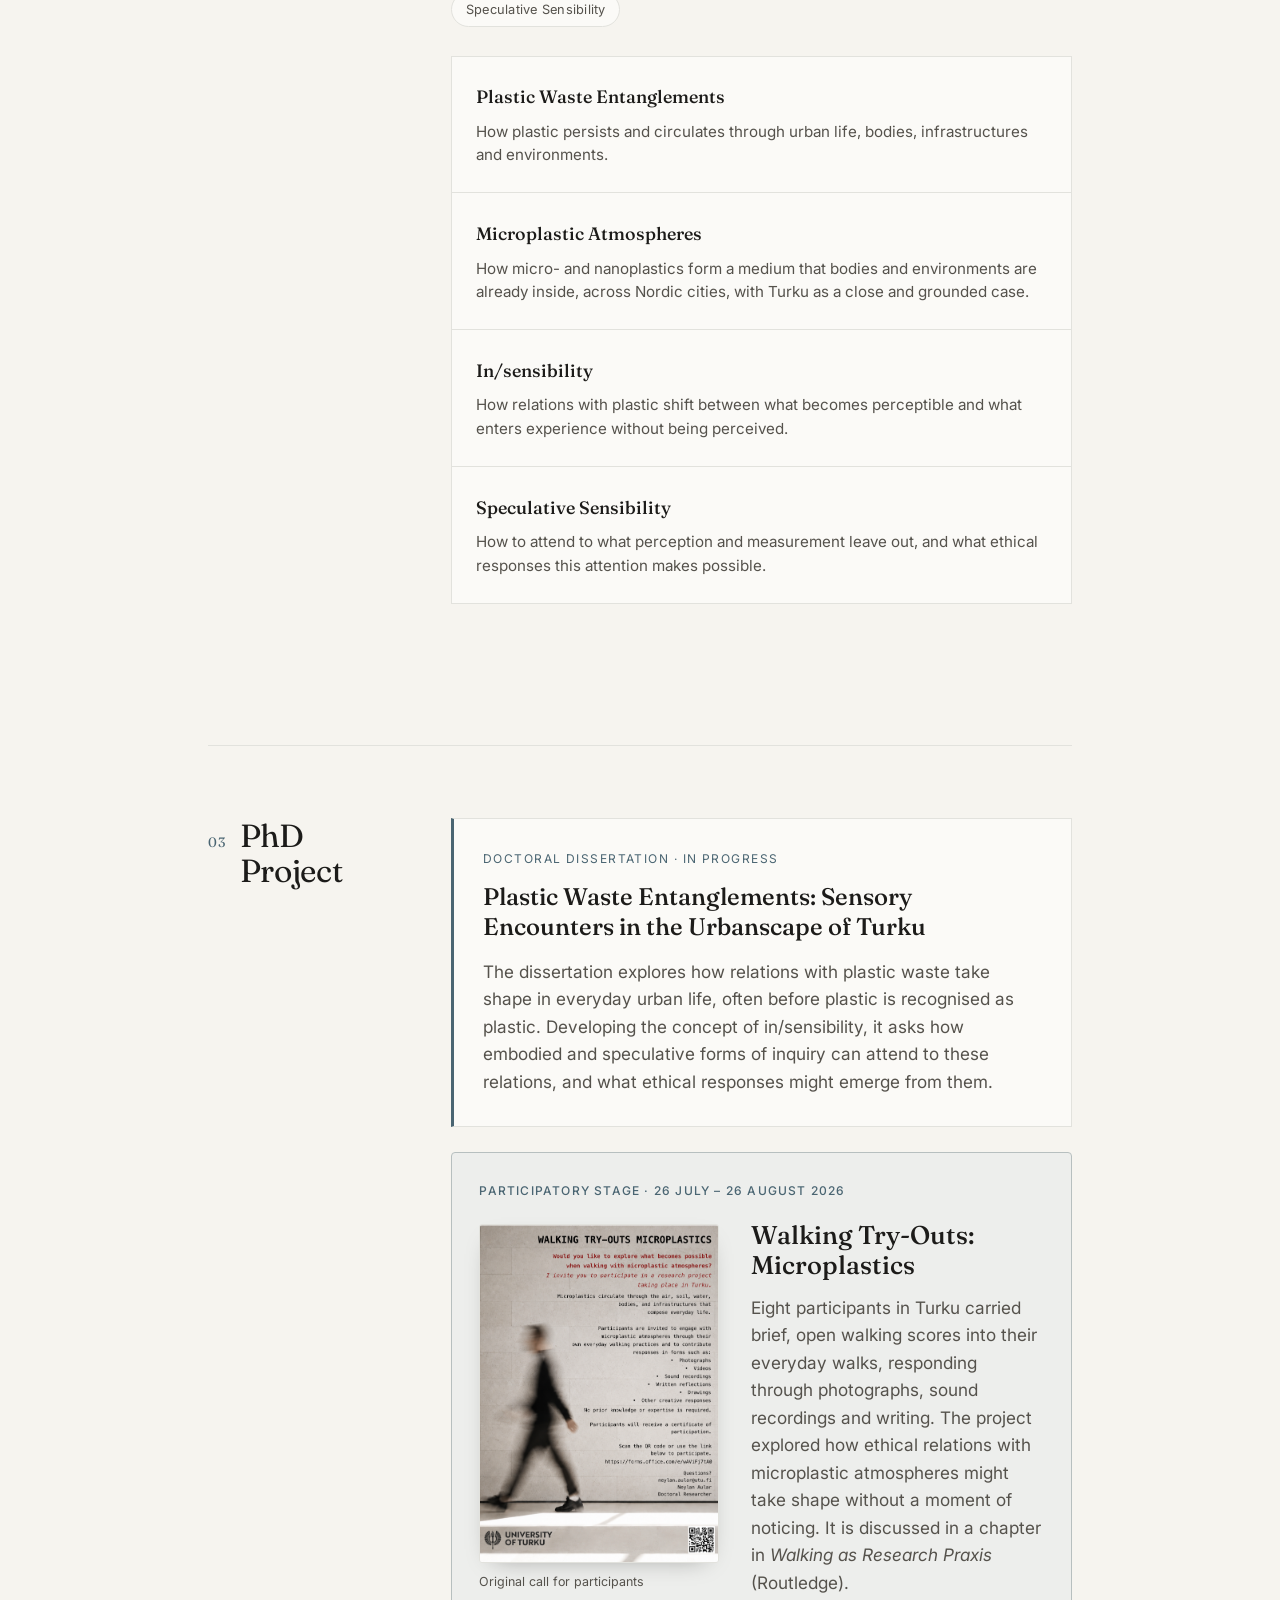
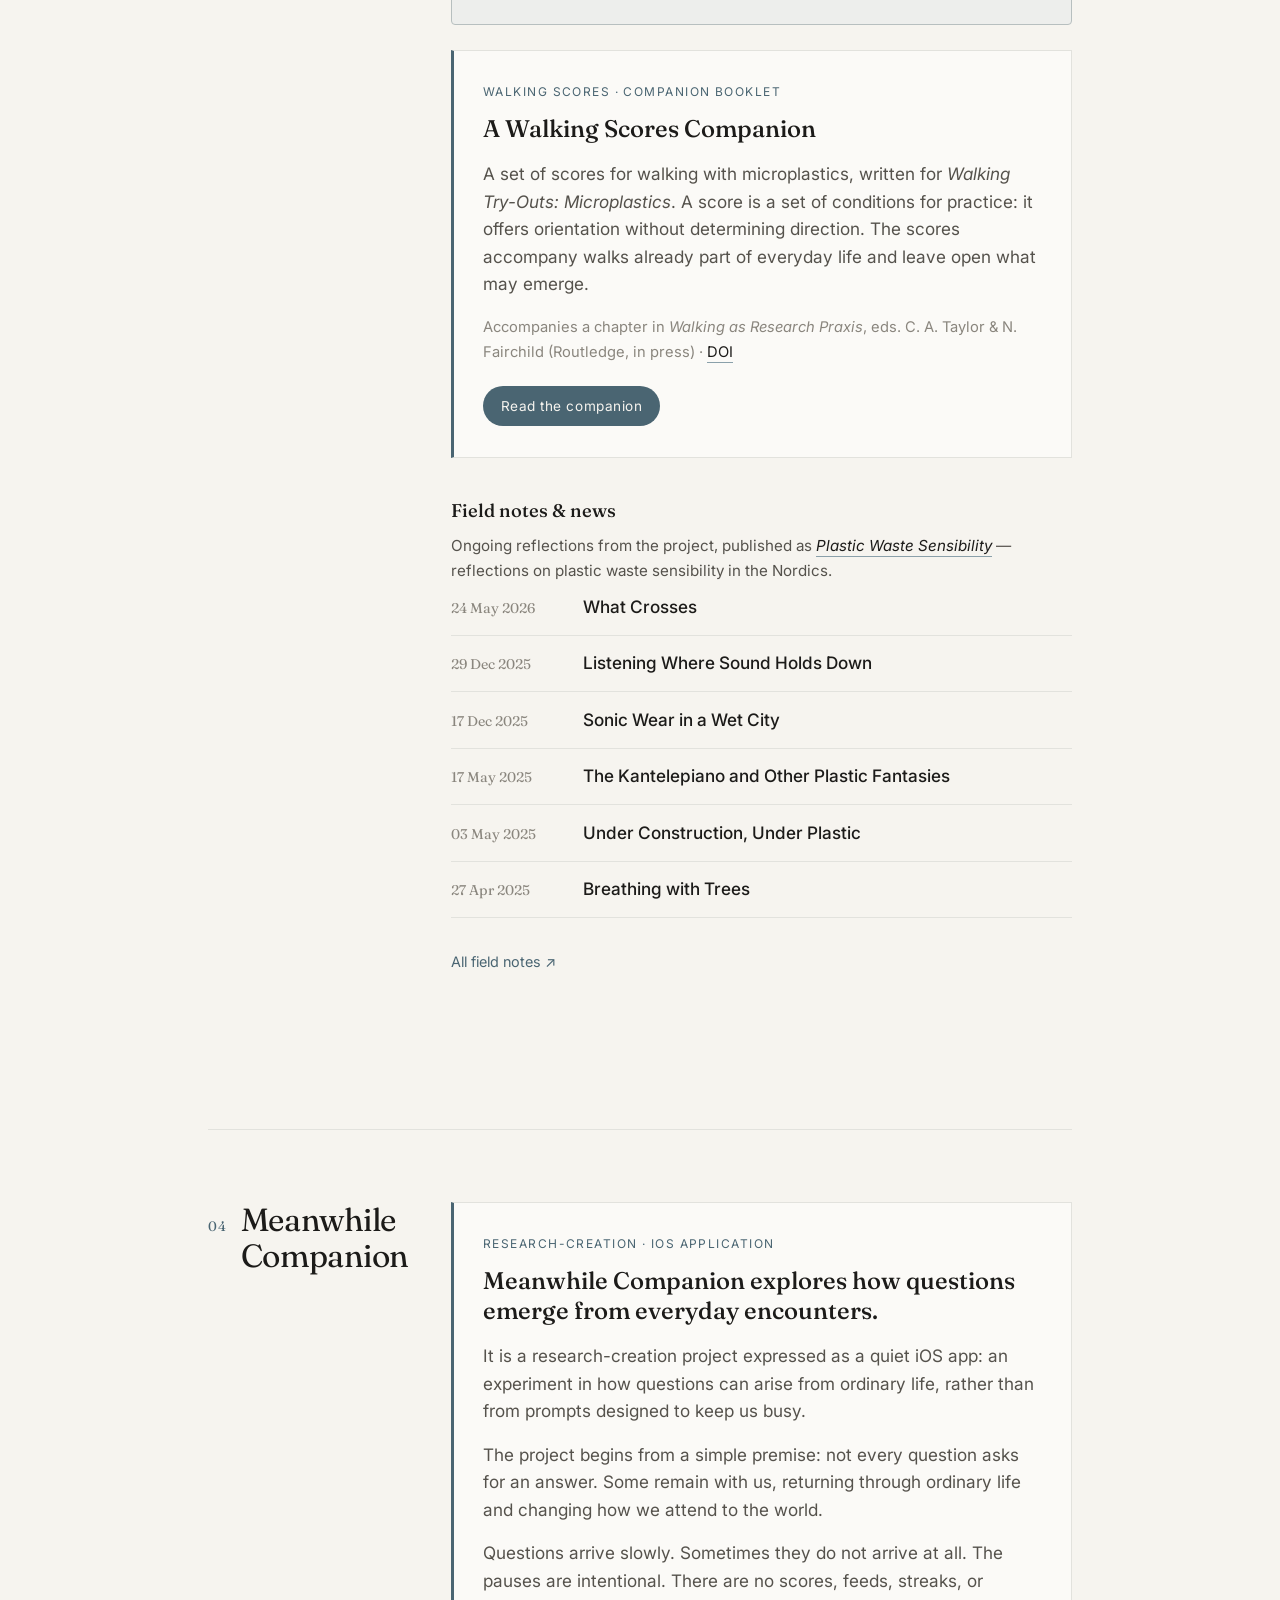
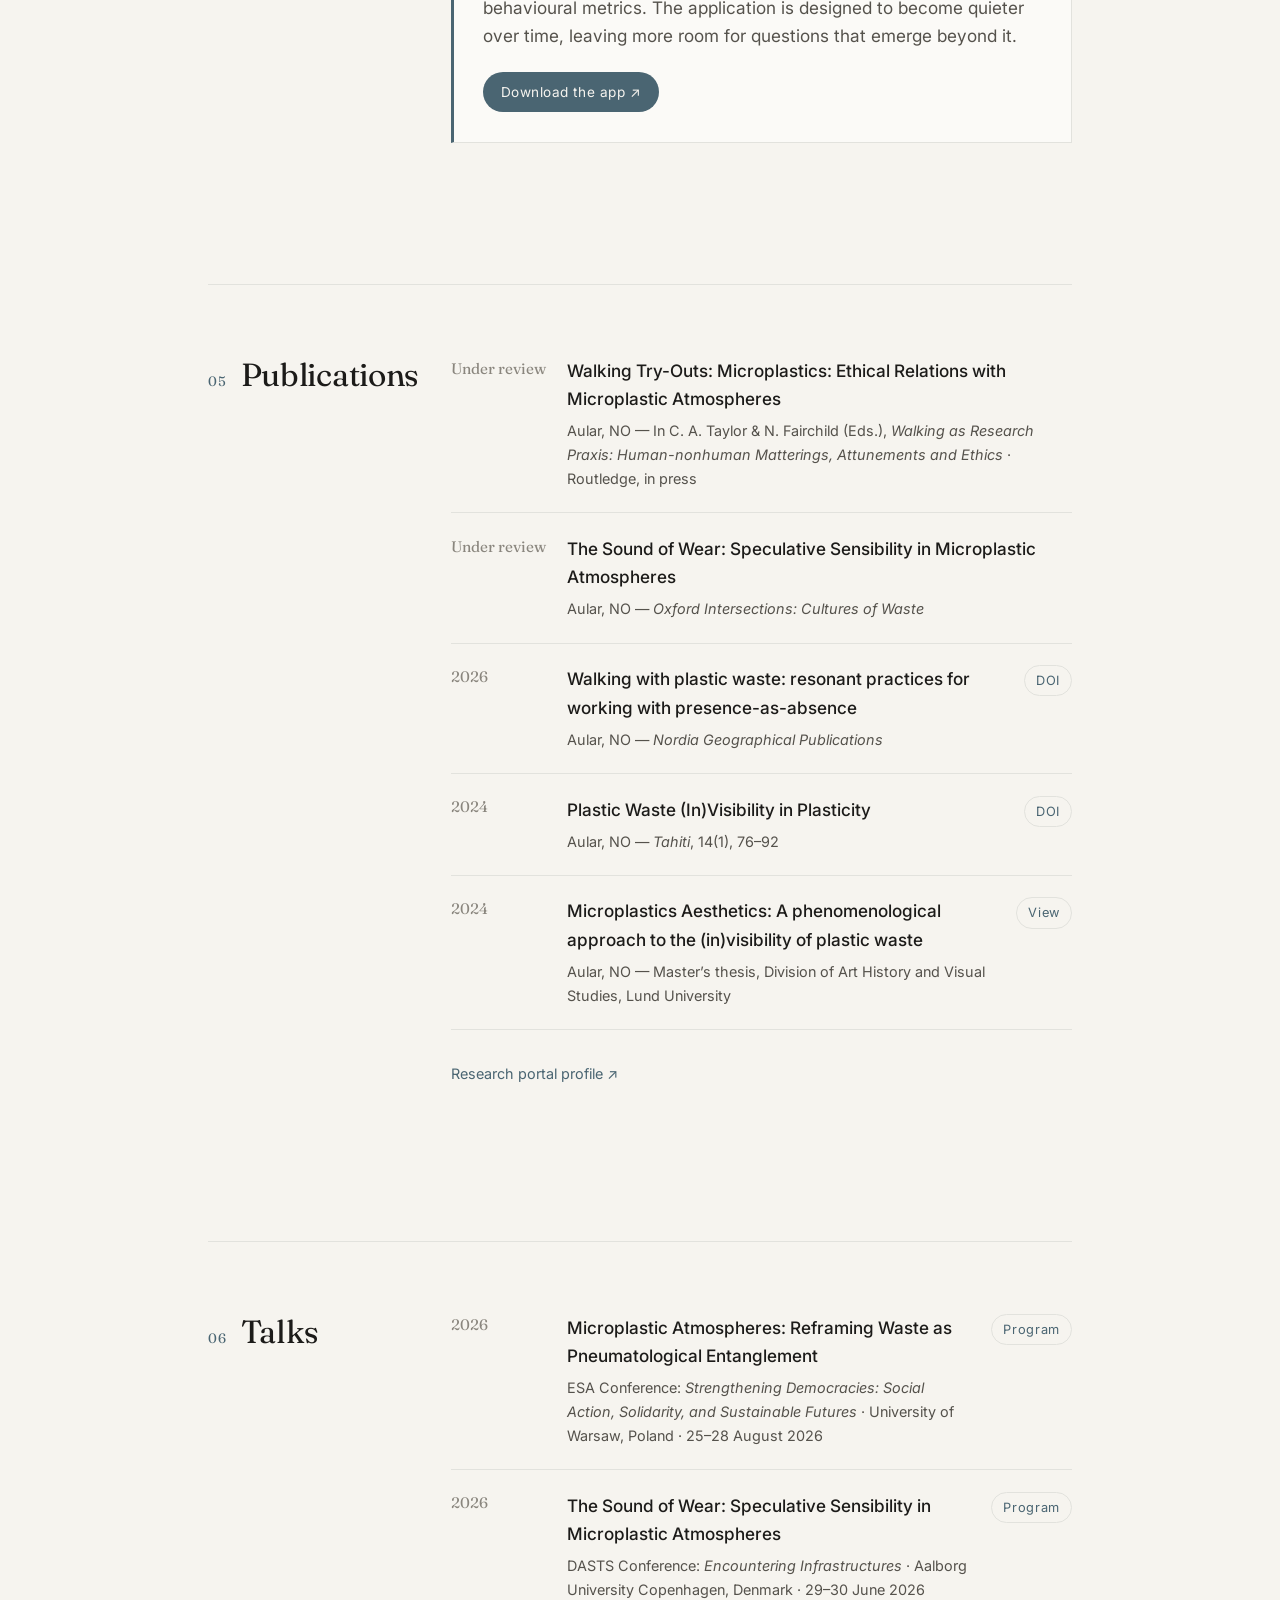
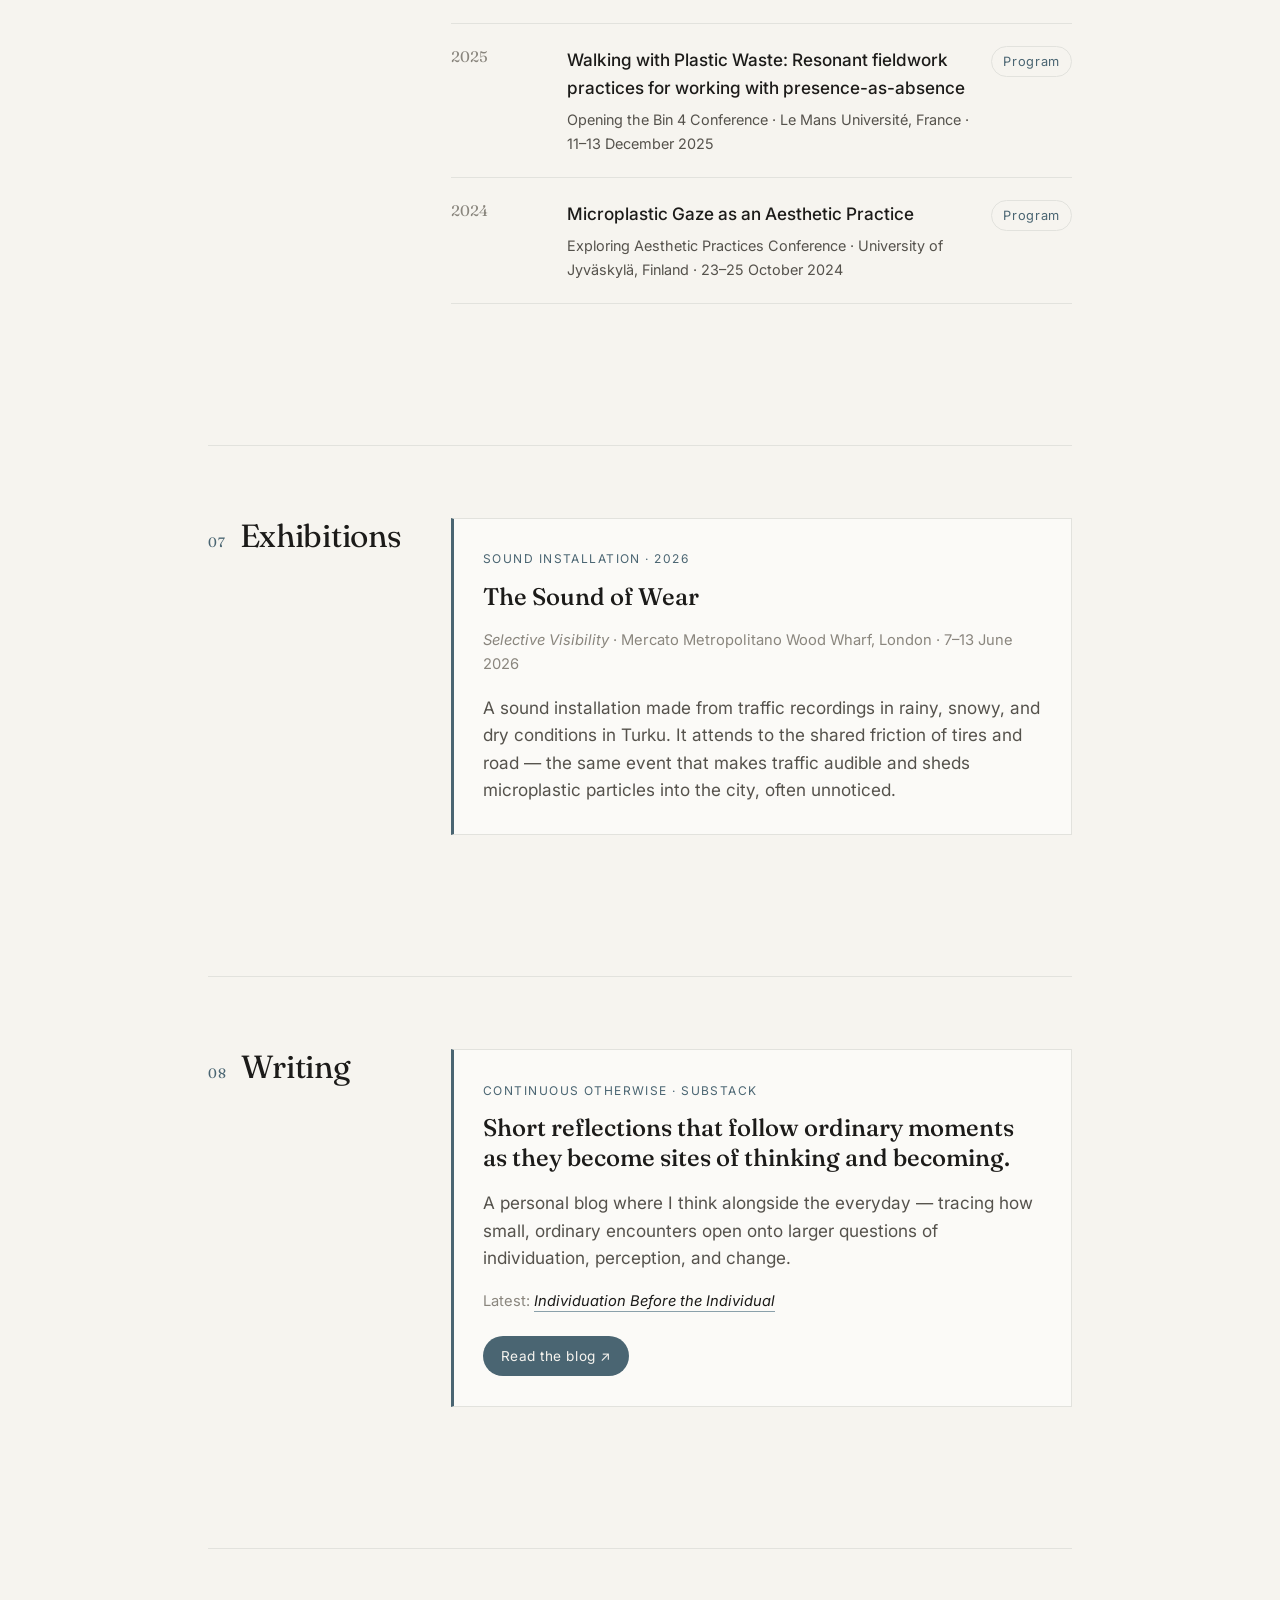
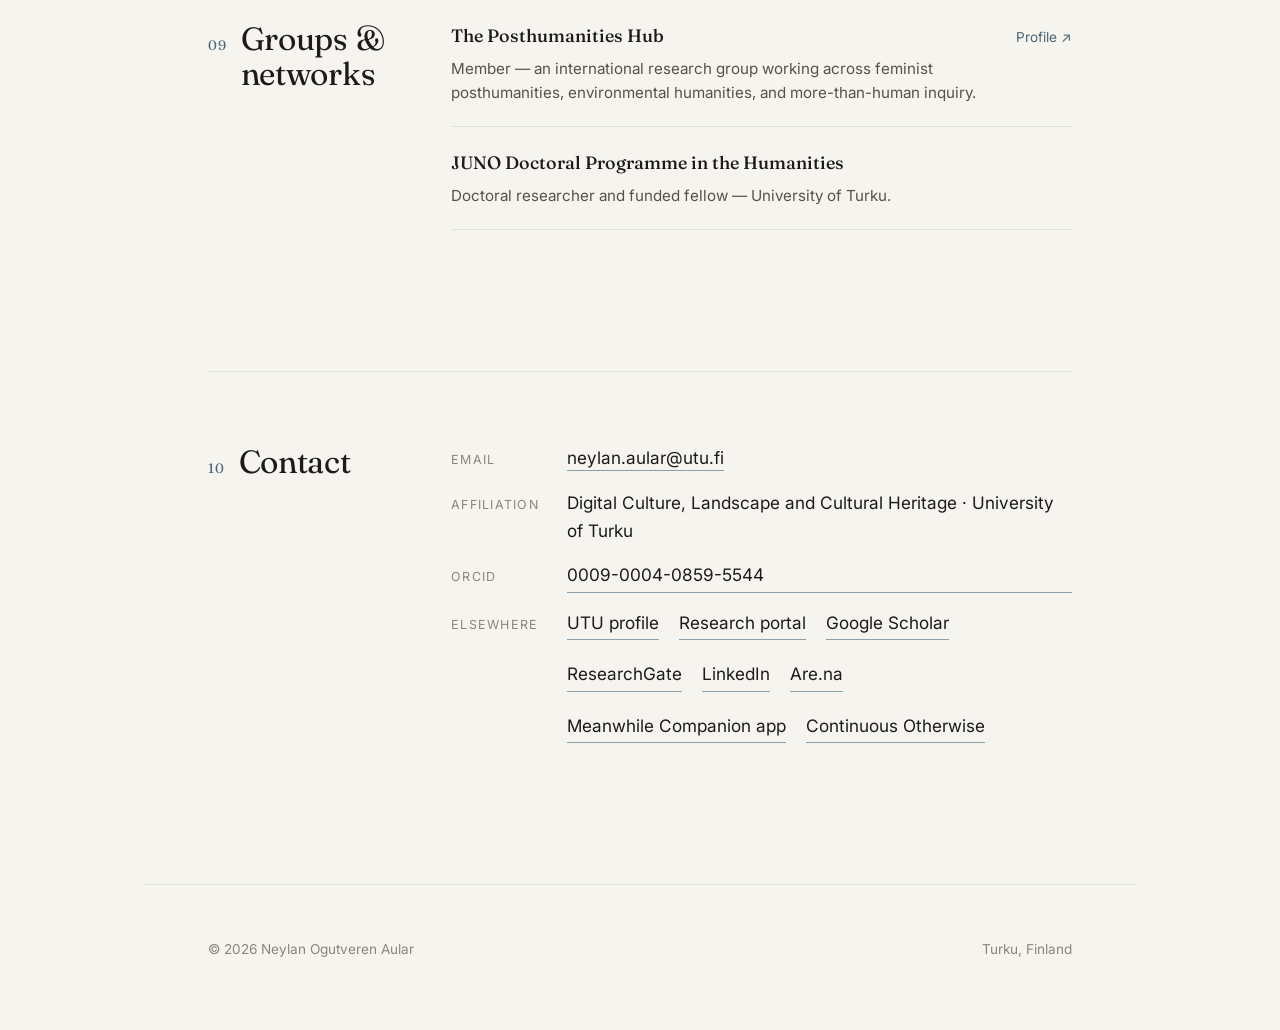
==== commit 412202d9: "Copy the email address on click instead of opening a mail app Co-authored-by: Cursor <cursoragent@cu" ====
--- a/index.html
+++ b/index.html
@@ -492,7 +492,10 @@
         <div class="contact">
           <p class="contact__line">
             <span class="contact__label">Email</span>
-            <a href="mailto:neylan.aular@utu.fi">neylan.aular@utu.fi</a>
+            <span>
+              <a href="mailto:neylan.aular@utu.fi" class="js-copy-email" title="Copy email address">neylan.aular@utu.fi</a>
+              <span class="copy-status" aria-live="polite"></span>
+            </span>
           </p>
           <p class="contact__line">
             <span class="contact__label">Affiliation</span>
--- a/styles.css
+++ b/styles.css
@@ -610,6 +610,14 @@
   transition: color 0.25s ease, border-color 0.25s ease;
 }
 .contact__line a:hover { color: var(--accent); border-color: var(--accent); }
+.copy-status {
+  margin-left: 0.7rem;
+  font-size: 0.78rem;
+  letter-spacing: 0.1em;
+  text-transform: uppercase;
+  color: var(--accent);
+}
+.copy-status:empty { display: none; }
 .contact__set { display: flex; flex-wrap: wrap; gap: 1.25rem; }
 
 /* Footer */
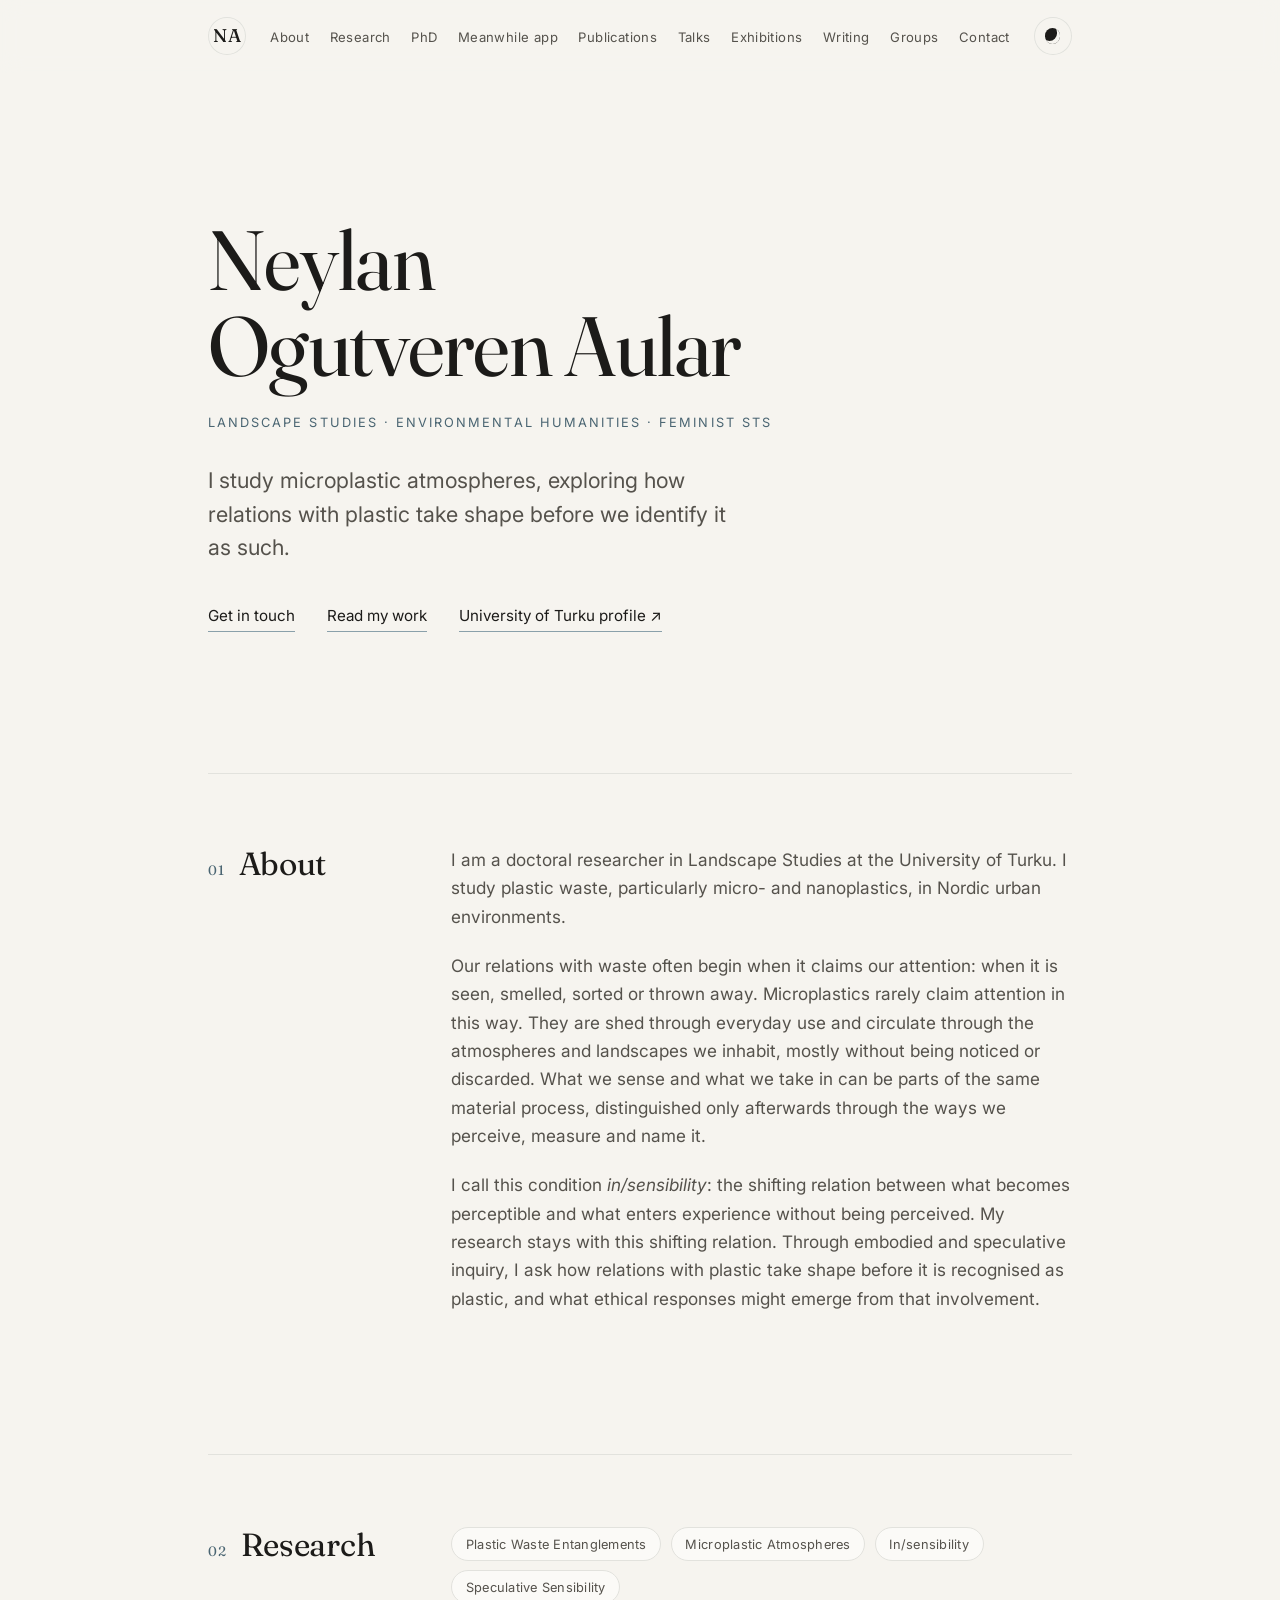
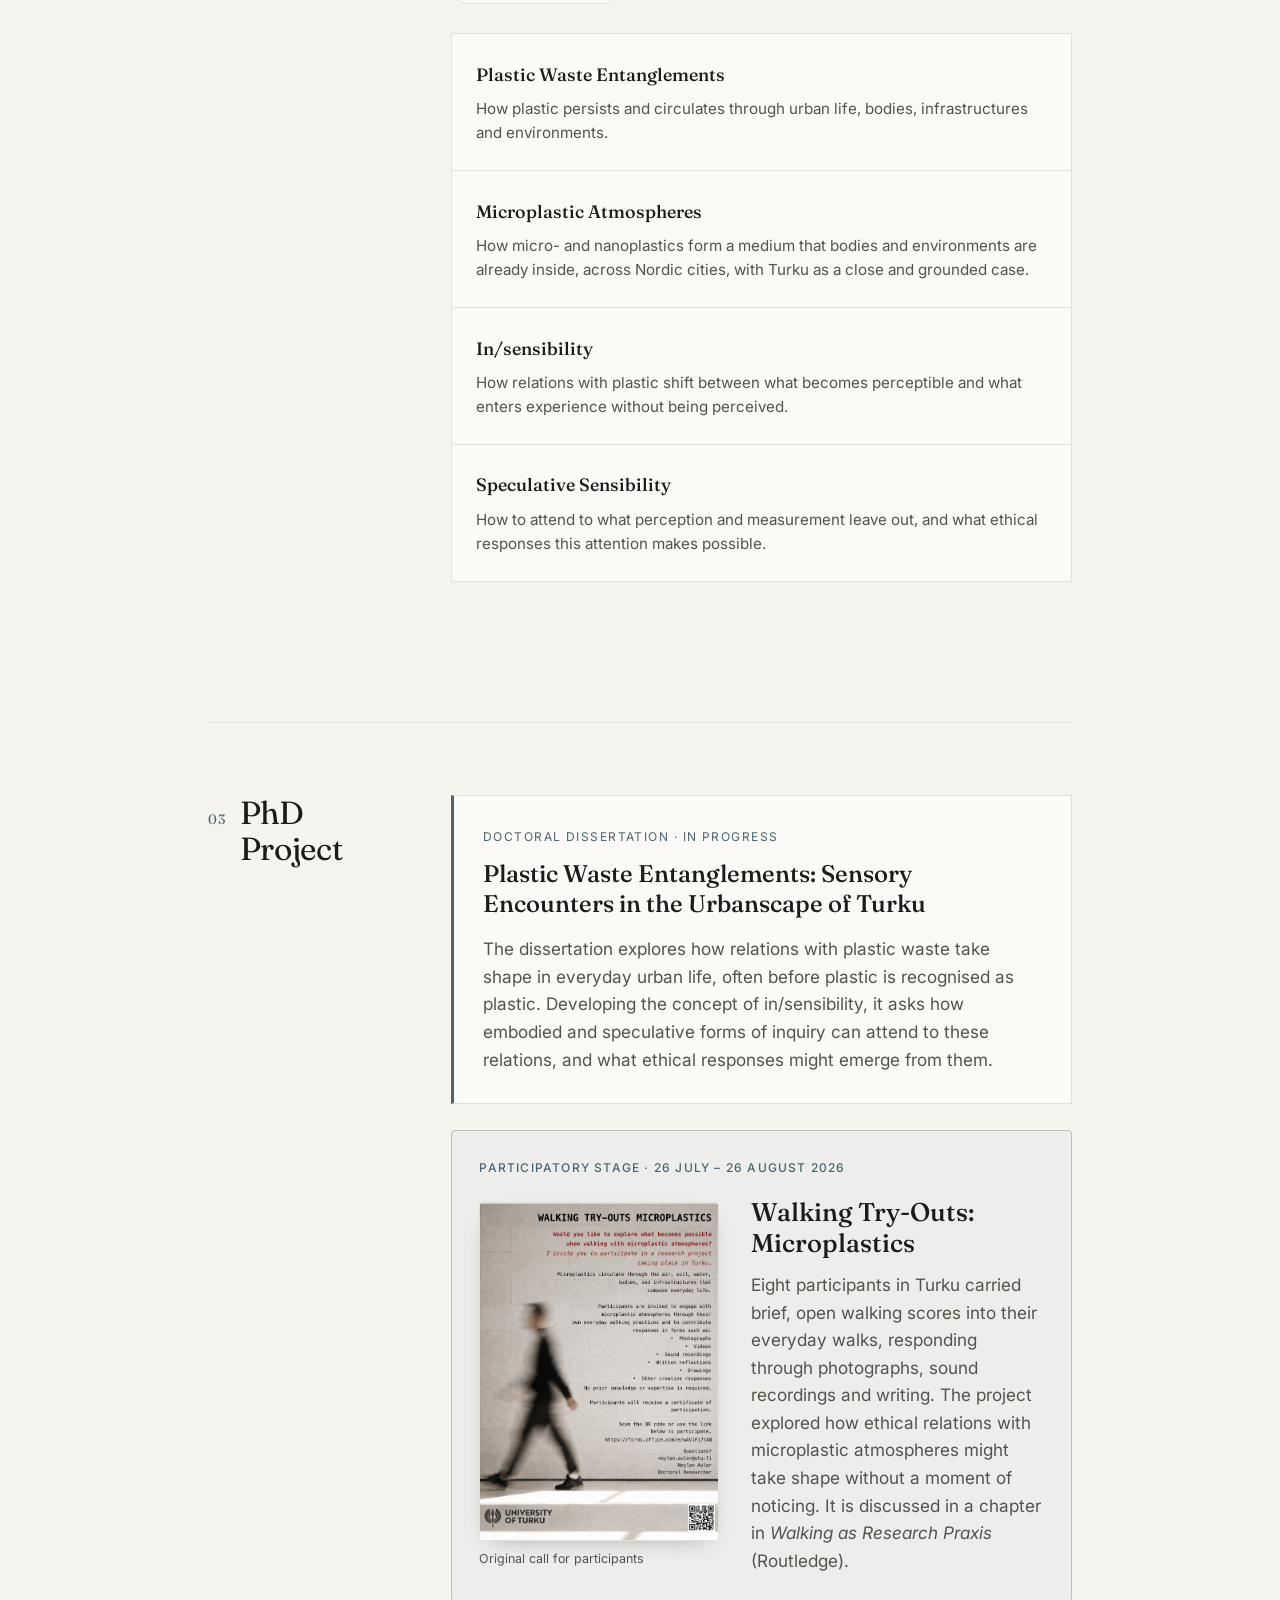
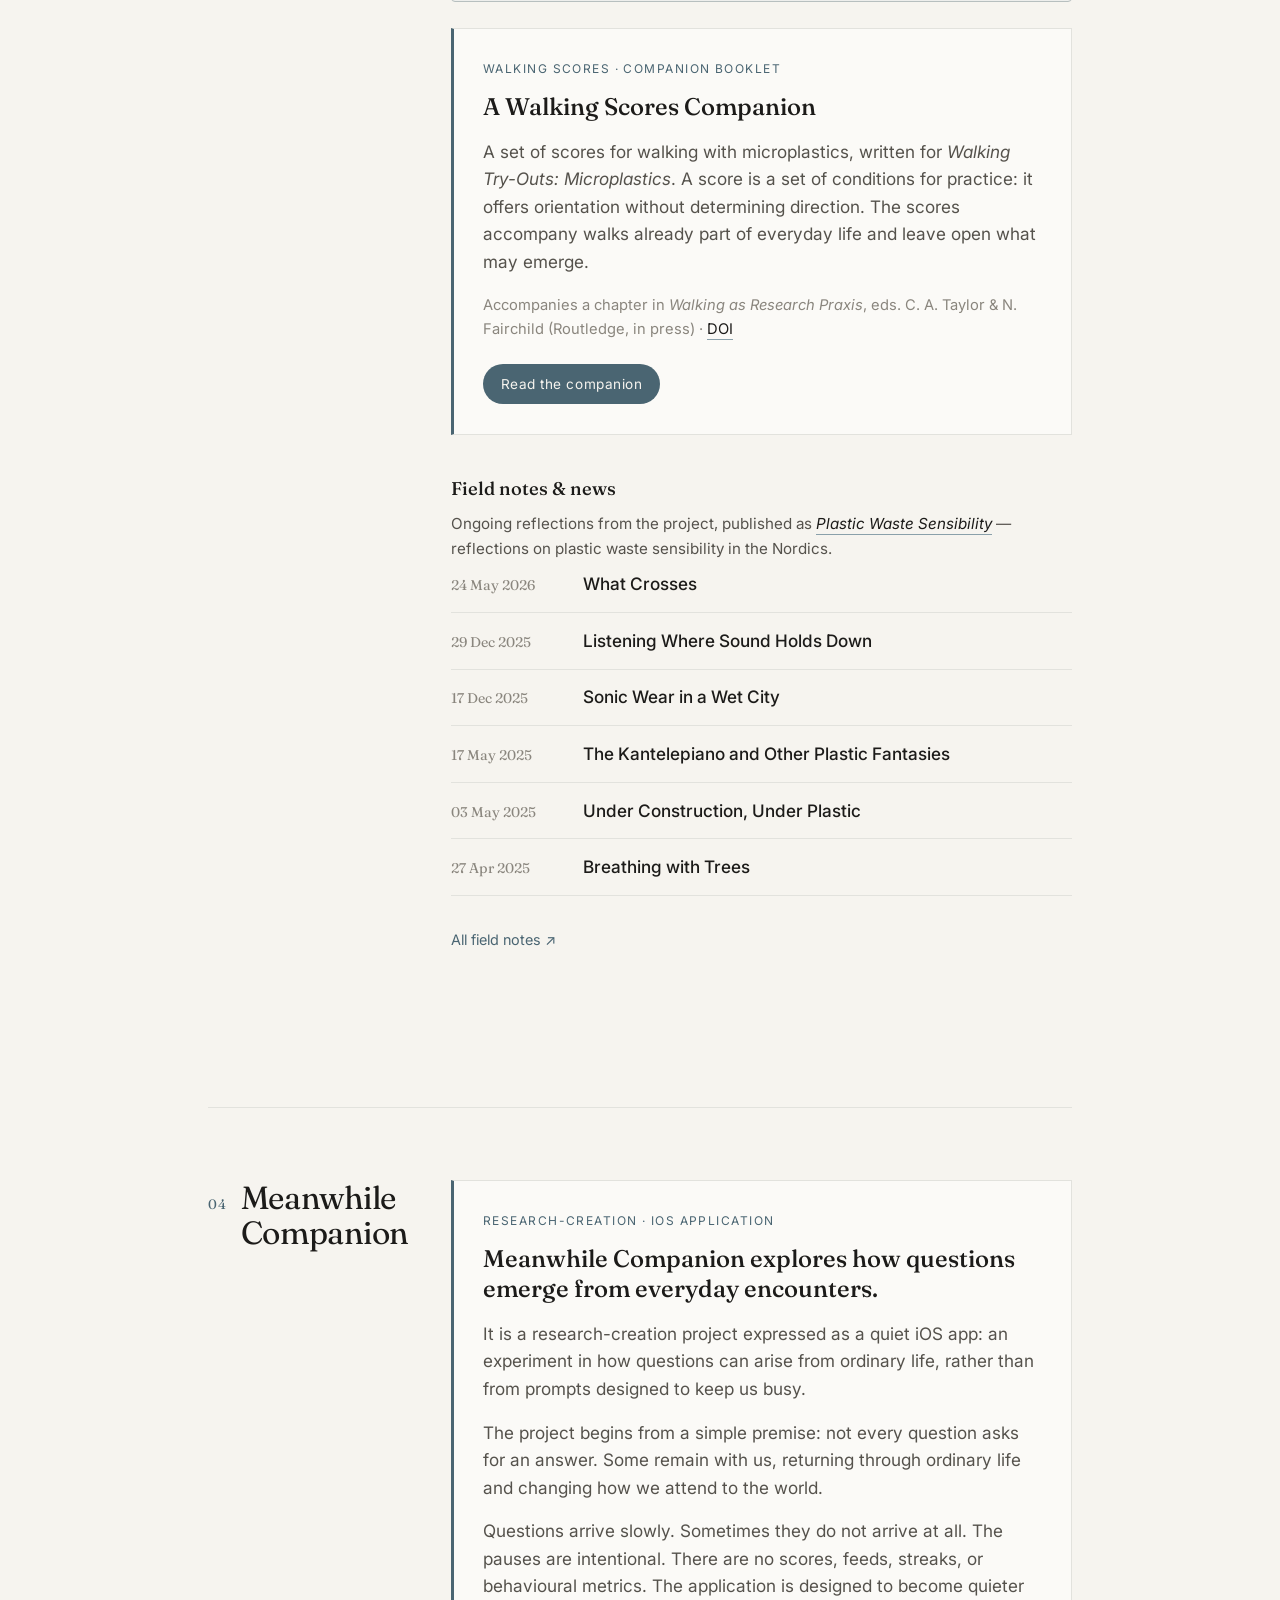
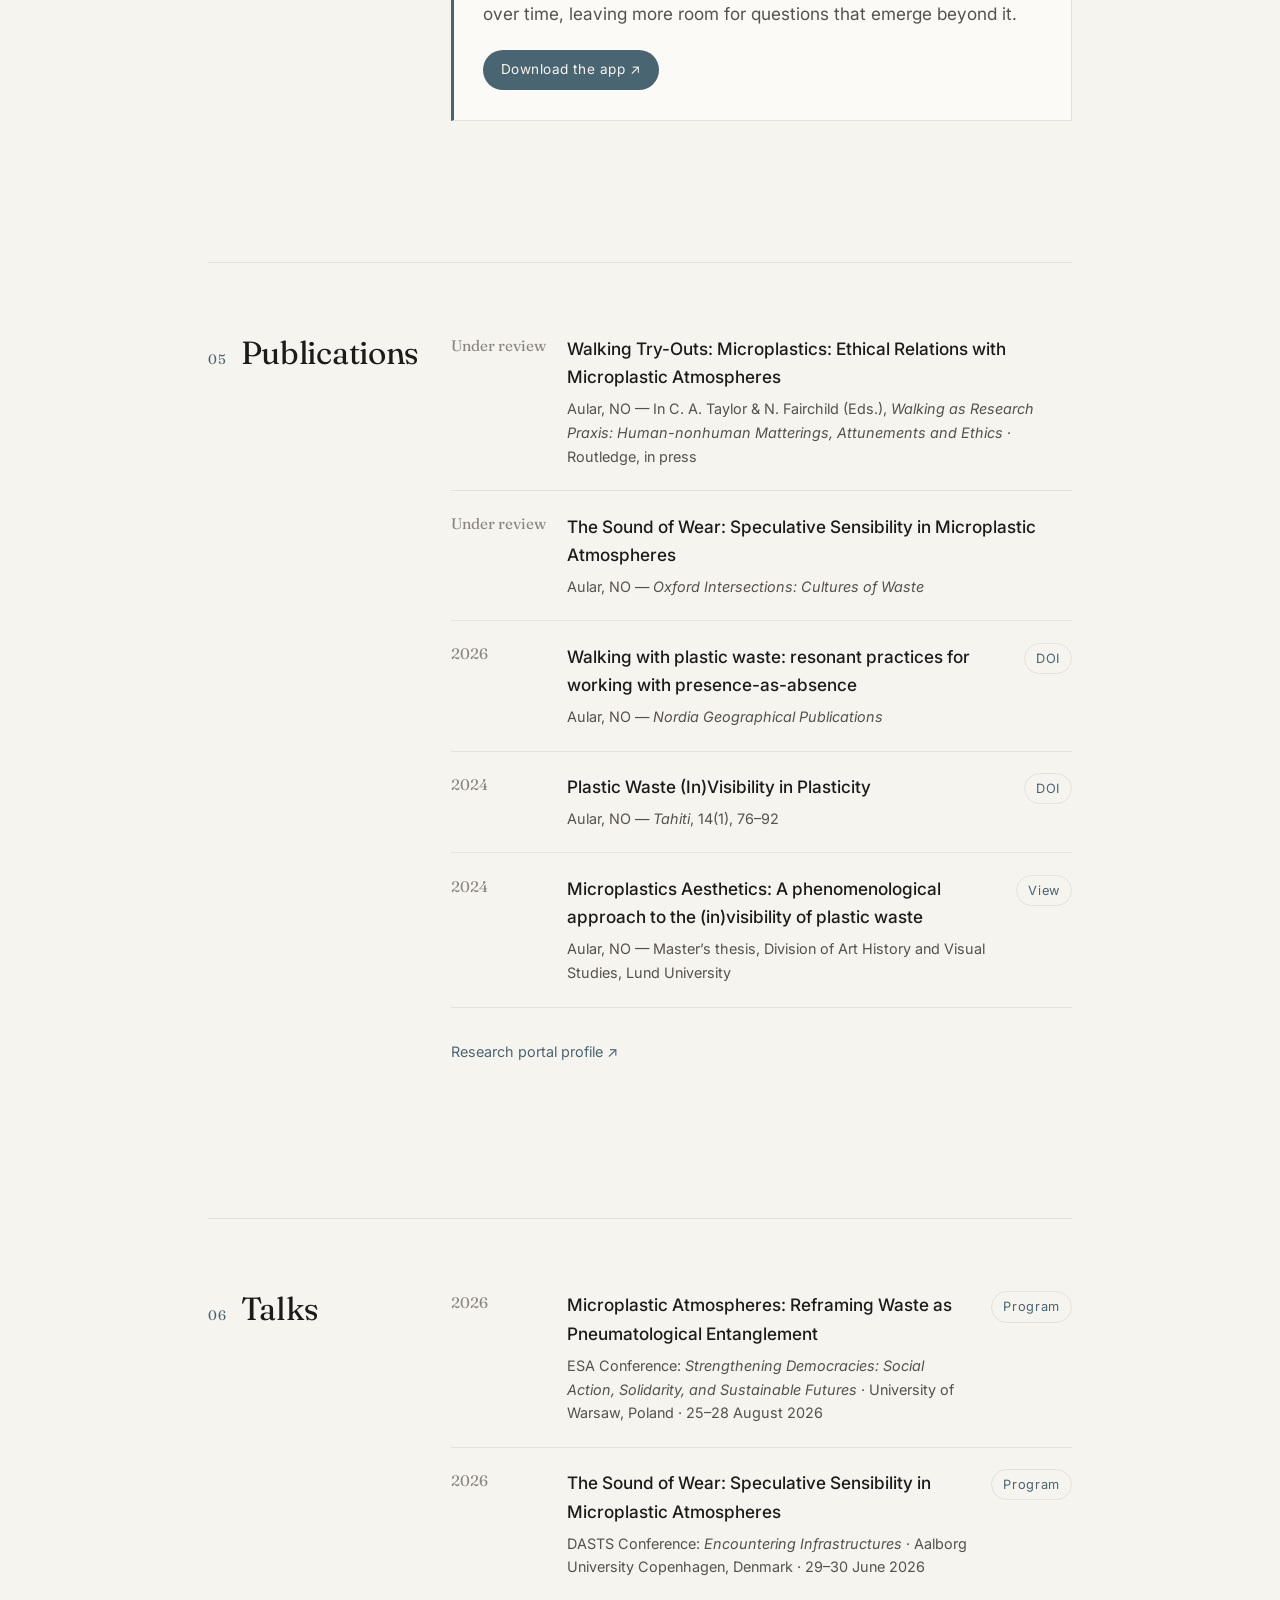
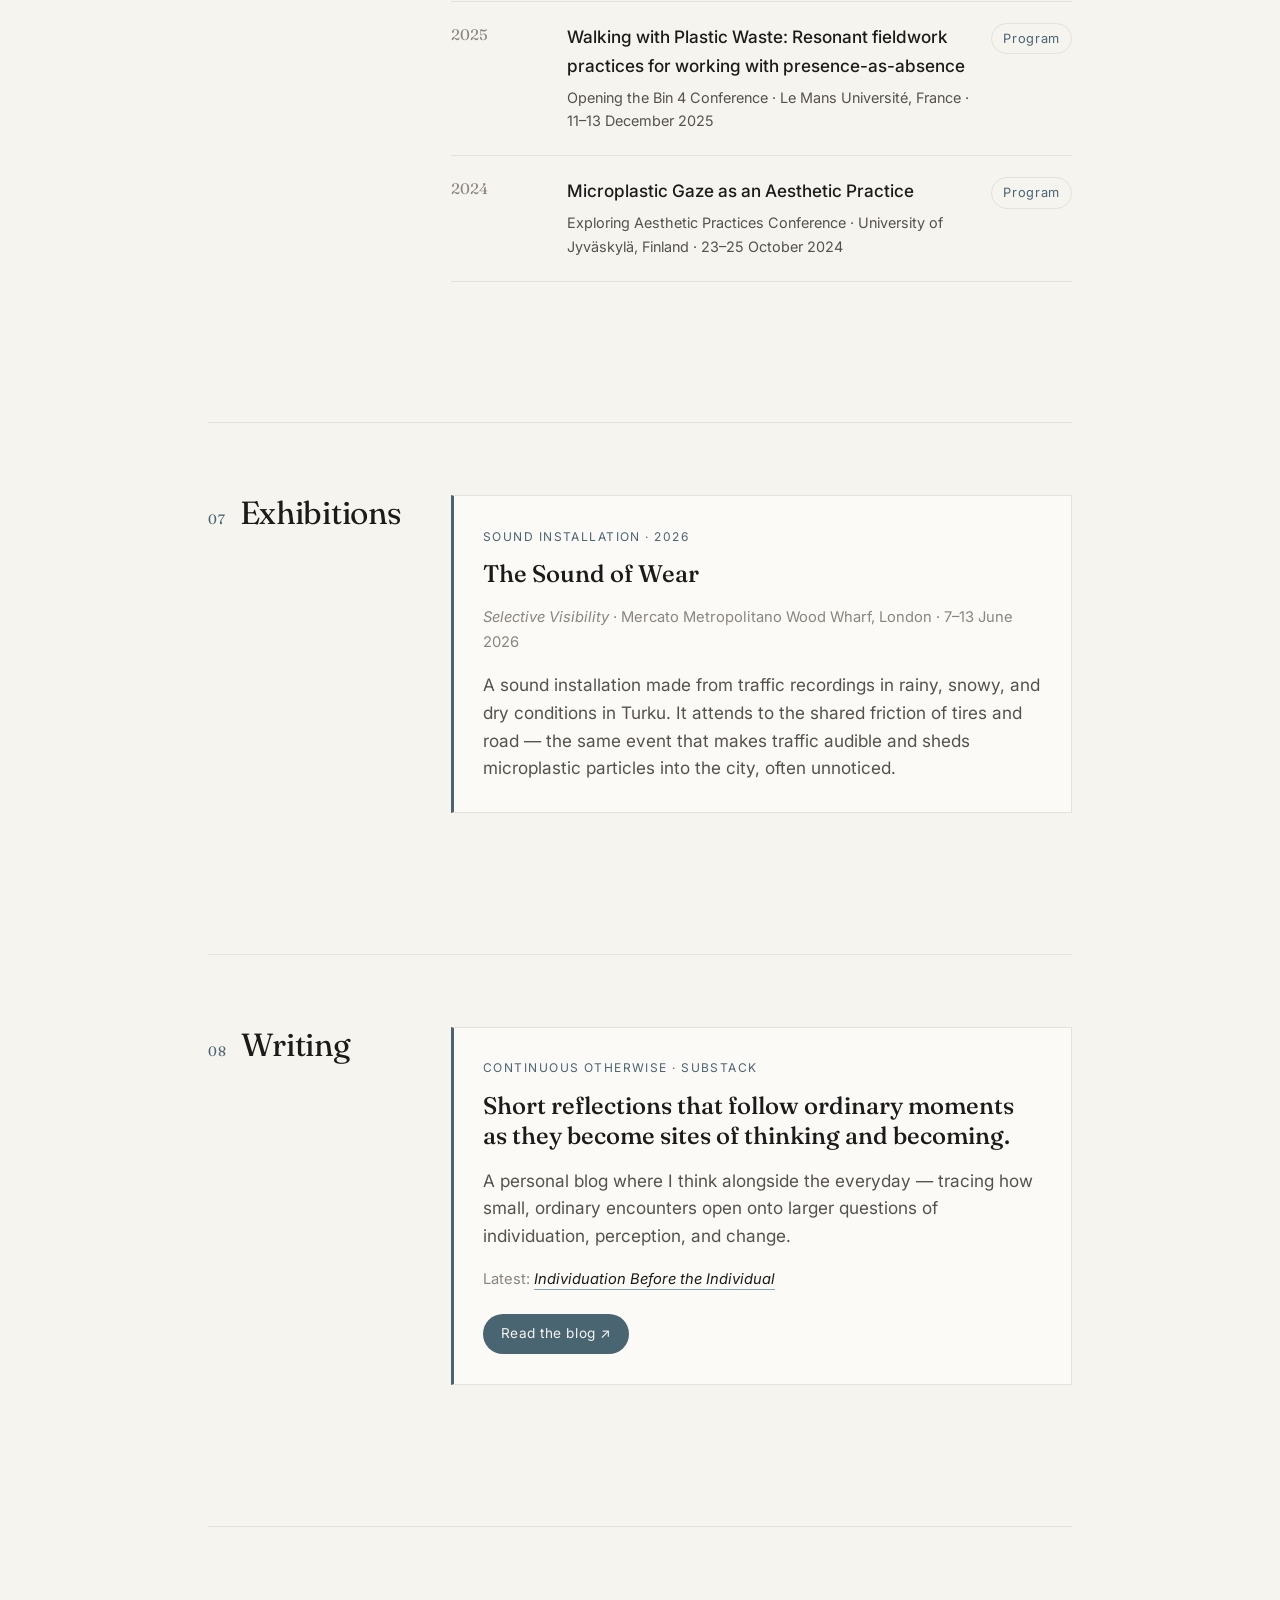
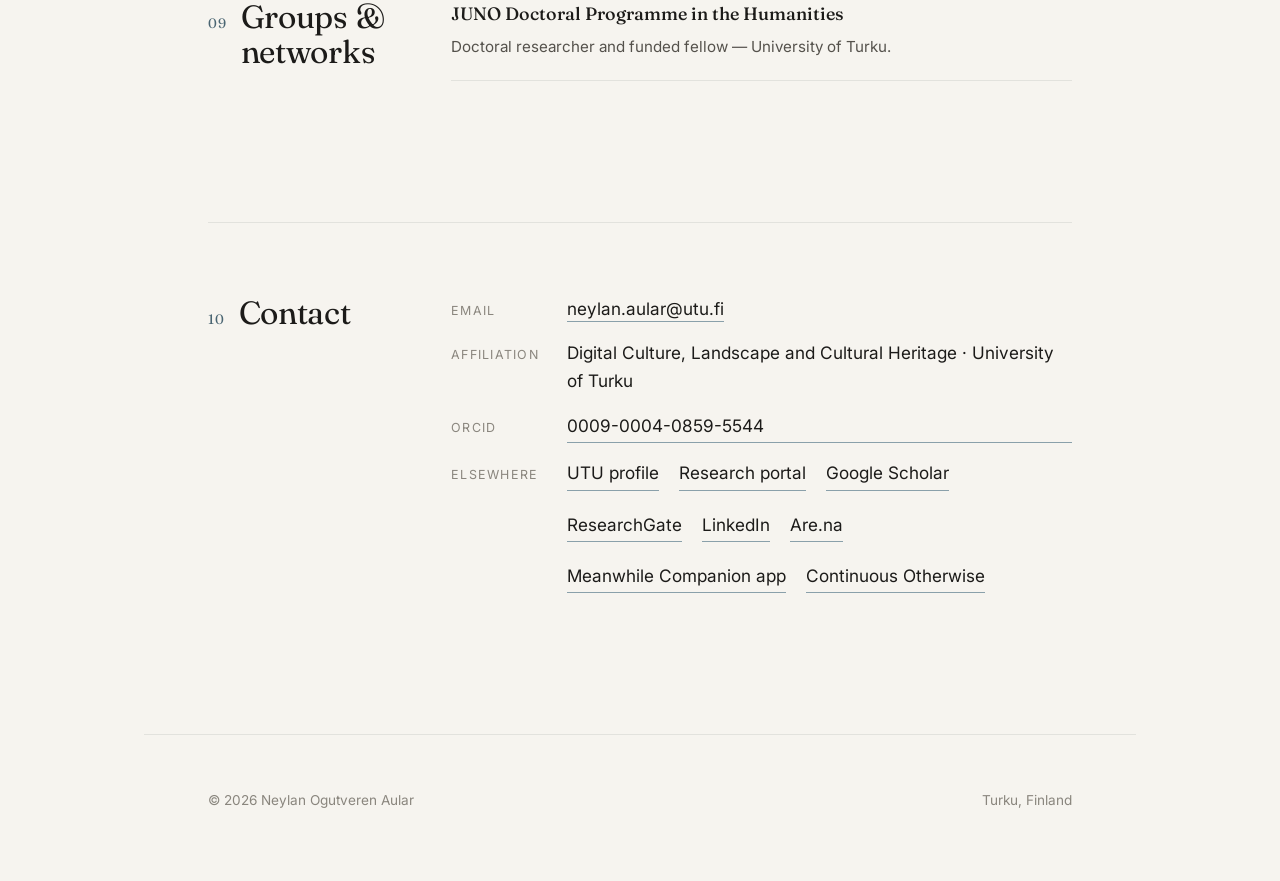
==== commit 55b9a0ab: "Remove Posthumanities mentions and Posthumanities Hub affiliation Co-authored-by: neylanaular <neyla" ====
--- a/index.html
+++ b/index.html
@@ -10,7 +10,7 @@
   <link rel="icon" href="https://neylanaular.com/favicon.svg" type="image/svg+xml" />
   <link rel="apple-touch-icon" href="https://neylanaular.com/apple-touch-icon.png" />
   <meta name="description" content="Doctoral researcher in Landscape Studies at the University of Turku exploring microplastics, waste and in/sensibility in Nordic urban environments." />
-  <meta name="keywords" content="Plastic Waste Entanglements, Microplastic Atmospheres, In/sensibility, Speculative Sensibility, Landscape Studies, Environmental Humanities, Feminist STS, Posthumanities" />
+  <meta name="keywords" content="Plastic Waste Entanglements, Microplastic Atmospheres, In/sensibility, Speculative Sensibility, Landscape Studies, Environmental Humanities, Feminist STS" />
   <meta name="author" content="Neylan Ogutveren Aular" />
   <meta name="robots" content="index, follow" />
   <link rel="canonical" href="https://neylanaular.com/" />
@@ -53,8 +53,7 @@
       "Speculative Sensibility",
       "Landscape Studies",
       "Environmental Humanities",
-      "Feminist STS",
-      "Posthumanities"
+      "Feminist STS"
     ],
     "sameAs": [
       "https://www.utu.fi/en/people/neylan-ogutveren-aular",
@@ -97,7 +96,7 @@
   <main id="main">
     <section id="top" class="hero">
       <h1 class="hero__name">Neylan Ogutveren&nbsp;Aular</h1>
-      <p class="hero__field"><span>Landscape Studies</span> · <span>Environmental Humanities</span> · <span>Feminist STS</span> · <span>Posthumanities</span></p>
+      <p class="hero__field"><span>Landscape Studies</span> · <span>Environmental Humanities</span> · <span>Feminist STS</span></p>
       <p class="hero__lede">
         I study microplastic atmospheres, exploring how relations with plastic
         take shape before we identify it as such.
@@ -463,16 +462,6 @@
         <ul class="affil">
           <li class="affil__item">
             <div class="affil__meta">
-              <h3 class="affil__name">The Posthumanities Hub</h3>
-              <p class="affil__role">
-                Member — an international research group working across feminist
-                posthumanities, environmental humanities, and more-than-human inquiry.
-              </p>
-            </div>
-            <a class="affil__link" href="https://posthumanitieshub.net/meet-the-group/neylan-ogutveren-aular/" target="_blank" rel="noopener">Profile ↗</a>
-          </li>
-          <li class="affil__item">
-            <div class="affil__meta">
               <h3 class="affil__name">JUNO Doctoral Programme in the Humanities</h3>
               <p class="affil__role">
                 Doctoral researcher and funded fellow — University of Turku.
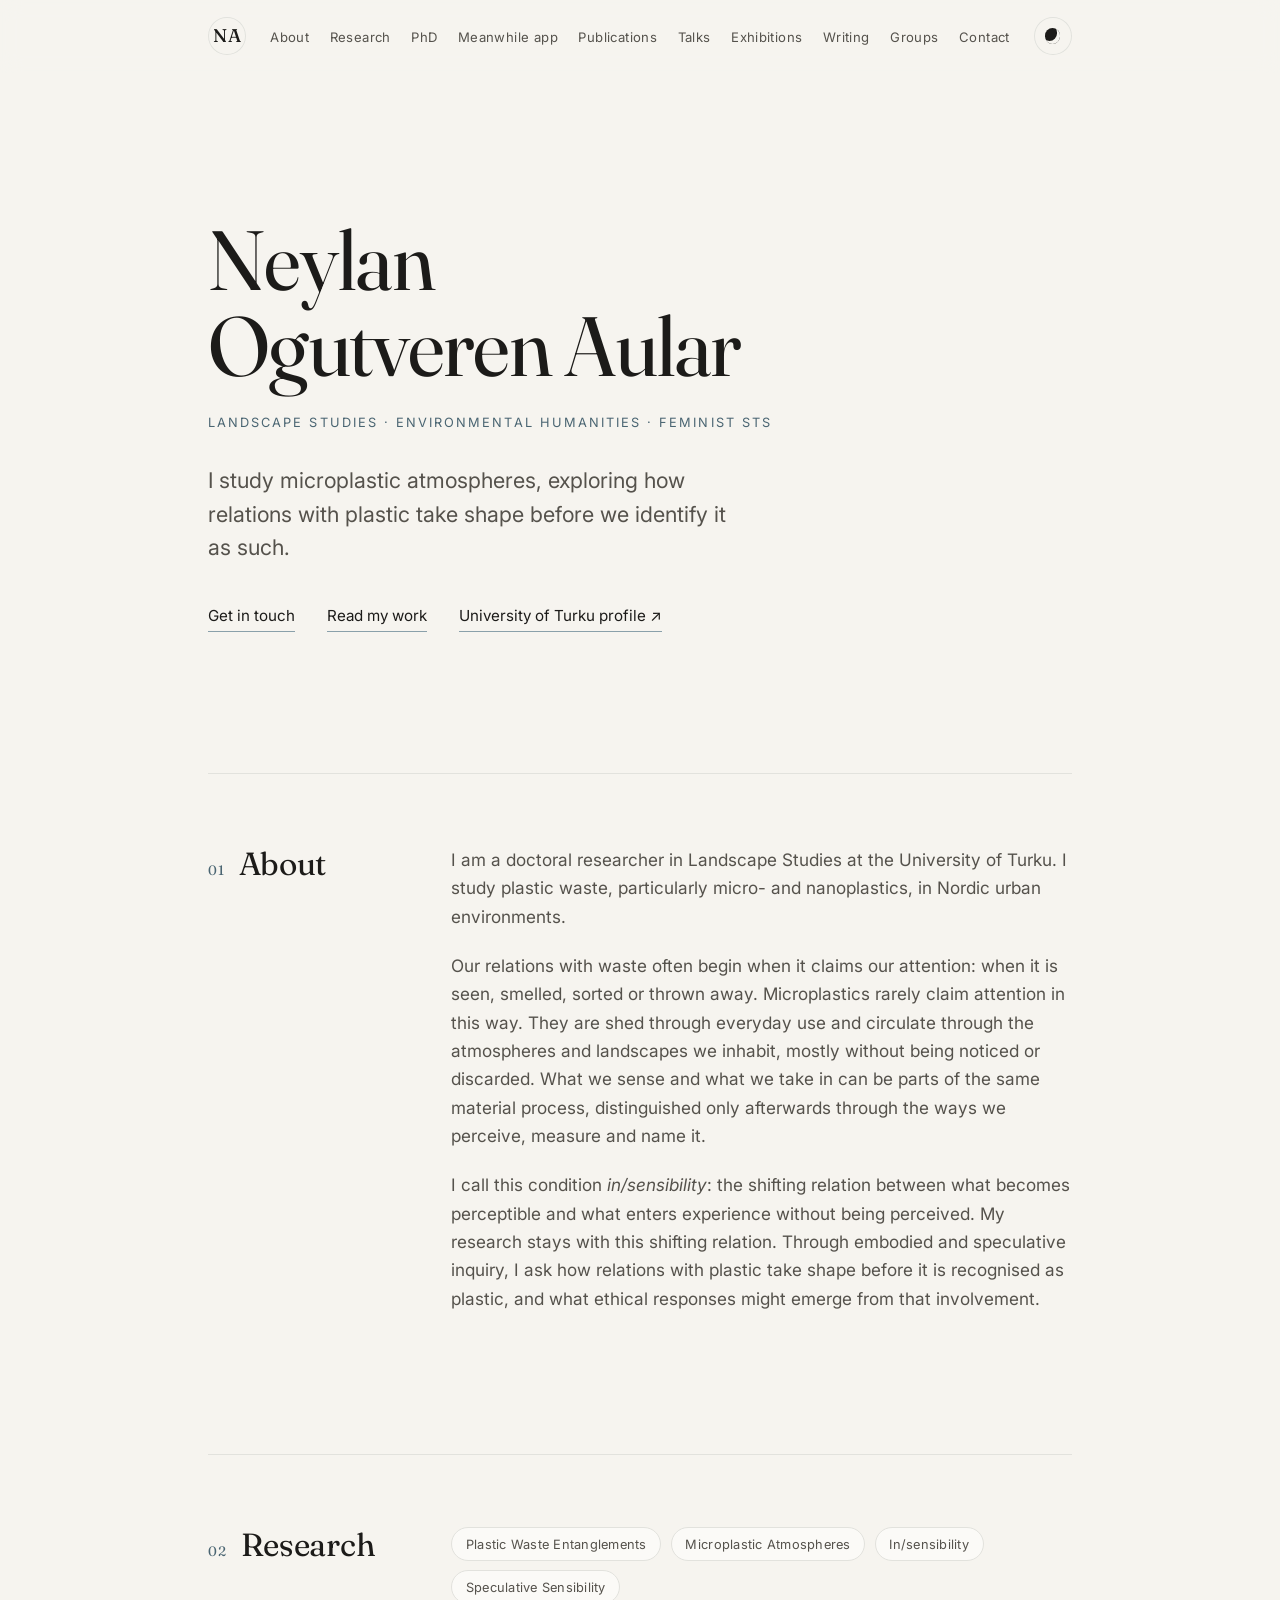
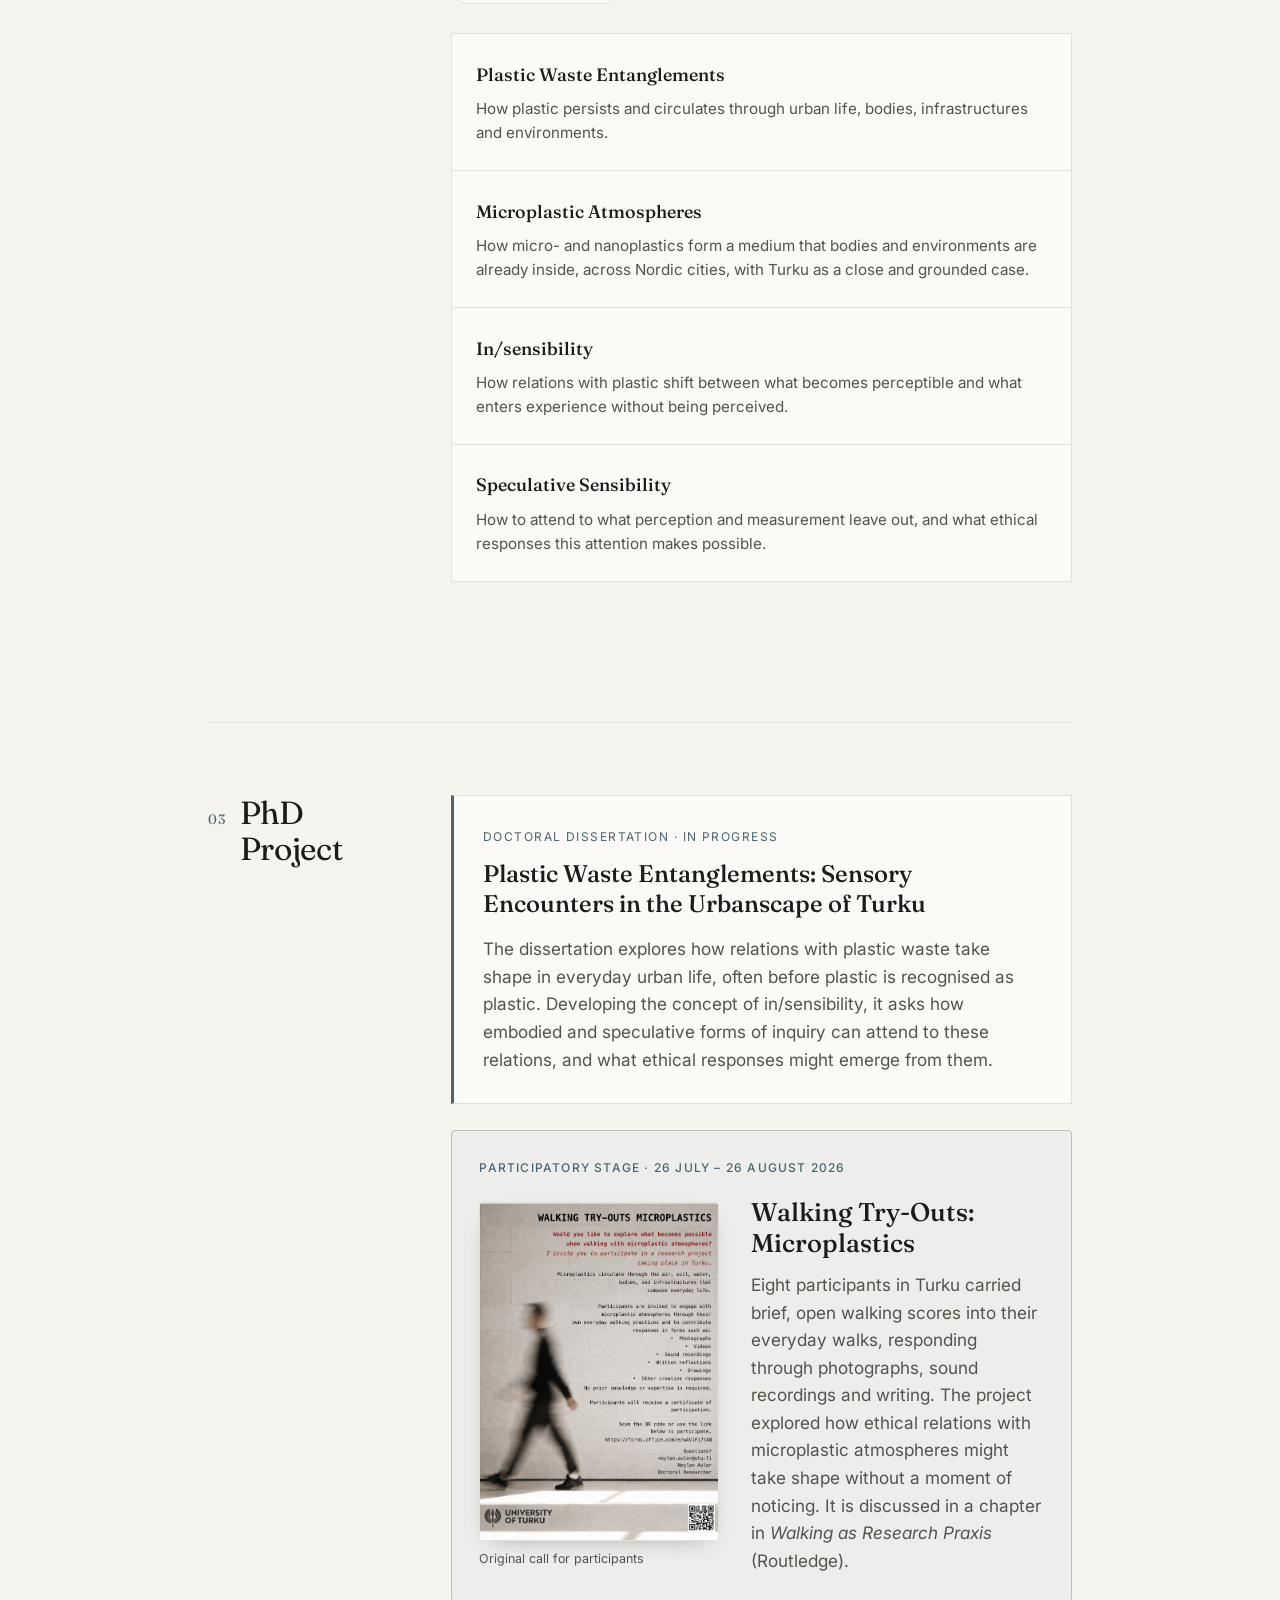
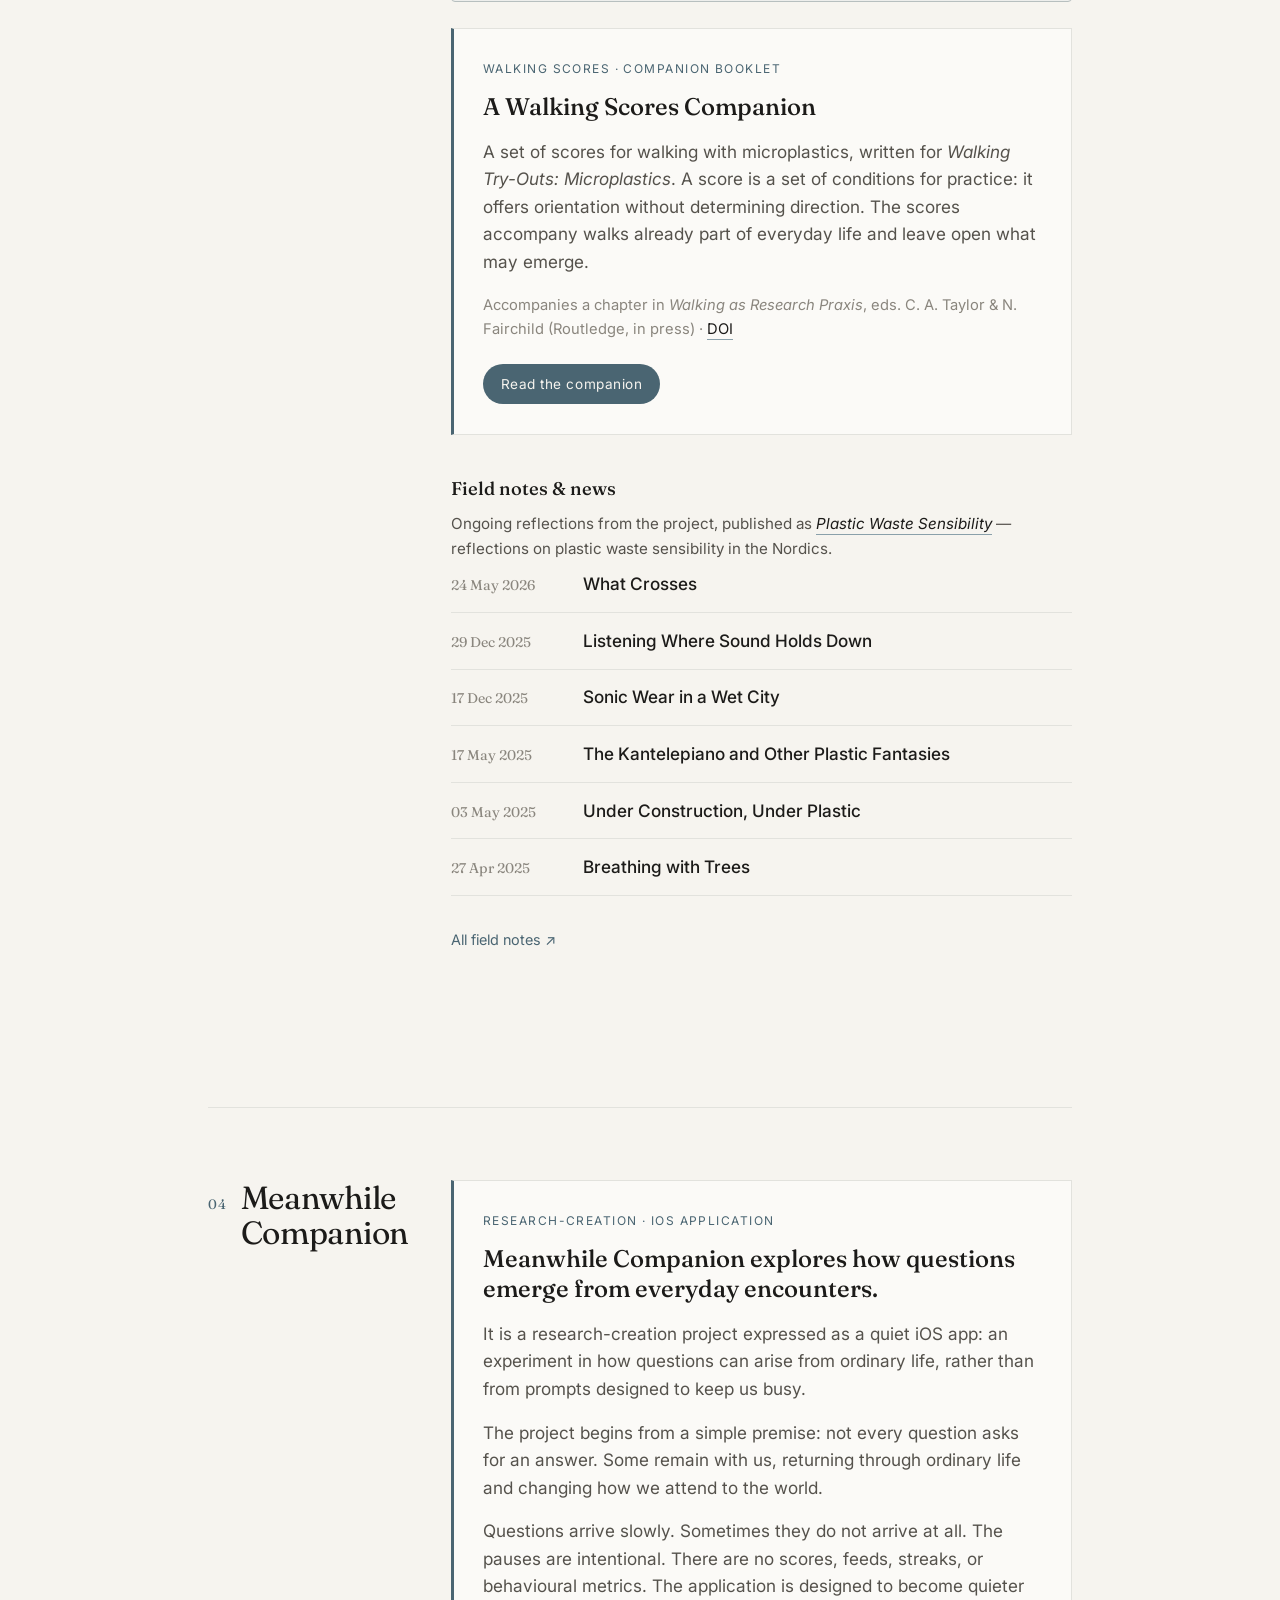
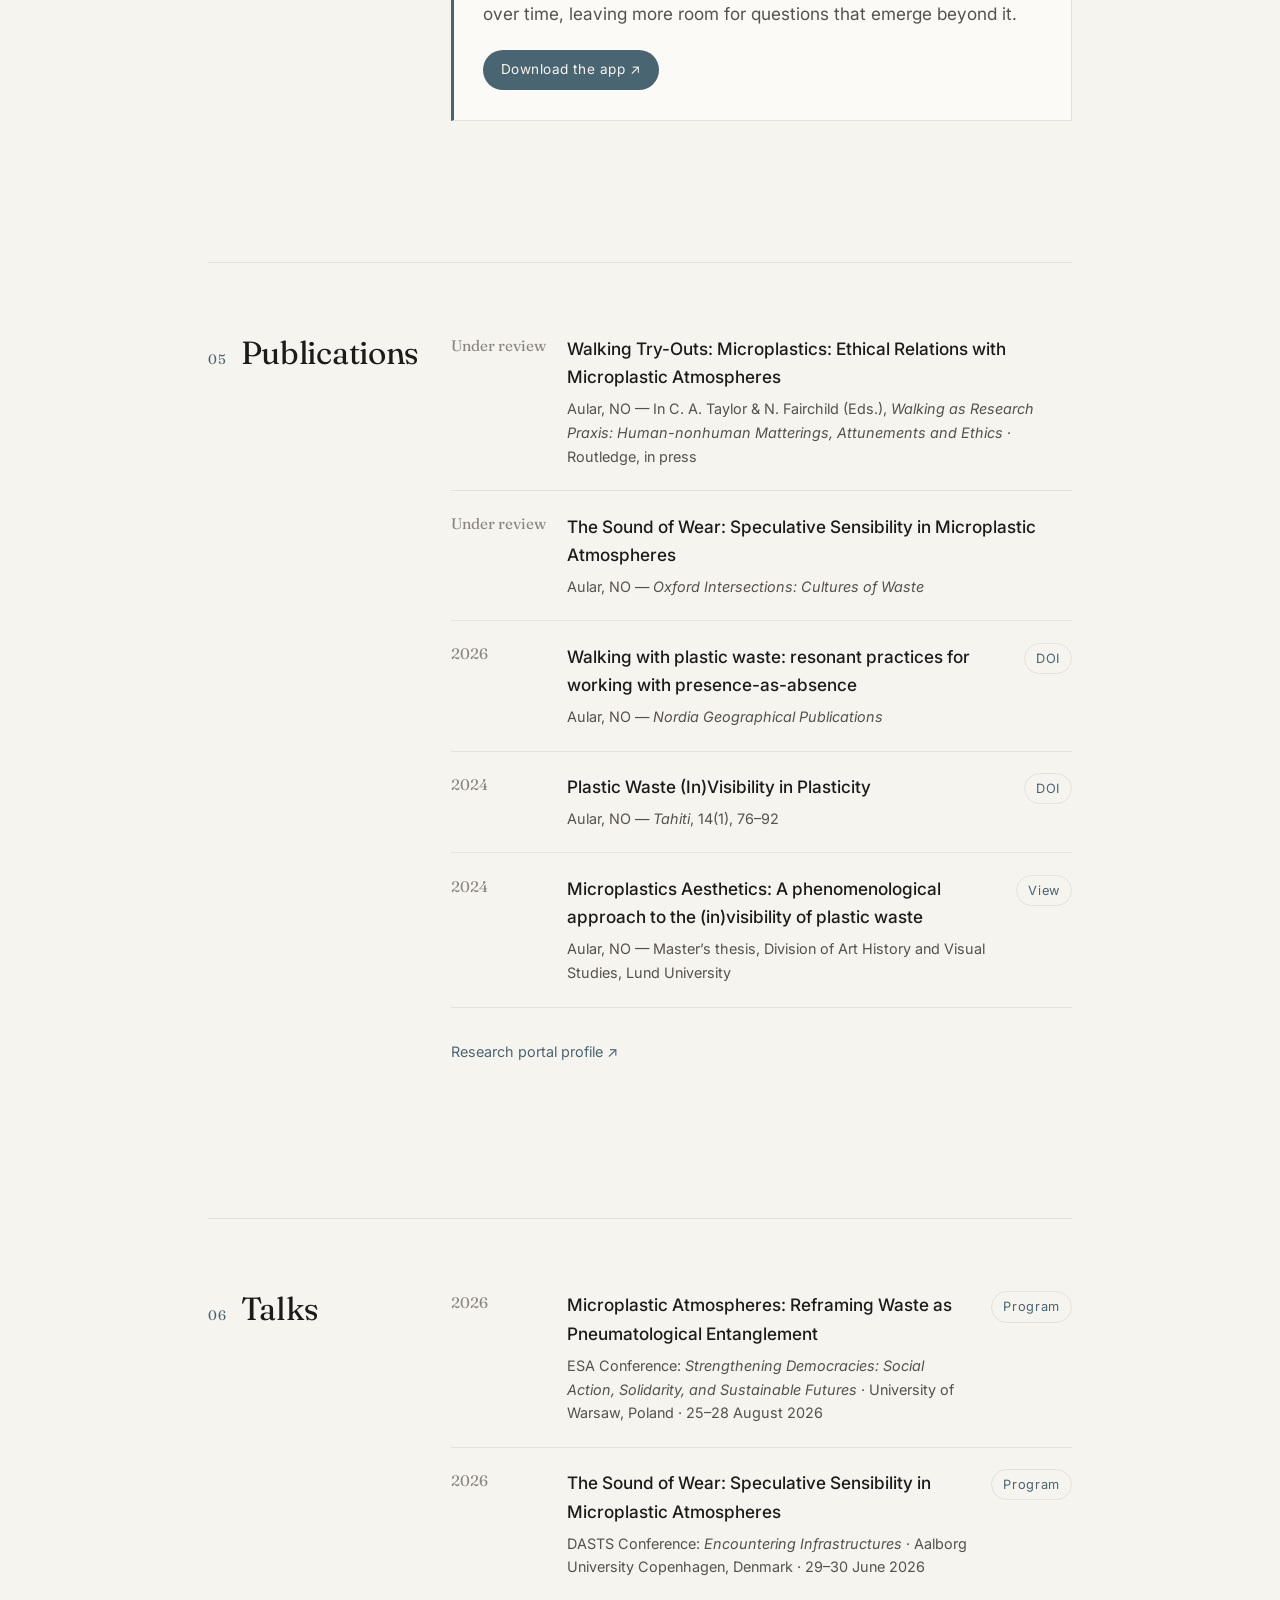
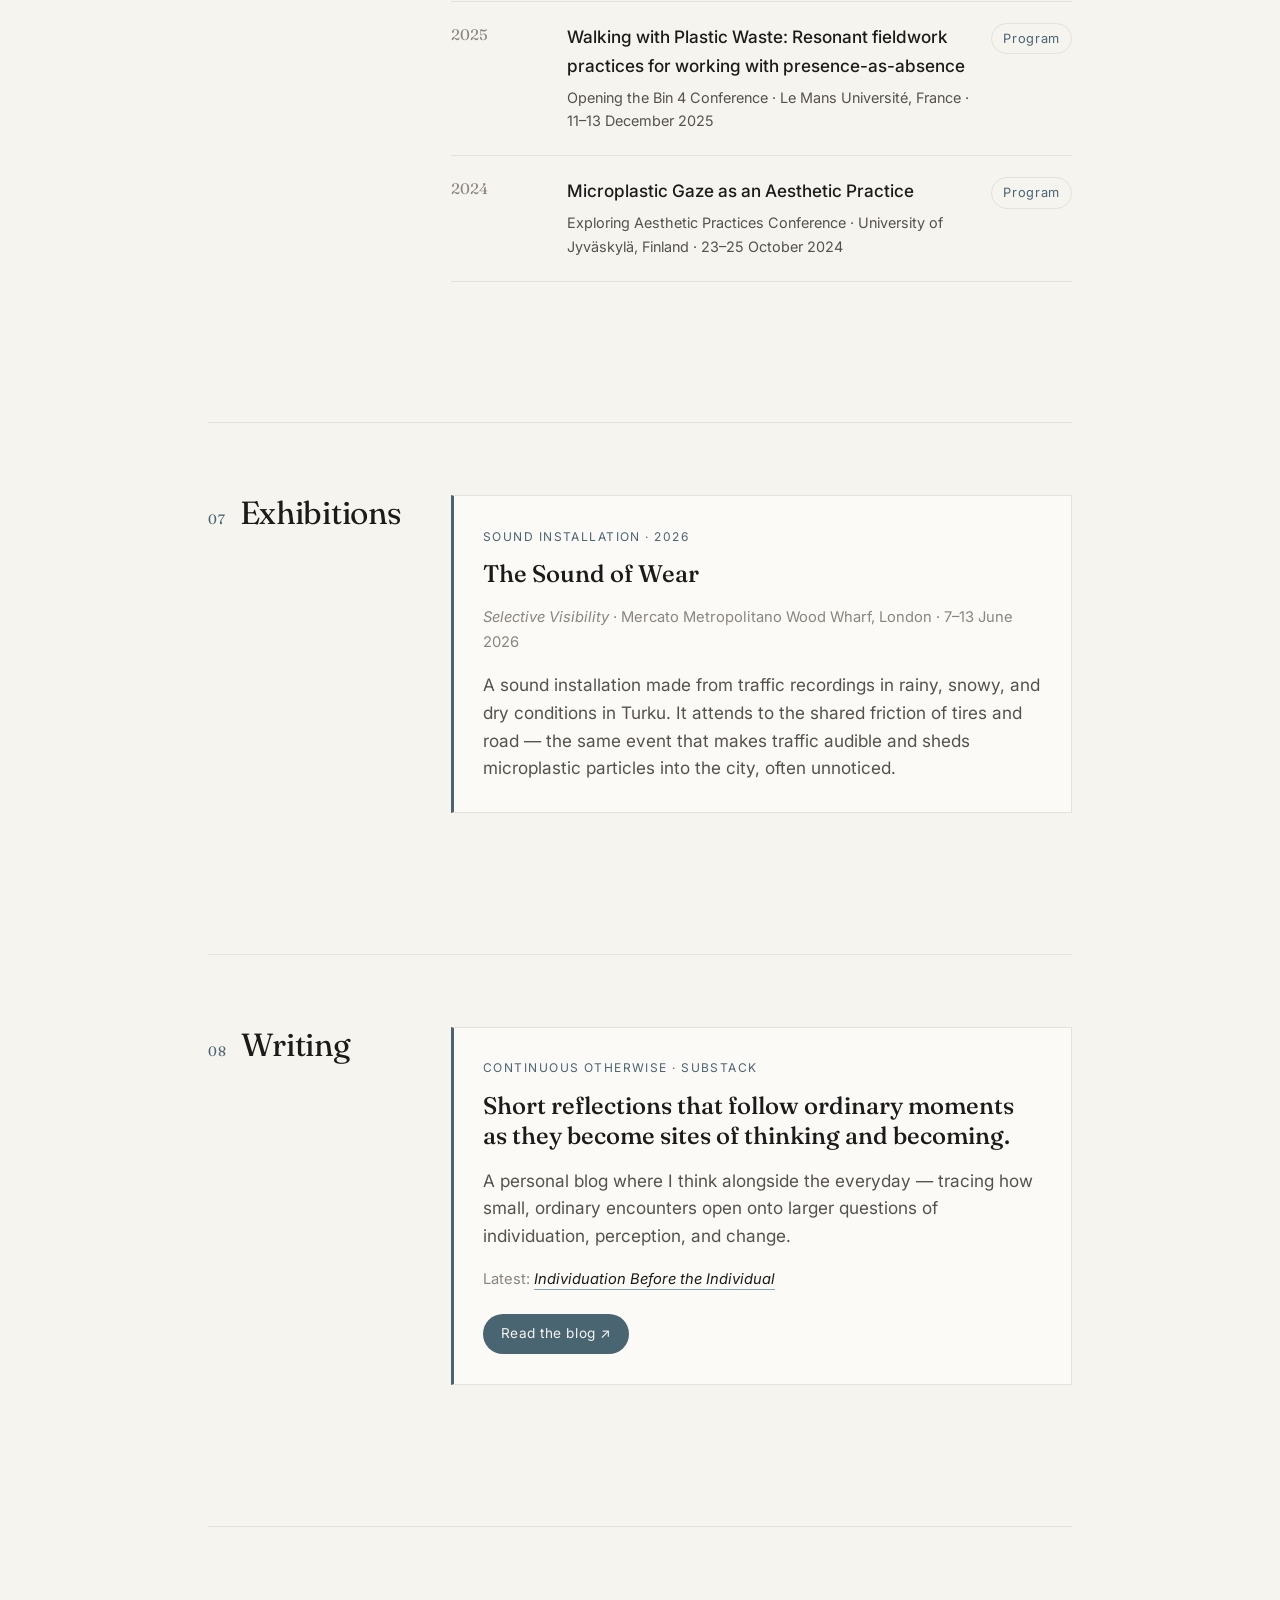
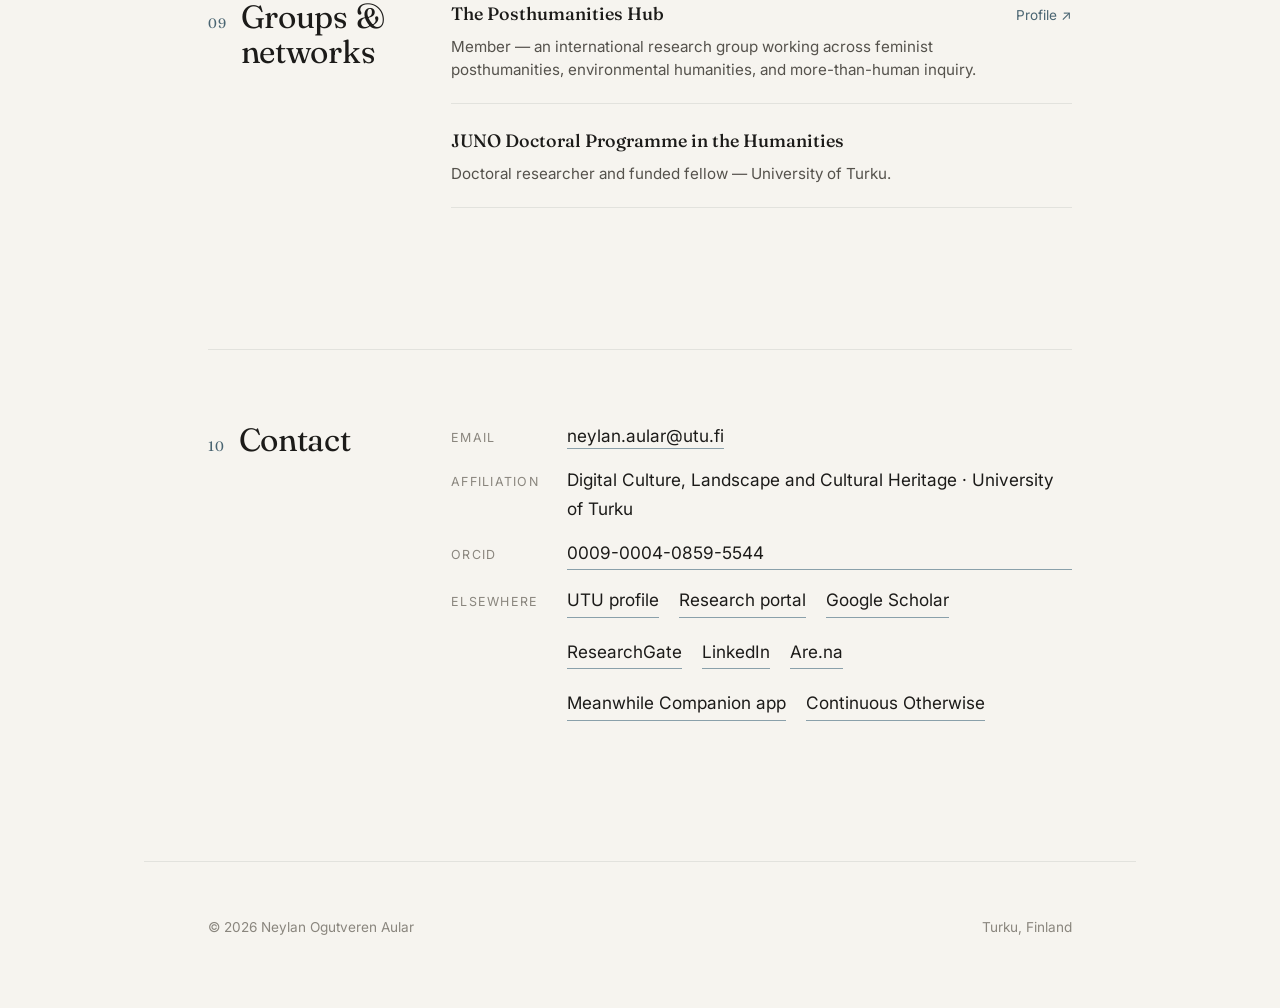
==== commit 8b750560: "Restore other Posthumanities mentions; keep only hero label removed Co-authored-by: neylanaular <ney" ====
--- a/index.html
+++ b/index.html
@@ -10,7 +10,7 @@
   <link rel="icon" href="https://neylanaular.com/favicon.svg" type="image/svg+xml" />
   <link rel="apple-touch-icon" href="https://neylanaular.com/apple-touch-icon.png" />
   <meta name="description" content="Doctoral researcher in Landscape Studies at the University of Turku exploring microplastics, waste and in/sensibility in Nordic urban environments." />
-  <meta name="keywords" content="Plastic Waste Entanglements, Microplastic Atmospheres, In/sensibility, Speculative Sensibility, Landscape Studies, Environmental Humanities, Feminist STS" />
+  <meta name="keywords" content="Plastic Waste Entanglements, Microplastic Atmospheres, In/sensibility, Speculative Sensibility, Landscape Studies, Environmental Humanities, Feminist STS, Posthumanities" />
   <meta name="author" content="Neylan Ogutveren Aular" />
   <meta name="robots" content="index, follow" />
   <link rel="canonical" href="https://neylanaular.com/" />
@@ -53,7 +53,8 @@
       "Speculative Sensibility",
       "Landscape Studies",
       "Environmental Humanities",
-      "Feminist STS"
+      "Feminist STS",
+      "Posthumanities"
     ],
     "sameAs": [
       "https://www.utu.fi/en/people/neylan-ogutveren-aular",
@@ -462,6 +463,16 @@
         <ul class="affil">
           <li class="affil__item">
             <div class="affil__meta">
+              <h3 class="affil__name">The Posthumanities Hub</h3>
+              <p class="affil__role">
+                Member — an international research group working across feminist
+                posthumanities, environmental humanities, and more-than-human inquiry.
+              </p>
+            </div>
+            <a class="affil__link" href="https://posthumanitieshub.net/meet-the-group/neylan-ogutveren-aular/" target="_blank" rel="noopener">Profile ↗</a>
+          </li>
+          <li class="affil__item">
+            <div class="affil__meta">
               <h3 class="affil__name">JUNO Doctoral Programme in the Humanities</h3>
               <p class="affil__role">
                 Doctoral researcher and funded fellow — University of Turku.
